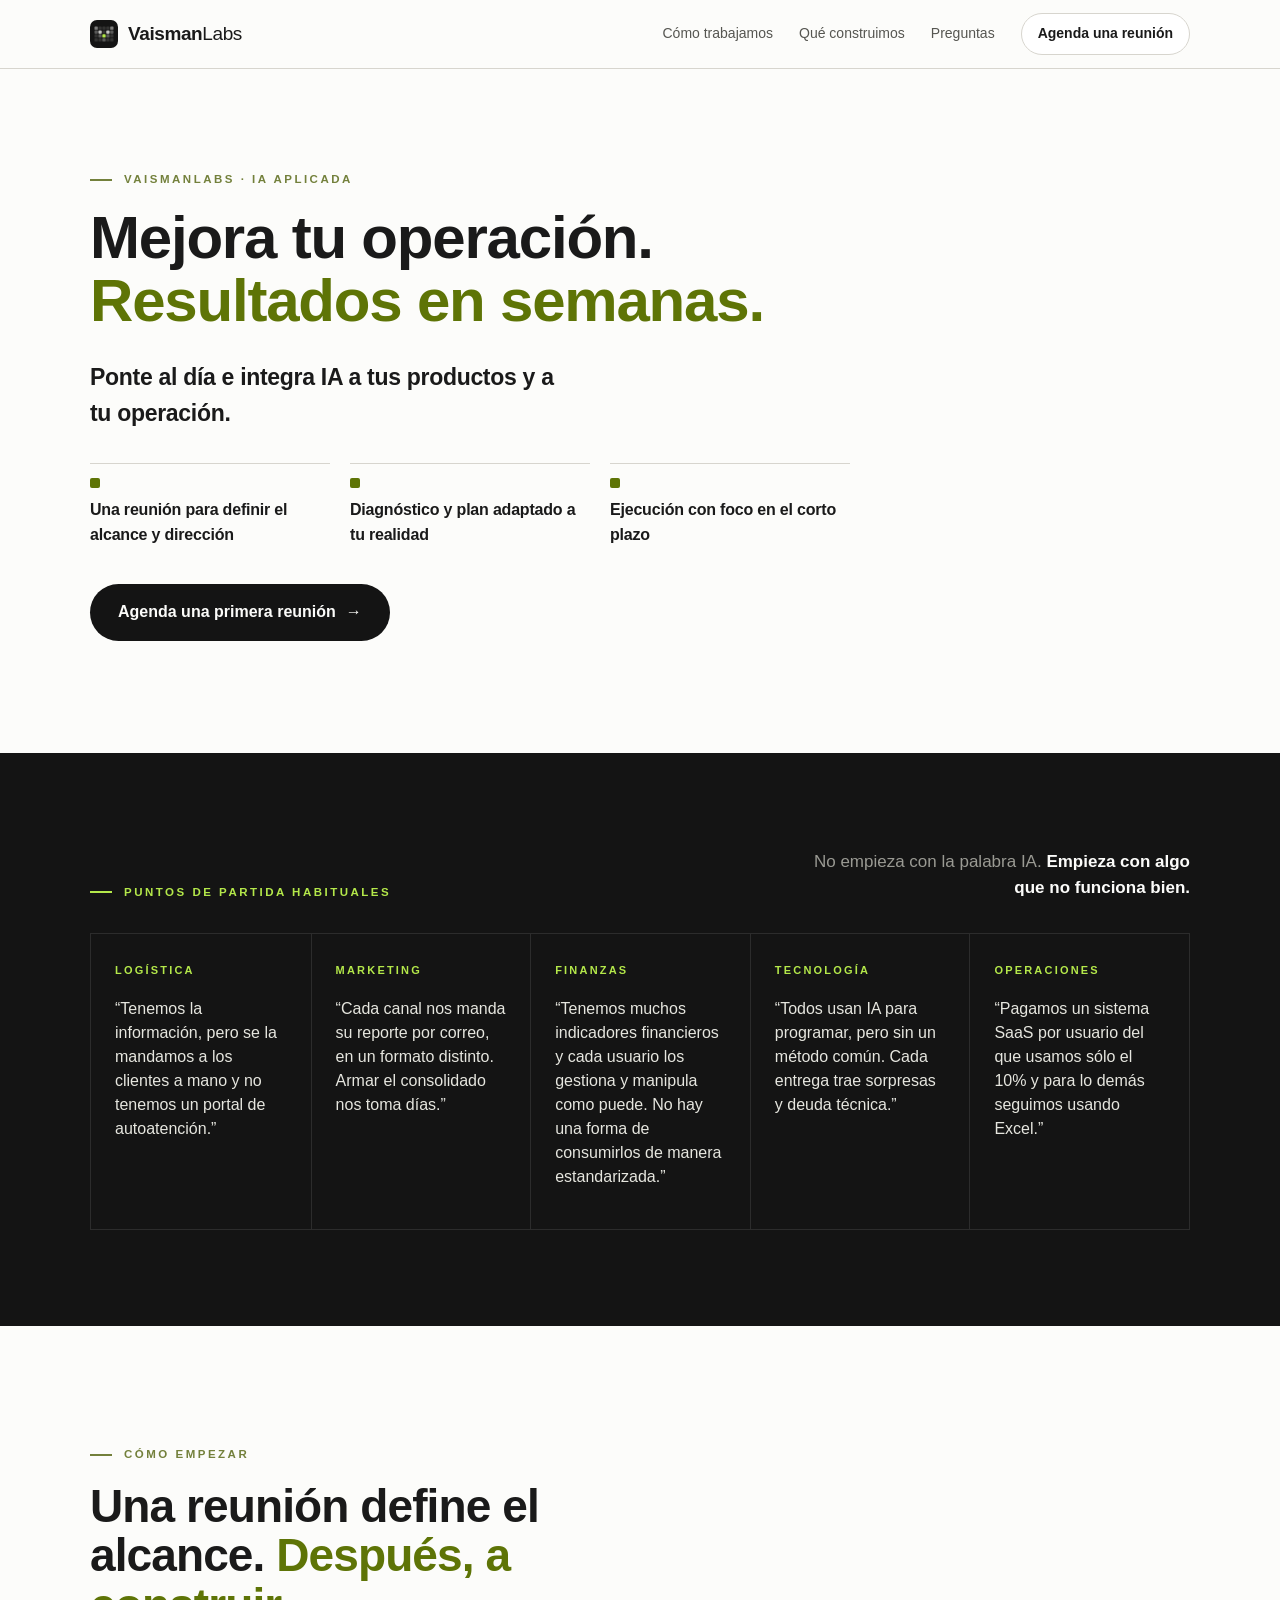
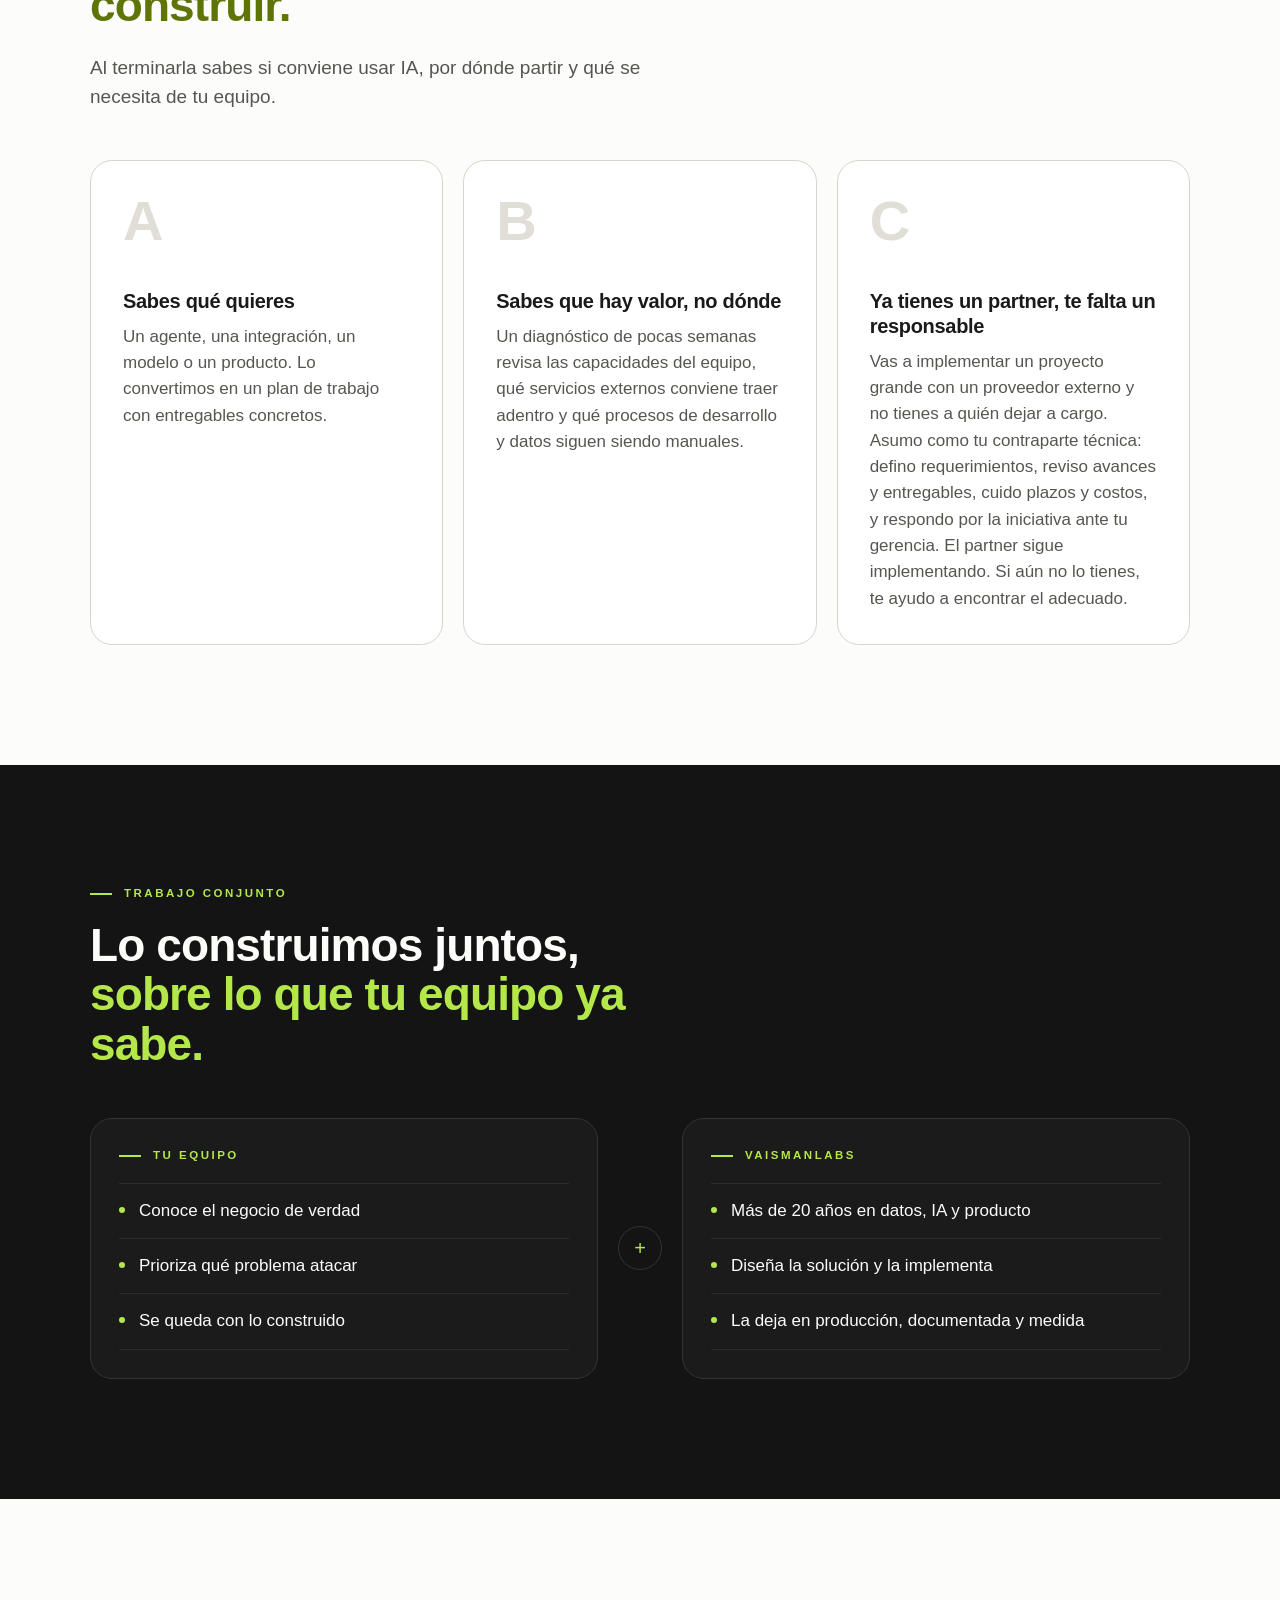
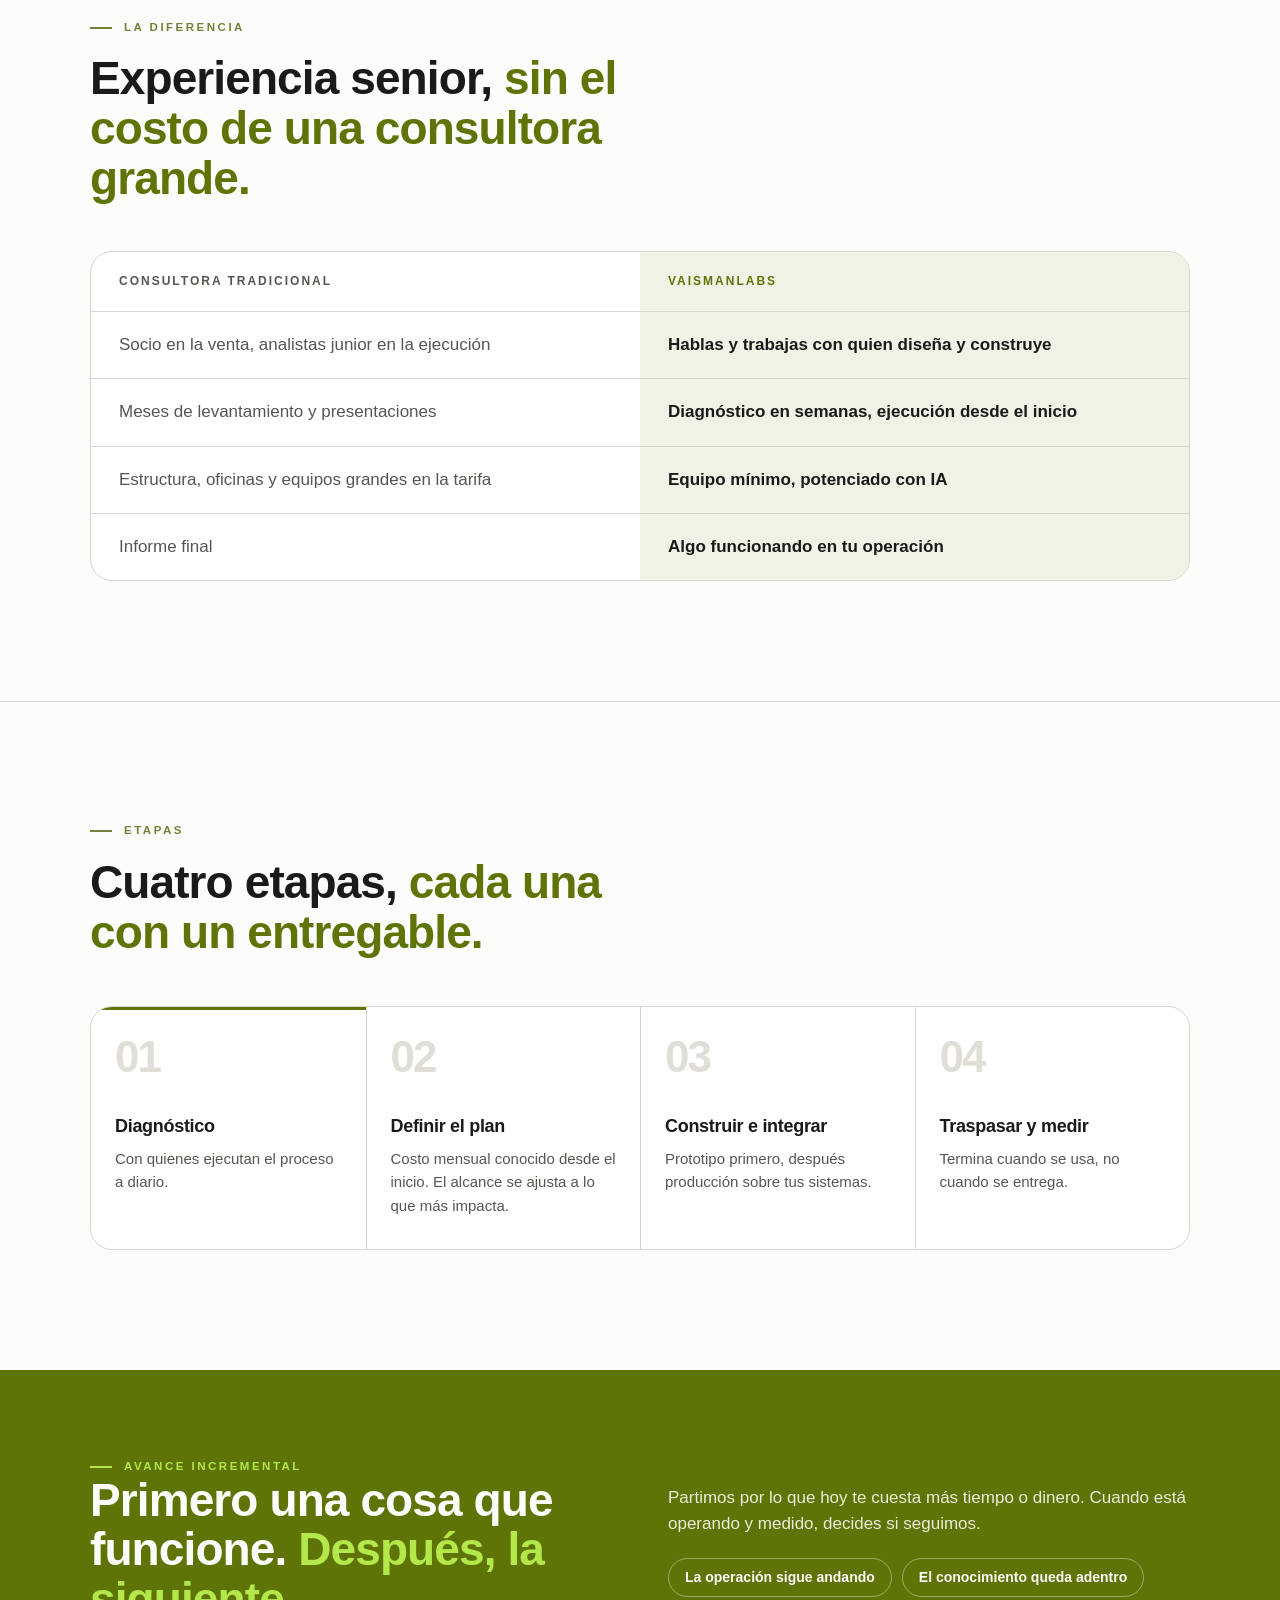
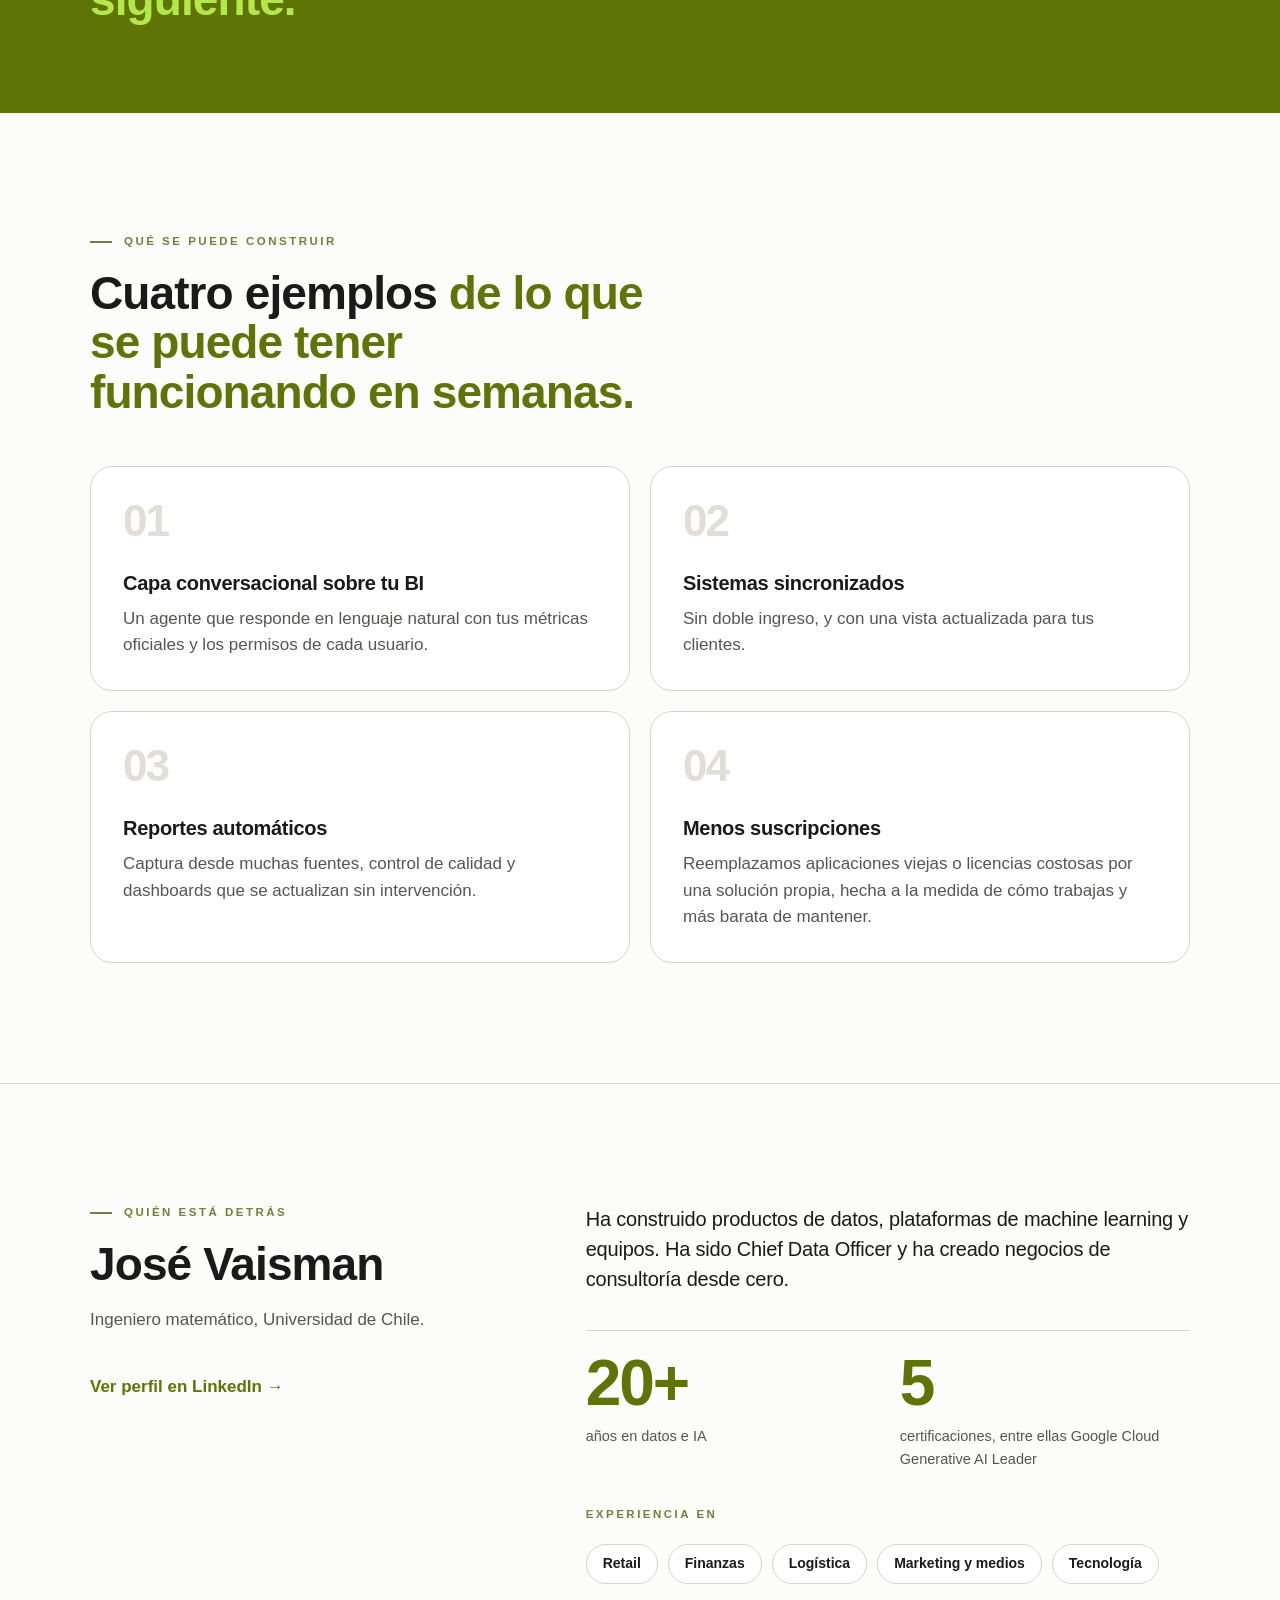
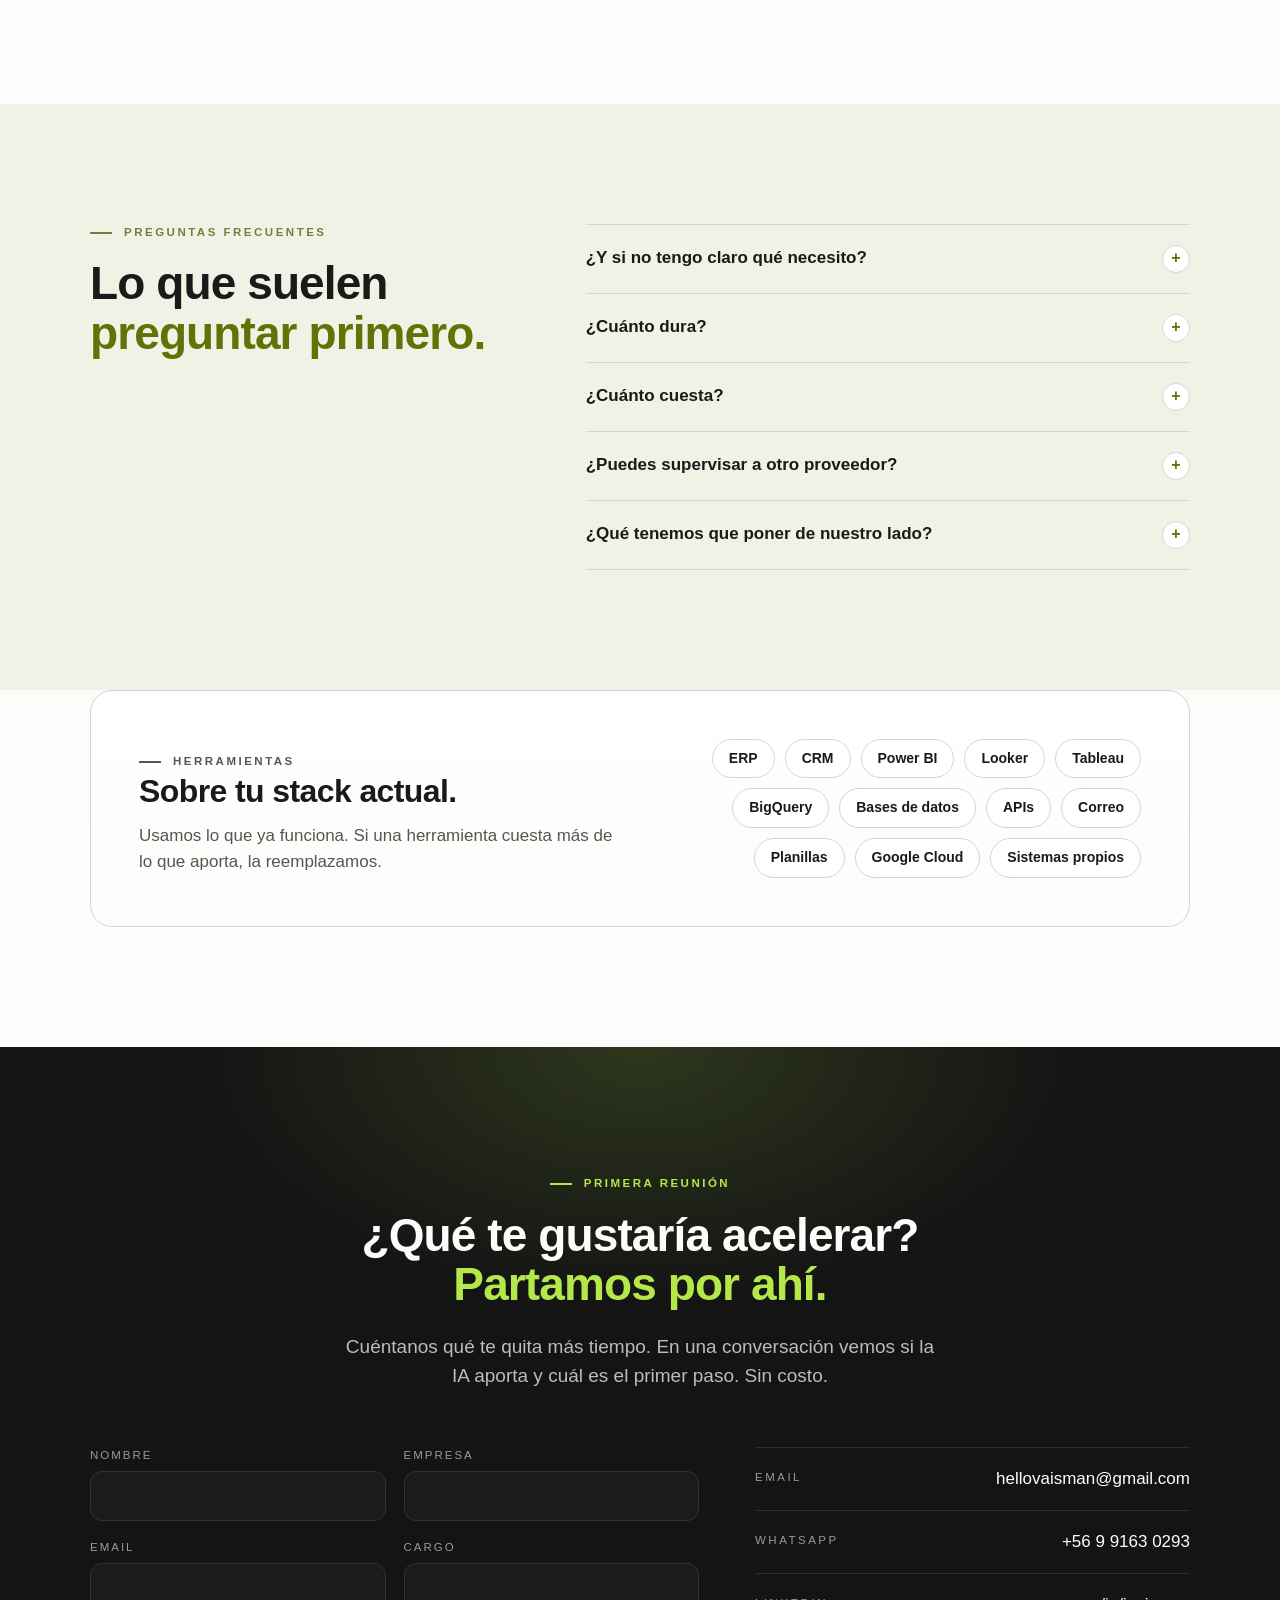
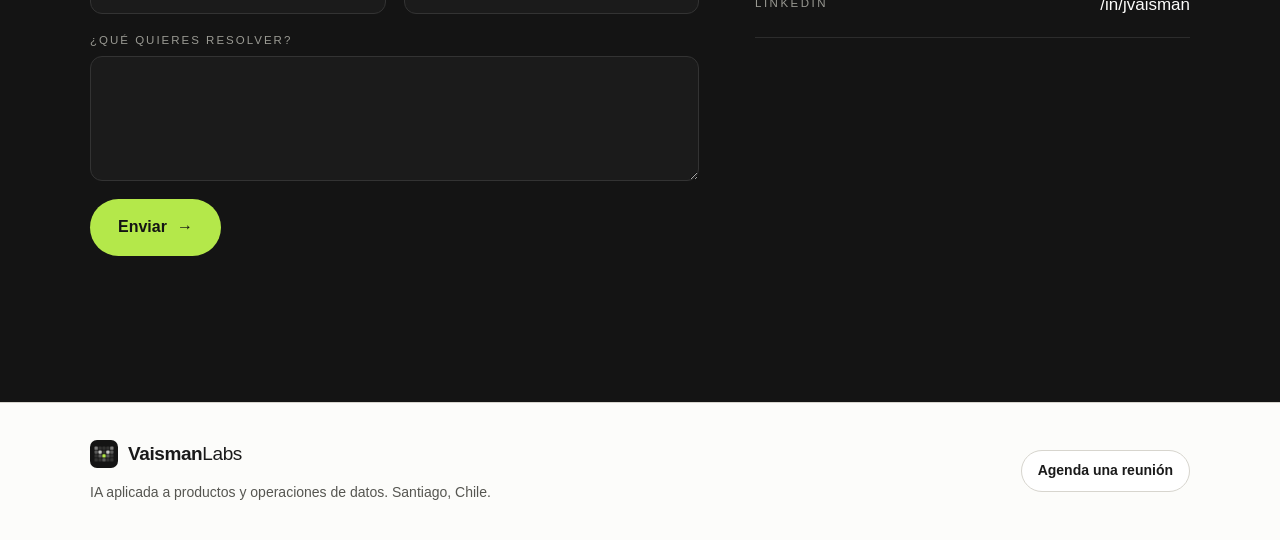
==== index.html @ 2f5ea59d "Shorten team bullet Co-Authored-By: Claude Opus 5.5 <noreply@anthropic.com> Claude-Session: https://" ====
<!doctype html>
<html lang="es">
<head>
  <meta charset="utf-8">
  <meta name="viewport" content="width=device-width, initial-scale=1">
  <title>VaismanLabs — IA para tus productos y operaciones de datos</title>
  <meta name="description" content="Menos trabajo manual, resultados en semanas. VaismanLabs implementa IA sobre tus productos y datos, junto a tu equipo.">
  <link rel="icon" href="favicon.svg" type="image/svg+xml">
  <link rel="icon" href="favicon-32.png" sizes="32x32" type="image/png">
  <link rel="apple-touch-icon" href="apple-touch-icon.png">
  <link rel="stylesheet" href="styles.css">
  <script>
    (function(c,l,a,r,i,t,y){
      c[a]=c[a]||function(){(c[a].q=c[a].q||[]).push(arguments)};
      t=l.createElement(r);t.async=1;t.src="https://www.clarity.ms/tag/"+i;
      y=l.getElementsByTagName(r)[0];y.parentNode.insertBefore(t,y);
    })(window, document, "clarity", "script", "yxtakv1l85");
  </script>
  <script async src="https://www.googletagmanager.com/gtag/js?id=G-5695V4EGE4"></script>
  <script>
    window.dataLayer = window.dataLayer || [];
    function gtag(){dataLayer.push(arguments);}
    gtag('js', new Date());
    gtag('config', 'G-5695V4EGE4');
  </script>
</head>
<body>
  <header class="top">
    <div class="wrap top-inner">
      <a href="#" class="logo" aria-label="VaismanLabs, inicio"><svg class="logo-mark" width="28" height="28" viewBox="0 0 64 64" aria-hidden="true"><rect width="64" height="64" rx="16" fill="#141414"/><g transform="translate(9 9) scale(0.71875)"><rect x="1.75" y="8" width="10.5" height="10.5" rx="2" fill="#FCFCFA" opacity="0.45"/><rect x="14.25" y="8" width="10.5" height="10.5" rx="2" fill="#FCFCFA" opacity="0.13"/><rect x="26.75" y="8" width="10.5" height="10.5" rx="2" fill="#FCFCFA" opacity="0.13"/><rect x="39.25" y="8" width="10.5" height="10.5" rx="2" fill="#FCFCFA" opacity="0.13"/><rect x="51.75" y="8" width="10.5" height="10.5" rx="2" fill="#FCFCFA" opacity="0.45"/><rect x="1.75" y="20.5" width="10.5" height="10.5" rx="2" fill="#FCFCFA" opacity="0.3"/><rect x="14.25" y="20.5" width="10.5" height="10.5" rx="2" fill="#FCFCFA" opacity="0.75"/><rect x="26.75" y="20.5" width="10.5" height="10.5" rx="2" fill="#FCFCFA" opacity="0.13"/><rect x="39.25" y="20.5" width="10.5" height="10.5" rx="2" fill="#FCFCFA" opacity="0.75"/><rect x="51.75" y="20.5" width="10.5" height="10.5" rx="2" fill="#FCFCFA" opacity="0.3"/><rect x="1.75" y="33" width="10.5" height="10.5" rx="2" fill="#FCFCFA" opacity="0.13"/><rect x="14.25" y="33" width="10.5" height="10.5" rx="2" fill="#FCFCFA" opacity="0.3"/><rect x="26.75" y="33" width="10.5" height="10.5" rx="2" fill="#B4E84A"/><rect x="39.25" y="33" width="10.5" height="10.5" rx="2" fill="#FCFCFA" opacity="0.3"/><rect x="51.75" y="33" width="10.5" height="10.5" rx="2" fill="#FCFCFA" opacity="0.13"/><rect x="1.75" y="45.5" width="10.5" height="10.5" rx="2" fill="#FCFCFA" opacity="0.13"/><rect x="14.25" y="45.5" width="10.5" height="10.5" rx="2" fill="#FCFCFA" opacity="0.13"/><rect x="26.75" y="45.5" width="10.5" height="10.5" rx="2" fill="#FCFCFA" opacity="0.3"/><rect x="39.25" y="45.5" width="10.5" height="10.5" rx="2" fill="#FCFCFA" opacity="0.13"/><rect x="51.75" y="45.5" width="10.5" height="10.5" rx="2" fill="#FCFCFA" opacity="0.13"/></g></svg><span><b>Vaisman</b>Labs</span></a>
      <nav>
        <a href="#como">Cómo trabajamos</a>
        <a href="#proyectos">Qué construimos</a>
        <a href="#preguntas">Preguntas</a>
        <a href="#contacto" class="pill">Agenda una reunión</a>
      </nav>
    </div>
  </header>

  <main>
    <!-- Hero -->
    <section class="hero">
      <div class="wrap hero-inner">
        <div>
          <p class="eyebrow">VaismanLabs · IA aplicada</p>
          <h1>Mejora tu operación. <span class="accent">Resultados en semanas.</span></h1>
          <p class="hero-sub">Ponte al día e integra IA a tus productos y a tu operación.</p>
          <ul class="facts">
            <li>Una reunión para definir el alcance y dirección</li>
            <li>Diagnóstico y plan adaptado a tu realidad</li>
            <li>Ejecución con foco en el corto plazo</li>
          </ul>
          <div class="hero-cta">
            <a href="#contacto" class="btn">Agenda una primera reunión <span aria-hidden="true">→</span></a>
          </div>
        </div>
      </div>
    </section>

    <!-- Puntos de partida -->
    <section class="dark band-quotes">
      <div class="wrap">
        <div class="quotes-head">
          <p class="eyebrow">Puntos de partida habituales</p>
          <p class="quotes-aside">No empieza con la palabra IA. <strong>Empieza con algo que no funciona bien.</strong></p>
        </div>
        <div class="quotes">
          <blockquote><p class="tag">Logística</p>“Tenemos la información, pero se la mandamos a los clientes a mano y no tenemos un portal de autoatención.”</blockquote>
          <blockquote><p class="tag">Marketing</p>“Cada canal nos manda su reporte por correo, en un formato distinto. Armar el consolidado nos toma días.”</blockquote>
          <blockquote><p class="tag">Finanzas</p>“Tenemos muchos indicadores financieros y cada usuario los gestiona y manipula como puede. No hay una forma de consumirlos de manera estandarizada.”</blockquote>
          <blockquote><p class="tag">Tecnología</p>“Todos usan IA para programar, pero sin un método común. Cada entrega trae sorpresas y deuda técnica.”</blockquote>
          <blockquote><p class="tag">Operaciones</p>“Pagamos un sistema SaaS por usuario del que usamos sólo el 10% y para lo demás seguimos usando Excel.”</blockquote>
        </div>
      </div>
    </section>

    <!-- Cómo empezar -->
    <section id="como" class="section">
      <div class="wrap">
        <p class="eyebrow">Cómo empezar</p>
        <h2>Una reunión define el alcance. <span class="accent">Después, a construir.</span></h2>
        <p class="lead">Al terminarla sabes si conviene usar IA, por dónde partir y qué se necesita de tu equipo.</p>
        <div class="two-cards three-cards">
          <article class="card">
            <span class="ghost">A</span>
            <h3>Sabes qué quieres</h3>
            <p>Un agente, una integración, un modelo o un producto. Lo convertimos en un plan de trabajo con entregables concretos.</p>
          </article>
          <article class="card">
            <span class="ghost">B</span>
            <h3>Sabes que hay valor, no dónde</h3>
            <p>Un diagnóstico de pocas semanas revisa las capacidades del equipo, qué servicios externos conviene traer adentro y qué procesos de desarrollo y datos siguen siendo manuales.</p>
          </article>
          <article class="card">
            <span class="ghost">C</span>
            <h3>Ya tienes un partner, te falta un responsable</h3>
            <p>Vas a implementar un proyecto grande con un proveedor externo y no tienes a quién dejar a cargo. Asumo como tu contraparte técnica: defino requerimientos, reviso avances y entregables, cuido plazos y costos, y respondo por la iniciativa ante tu gerencia. El partner sigue implementando. Si aún no lo tienes, te ayudo a encontrar el adecuado.</p>
          </article>
        </div>
      </div>
    </section>

    <!-- Trabajo conjunto -->
    <section class="dark section">
      <div class="wrap">
        <p class="eyebrow">Trabajo conjunto</p>
        <h2>Lo construimos juntos, <span class="accent">sobre lo que tu equipo ya sabe.</span></h2>
        <div class="duo">
          <div class="duo-card">
            <p class="eyebrow">Tu equipo</p>
            <ul>
              <li>Conoce el negocio de verdad</li>
              <li>Prioriza qué problema atacar</li>
              <li>Se queda con lo construido</li>
            </ul>
          </div>
          <span class="plus" aria-hidden="true">+</span>
          <div class="duo-card">
            <p class="eyebrow">VaismanLabs</p>
            <ul>
              <li>Más de 20 años en datos, IA y producto</li>
              <li>Diseña la solución y la implementa</li>
              <li>La deja en producción, documentada y medida</li>
            </ul>
          </div>
        </div>
      </div>
    </section>

    <!-- Diferencia -->
    <section class="section">
      <div class="wrap">
        <p class="eyebrow">La diferencia</p>
        <h2>Experiencia senior, <span class="accent">sin el costo de una consultora grande.</span></h2>
        <div class="compare" role="table" aria-label="Consultora tradicional comparada con VaismanLabs">
          <div class="compare-row compare-head" role="row"><span role="columnheader">Consultora tradicional</span><span role="columnheader">VaismanLabs</span></div>
          <div class="compare-row" role="row"><span role="cell" data-label="Consultora tradicional">Socio en la venta, analistas junior en la ejecución</span><span role="cell" data-label="VaismanLabs">Hablas y trabajas con quien diseña y construye</span></div>
          <div class="compare-row" role="row"><span role="cell" data-label="Consultora tradicional">Meses de levantamiento y presentaciones</span><span role="cell" data-label="VaismanLabs">Diagnóstico en semanas, ejecución desde el inicio</span></div>
          <div class="compare-row" role="row"><span role="cell" data-label="Consultora tradicional">Estructura, oficinas y equipos grandes en la tarifa</span><span role="cell" data-label="VaismanLabs">Equipo mínimo, potenciado con IA</span></div>
          <div class="compare-row" role="row"><span role="cell" data-label="Consultora tradicional">Informe final</span><span role="cell" data-label="VaismanLabs">Algo funcionando en tu operación</span></div>
        </div>
      </div>
    </section>

    <!-- Etapas -->
    <section class="section rule">
      <div class="wrap">
        <p class="eyebrow">Etapas</p>
        <h2>Cuatro etapas, <span class="accent">cada una con un entregable.</span></h2>
        <ol class="steps">
          <li><span class="ghost">01</span><h3>Diagnóstico</h3><p>Con quienes ejecutan el proceso a diario.</p></li>
          <li><span class="ghost">02</span><h3>Definir el plan</h3><p>Costo mensual conocido desde el inicio. El alcance se ajusta a lo que más impacta.</p></li>
          <li><span class="ghost">03</span><h3>Construir e integrar</h3><p>Prototipo primero, después producción sobre tus sistemas.</p></li>
          <li><span class="ghost">04</span><h3>Traspasar y medir</h3><p>Termina cuando se usa, no cuando se entrega.</p></li>
        </ol>
      </div>
    </section>

    <!-- Banda -->
    <section class="band">
      <div class="wrap band-grid">
        <div>
          <p class="eyebrow">Avance incremental</p>
          <h2>Primero una cosa que funcione. <span class="accent">Después, la siguiente.</span></h2>
        </div>
        <div>
          <p>Partimos por lo que hoy te cuesta más tiempo o dinero. Cuando está operando y medido, decides si seguimos.</p>
          <ul class="chips chips-light">
            <li>La operación sigue andando</li>
            <li>El conocimiento queda adentro</li>
          </ul>
        </div>
      </div>
    </section>

    <!-- Qué construimos -->
    <section id="proyectos" class="section">
      <div class="wrap">
        <p class="eyebrow">Qué se puede construir</p>
        <h2>Cuatro ejemplos <span class="accent">de lo que se puede tener funcionando en semanas.</span></h2>
        <div class="grid3 grid2x2">
          <article class="card">
            <span class="ghost">01</span>
            <h3>Capa conversacional sobre tu BI</h3>
            <p>Un agente que responde en lenguaje natural con tus métricas oficiales y los permisos de cada usuario.</p>
          </article>
          <article class="card">
            <span class="ghost">02</span>
            <h3>Sistemas sincronizados</h3>
            <p>Sin doble ingreso, y con una vista actualizada para tus clientes.</p>
          </article>
          <article class="card">
            <span class="ghost">03</span>
            <h3>Reportes automáticos</h3>
            <p>Captura desde muchas fuentes, control de calidad y dashboards que se actualizan sin intervención.</p>
          </article>
          <article class="card">
            <span class="ghost">04</span>
            <h3>Menos suscripciones</h3>
            <p>Reemplazamos aplicaciones viejas o licencias costosas por una solución propia, hecha a la medida de cómo trabajas y más barata de mantener.</p>
          </article>
        </div>
      </div>
    </section>

    <!-- Quién está detrás -->
    <section class="section rule">
      <div class="wrap about">
        <div>
          <p class="eyebrow">Quién está detrás</p>
          <h2>José Vaisman</h2>
          <p class="muted">Ingeniero matemático, Universidad de Chile.</p>
          <a class="text-link" href="https://www.linkedin.com/in/jvaisman" target="_blank" rel="noopener">Ver perfil en LinkedIn →</a>
        </div>
        <div>
          <p class="bio">Ha construido productos de datos, plataformas de machine learning y equipos. Ha sido Chief Data Officer y ha creado negocios de consultoría desde cero.</p>
          <div class="stats">
            <div><span class="big">20+</span><p>años en datos e IA</p></div>
            <div><span class="big">5</span><p>certificaciones, entre ellas Google Cloud Generative AI Leader</p></div>
          </div>
          <p class="eyebrow eyebrow-plain">Experiencia en</p>
          <ul class="chips">
            <li>Retail</li><li>Finanzas</li><li>Logística</li><li>Marketing y medios</li><li>Tecnología</li>
          </ul>
        </div>
      </div>
    </section>

    <!-- Preguntas -->
    <section id="preguntas" class="section soft">
      <div class="wrap faq-grid">
        <div>
          <p class="eyebrow">Preguntas frecuentes</p>
          <h2>Lo que suelen <span class="accent">preguntar primero.</span></h2>
        </div>
        <div class="faq">
          <details>
            <summary>¿Y si no tengo claro qué necesito?</summary>
            <p>Es un buen punto de partida. En la reunión lo convertimos en algo concreto, o proponemos un diagnóstico para encontrarlo.</p>
          </details>
          <details>
            <summary>¿Cuánto dura?</summary>
            <p>Semanas, no meses, y depende del alcance. Avanzamos por etapas; tú decides cuándo seguir y hacia dónde.</p>
          </details>
          <details>
            <summary>¿Cuánto cuesta?</summary>
            <p>Menos que una consultora tradicional, sin capas de gerencia ni equipos grandes y con IA en nuestro propio trabajo. Antes de empezar acordamos una tarifa mensual fija. La primera reunión no tiene costo.</p>
          </details>
          <details>
            <summary>¿Puedes supervisar a otro proveedor?</summary>
            <p>Sí. Si ya tienes un implementador, actúo como tu contraparte técnica: represento a tu empresa, valido lo que se entrega y me aseguro de que quede funcionando y con dueño. Si todavía no tienes uno, puedo ayudarte a encontrar el partner adecuado.</p>
          </details>
          <details>
            <summary>¿Qué tenemos que poner de nuestro lado?</summary>
            <p>Acceso a sistemas y datos, alguien que conozca el proceso y una persona que se haga cargo de lo construido.</p>
          </details>
        </div>
      </div>
    </section>

    <!-- Integraciones -->
    <section class="section-sm">
      <div class="wrap">
        <div class="card integrations">
          <div>
            <p class="eyebrow">Herramientas</p>
            <h3 class="h3-lg">Sobre tu stack actual.</h3>
            <p class="muted">Usamos lo que ya funciona. Si una herramienta cuesta más de lo que aporta, la reemplazamos.</p>
          </div>
          <ul class="chips">
            <li>ERP</li><li>CRM</li><li>Power BI</li><li>Looker</li><li>Tableau</li><li>BigQuery</li><li>Bases de datos</li><li>APIs</li><li>Correo</li><li>Planillas</li><li>Google Cloud</li><li>Sistemas propios</li>
          </ul>
        </div>
      </div>
    </section>

    <!-- Contacto -->
    <section id="contacto" class="dark final">
      <div class="wrap">
        <div class="final-head">
          <p class="eyebrow">Primera reunión</p>
          <h2>¿Qué te gustaría acelerar? <span class="accent">Partamos por ahí.</span></h2>
          <p class="lead lead-dark">Cuéntanos qué te quita más tiempo. En una conversación vemos si la IA aporta y cuál es el primer paso. Sin costo.</p>
        </div>
        <div class="contact">
          <form id="contact-form" class="form" action="https://formspree.io/f/maeqbard" method="POST">
            <div class="row">
              <label>Nombre<input type="text" name="name" required></label>
              <label>Empresa<input type="text" name="company"></label>
            </div>
            <div class="row">
              <label>Email<input type="email" name="email" required></label>
              <label>Cargo<input type="text" name="role"></label>
            </div>
            <label>¿Qué quieres resolver?<textarea name="message" rows="4" required></textarea></label>
            <input type="text" name="_gotcha" class="hp" tabindex="-1" autocomplete="off">
            <button type="submit" class="btn">Enviar <span aria-hidden="true">→</span></button>
            <p class="form-status" role="status" aria-live="polite"></p>
          </form>
          <ul class="contact-links">
            <li><span>Email</span><a href="mailto:hellovaisman@gmail.com">hellovaisman@gmail.com</a></li>
            <li><span>WhatsApp</span><a href="https://wa.me/56991630293" target="_blank" rel="noopener">+56 9 9163 0293</a></li>
            <li><span>LinkedIn</span><a href="https://www.linkedin.com/in/jvaisman" target="_blank" rel="noopener">/in/jvaisman</a></li>
          </ul>
        </div>
      </div>
    </section>
  </main>

  <footer class="footer">
    <div class="wrap footer-inner">
      <div>
        <span class="logo"><svg class="logo-mark" width="28" height="28" viewBox="0 0 64 64" aria-hidden="true"><rect width="64" height="64" rx="16" fill="#141414"/><g transform="translate(9 9) scale(0.71875)"><rect x="1.75" y="8" width="10.5" height="10.5" rx="2" fill="#FCFCFA" opacity="0.45"/><rect x="14.25" y="8" width="10.5" height="10.5" rx="2" fill="#FCFCFA" opacity="0.13"/><rect x="26.75" y="8" width="10.5" height="10.5" rx="2" fill="#FCFCFA" opacity="0.13"/><rect x="39.25" y="8" width="10.5" height="10.5" rx="2" fill="#FCFCFA" opacity="0.13"/><rect x="51.75" y="8" width="10.5" height="10.5" rx="2" fill="#FCFCFA" opacity="0.45"/><rect x="1.75" y="20.5" width="10.5" height="10.5" rx="2" fill="#FCFCFA" opacity="0.3"/><rect x="14.25" y="20.5" width="10.5" height="10.5" rx="2" fill="#FCFCFA" opacity="0.75"/><rect x="26.75" y="20.5" width="10.5" height="10.5" rx="2" fill="#FCFCFA" opacity="0.13"/><rect x="39.25" y="20.5" width="10.5" height="10.5" rx="2" fill="#FCFCFA" opacity="0.75"/><rect x="51.75" y="20.5" width="10.5" height="10.5" rx="2" fill="#FCFCFA" opacity="0.3"/><rect x="1.75" y="33" width="10.5" height="10.5" rx="2" fill="#FCFCFA" opacity="0.13"/><rect x="14.25" y="33" width="10.5" height="10.5" rx="2" fill="#FCFCFA" opacity="0.3"/><rect x="26.75" y="33" width="10.5" height="10.5" rx="2" fill="#B4E84A"/><rect x="39.25" y="33" width="10.5" height="10.5" rx="2" fill="#FCFCFA" opacity="0.3"/><rect x="51.75" y="33" width="10.5" height="10.5" rx="2" fill="#FCFCFA" opacity="0.13"/><rect x="1.75" y="45.5" width="10.5" height="10.5" rx="2" fill="#FCFCFA" opacity="0.13"/><rect x="14.25" y="45.5" width="10.5" height="10.5" rx="2" fill="#FCFCFA" opacity="0.13"/><rect x="26.75" y="45.5" width="10.5" height="10.5" rx="2" fill="#FCFCFA" opacity="0.3"/><rect x="39.25" y="45.5" width="10.5" height="10.5" rx="2" fill="#FCFCFA" opacity="0.13"/><rect x="51.75" y="45.5" width="10.5" height="10.5" rx="2" fill="#FCFCFA" opacity="0.13"/></g></svg><span><b>Vaisman</b>Labs</span></span>
        <p>IA aplicada a productos y operaciones de datos. Santiago, Chile.</p>
      </div>
      <a href="#contacto" class="pill pill-dark">Agenda una reunión</a>
    </div>
  </footer>

  <script>
    // Medición: GA4 + Clarity
    function track(name, params) {
      params = params || {};
      if (window.gtag) gtag('event', name, params);
      if (window.clarity) {
        clarity('event', name);
        Object.keys(params).forEach(function (k) { clarity('set', k, String(params[k])); });
      }
    }
    function sectionName(el) {
      if (el.closest('header')) return 'encabezado';
      if (el.closest('.hero')) return 'portada';
      if (el.closest('footer')) return 'pie';
      const s = el.closest('section');
      const e = s && s.querySelector('.eyebrow');
      return e ? e.textContent.trim() : 'otro';
    }
    document.addEventListener('click', function (e) {
      const a = e.target.closest('a');
      if (!a) return;
      const href = a.getAttribute('href') || '';
      if (href === '#contacto') track('cta_click', { location: sectionName(a) });
      else if (href.indexOf('wa.me') > -1) track('contact_click', { method: 'whatsapp', location: sectionName(a) });
      else if (href.indexOf('mailto:') === 0) track('contact_click', { method: 'email', location: sectionName(a) });
      else if (href.indexOf('linkedin.com') > -1) track('contact_click', { method: 'linkedin', location: sectionName(a) });
      else if (href.charAt(0) === '#' && a.closest('nav')) track('nav_click', { target: href.slice(1) || 'inicio' });
    });
    document.querySelectorAll('.faq details').forEach(function (d) {
      d.addEventListener('toggle', function () {
        if (d.open) track('faq_open', { question: d.querySelector('summary').textContent.trim() });
      });
    });
    if ('IntersectionObserver' in window) {
      const seen = new Set();
      const io = new IntersectionObserver(function (entries) {
        entries.forEach(function (en) {
          if (!en.isIntersecting) return;
          const name = sectionName(en.target.querySelector('.eyebrow') || en.target);
          io.unobserve(en.target);
          if (seen.has(name)) return;
          seen.add(name);
          track('section_view', { section: name });
        });
      }, { threshold: 0.4 });
      document.querySelectorAll('main > section').forEach(function (s) { io.observe(s); });
    }
    let formStarted = false;
    document.getElementById('contact-form').addEventListener('input', function () {
      if (!formStarted) { formStarted = true; track('form_start', { form: 'contacto' }); }
    });
  </script>
  <script>
    const form = document.getElementById('contact-form');
    const status = form.querySelector('.form-status');
    form.addEventListener('submit', async (e) => {
      e.preventDefault();
      const btn = form.querySelector('button');
      btn.disabled = true;
      status.className = 'form-status';
      status.textContent = 'Enviando…';
      try {
        const res = await fetch(form.action, {
          method: 'POST',
          body: new FormData(form),
          headers: { Accept: 'application/json' }
        });
        if (!res.ok) throw new Error();
        form.reset();
        status.classList.add('ok');
        status.textContent = 'Gracias. Te respondemos pronto.';
        track('generate_lead', { form: 'contacto' });
      } catch {
        status.classList.add('error');
        status.textContent = 'No se pudo enviar. Escríbenos por WhatsApp o email.';
      } finally {
        btn.disabled = false;
      }
    });
  </script>
</body>
</html>
---- styles.css ----
/* VaismanLabs — Grafito Editorial */
:root {
  --grafito: #141414;
  --papel: #FCFCFA;
  --blanco: #FFFFFF;
  --tinta: #1A1A1A;
  --cuerpo: #565651;
  --filete: #D7D5CE;
  --fantasma: #E0DED7;
  --lima: #B4E84A;          /* solo sobre oscuro */
  --oliva: #73803B;
  --oliva-profundo: #5E7406;
  --destacado: #F1F2E6;
  --linea-oscura: #2C2C2C;
  --gris-oscuro: #9A9A93;
  --radius: 22px;
}

* { box-sizing: border-box; }
html { scroll-behavior: smooth; }
body {
  margin: 0;
  font-family: Arial, Helvetica, sans-serif;
  background: var(--papel);
  color: var(--tinta);
  font-size: 17px;
  line-height: 1.55;
}
a { color: inherit; }
.wrap { max-width: 1180px; margin: 0 auto; padding: 0 clamp(16px, 4vw, 40px); }

h1, h2, h3 { margin: 0; font-weight: 700; }
h1 { font-size: clamp(36px, 4.8vw, 60px); line-height: 1.04; letter-spacing: -1.2px; }
h2 { font-size: clamp(30px, 4vw, 46px); line-height: 1.08; letter-spacing: -0.9px; max-width: 22ch; }
h3 { font-size: 20px; letter-spacing: -0.3px; line-height: 1.25; }
.h3-lg { font-size: clamp(24px, 3vw, 32px); letter-spacing: -0.6px; }
.accent { color: var(--oliva-profundo); }
.dark .accent, .final .accent { color: var(--lima); }
.muted { color: var(--cuerpo); }

.eyebrow {
  display: flex; align-items: center; gap: 12px;
  margin: 0 0 18px;
  font-size: 11.5px; font-weight: 700; letter-spacing: 2.5px; text-transform: uppercase;
  color: var(--oliva);
}
.eyebrow::before { content: ""; width: 22px; height: 2px; background: currentColor; flex: none; }
.eyebrow-plain::before { display: none; }
.dark .eyebrow, .final .eyebrow { color: var(--lima); }

.lead { font-size: 19px; color: var(--cuerpo); max-width: 600px; margin: 22px 0 0; }
.lead-dark { color: #bdbdb6; }

/* Botones */
.btn {
  display: inline-flex; align-items: center; gap: 10px;
  background: var(--grafito); color: var(--papel);
  padding: 16px 28px; border-radius: 999px; border: 0;
  font: inherit; font-weight: 700; font-size: 16px; text-decoration: none; cursor: pointer;
  transition: transform .2s ease, background .2s ease;
}
.btn:hover { transform: translateY(-2px); background: #000; }
.dark .btn, .final .btn { background: var(--lima); color: var(--grafito); }
.dark .btn:hover, .final .btn:hover { background: #c4f060; }
.pill {
  display: inline-flex; align-items: center; gap: 8px;
  border: 1px solid var(--filete); border-radius: 999px; padding: 9px 16px;
  font-size: 14px; font-weight: 700; text-decoration: none; background: var(--blanco);
}
.pill:hover { border-color: var(--tinta); }
.text-link { display: inline-block; margin-top: 24px; font-weight: 700; color: var(--oliva-profundo); text-decoration: none; }

/* Header */
.top { position: sticky; top: 0; z-index: 20; background: rgba(252,252,250,.92); backdrop-filter: blur(10px); border-bottom: 1px solid var(--filete); }
.top-inner { display: flex; align-items: center; justify-content: space-between; height: 68px; }
.logo { display: inline-flex; align-items: center; gap: 10px; font-weight: 400; font-size: 19px; letter-spacing: -0.4px; text-decoration: none; }
.logo b { font-weight: 700; }
.logo-mark { flex: none; }
.top nav { display: flex; align-items: center; gap: 26px; }
.top nav a:not(.pill) { font-size: 14px; color: var(--cuerpo); text-decoration: none; }
.top nav a:not(.pill):hover { color: var(--tinta); }

/* Hero */
.hero { padding: clamp(56px, 8vw, 104px) 0 clamp(64px, 9vw, 112px); }
.hero-inner h1 { max-width: 22ch; }
.hero-inner h1 .accent { display: block; }
.hero-sub { font-size: clamp(19px, 2vw, 23px); font-weight: 700; letter-spacing: -0.3px; margin: 28px 0 12px; max-width: 38ch; }
.hero-text { color: var(--cuerpo); max-width: 52ch; margin: 0; }
.facts { list-style: none; margin: 32px 0 0; padding: 0; display: grid; grid-template-columns: repeat(3, minmax(0, 1fr)); gap: 20px; max-width: 760px; }
.facts li { border-top: 1px solid var(--filete); padding-top: 14px; font-weight: 700; font-size: 16px; letter-spacing: -0.2px; }
.facts li::before { content: ""; display: block; width: 10px; height: 10px; border-radius: 2px; background: var(--oliva-profundo); margin-bottom: 10px; }
.hero-cta { display: flex; align-items: center; gap: 20px; margin-top: 36px; flex-wrap: wrap; }
.small { font-size: 13px; color: var(--cuerpo); margin: 0; line-height: 1.4; }

/* Secciones */
.section { padding: clamp(72px, 10vw, 120px) 0; }
.section-sm { padding: 0 0 clamp(72px, 10vw, 120px); }
.rule { border-top: 1px solid var(--filete); }
.soft { background: var(--destacado); }
.dark { background: var(--grafito); color: var(--papel); }

/* Citas */
.band-quotes { padding: clamp(64px, 8vw, 96px) 0; }
.quotes-head { display: flex; justify-content: space-between; align-items: flex-end; gap: 24px; flex-wrap: wrap; margin-bottom: 32px; }
.quotes-head .eyebrow { margin: 0; }
.quotes-aside { margin: 0; color: var(--gris-oscuro); max-width: 380px; text-align: right; }
.quotes-aside strong { color: var(--papel); }
.quotes { display: grid; grid-template-columns: repeat(5, 1fr); border: 1px solid var(--linea-oscura); }
.quotes blockquote { margin: 0; padding: 28px 24px 40px; font-size: 16px; line-height: 1.5; color: #e6e6df; }
.quotes blockquote + blockquote { border-left: 1px solid var(--linea-oscura); }
.tag { margin: 0 0 18px; font-size: 11px; letter-spacing: 2.2px; text-transform: uppercase; font-weight: 700; color: var(--lima); }

/* Tarjetas */
.card {
  position: relative; background: var(--blanco); border: 1px solid var(--filete);
  border-radius: var(--radius); padding: 32px;
}
.card h3 { margin-bottom: 10px; }
.card p { color: var(--cuerpo); margin: 0; }
.ghost { display: block; font-size: 56px; font-weight: 700; line-height: 1; letter-spacing: -2px; color: var(--fantasma); margin-bottom: 40px; }
.card-note { margin-top: 18px !important; padding-top: 14px; border-top: 1px solid var(--filete); color: var(--oliva-profundo) !important; font-weight: 700; font-size: 15px; }
.two-cards { display: grid; grid-template-columns: 1fr 1fr; gap: 20px; margin-top: 48px; }
.three-cards { grid-template-columns: repeat(3, 1fr); }
.grid3 { display: grid; grid-template-columns: repeat(3, 1fr); gap: 20px; margin-top: 48px; }
.grid2x2 { grid-template-columns: repeat(2, 1fr); }
.grid3 .ghost { font-size: 44px; margin-bottom: 28px; }

/* Primera reunión */
.meeting { display: grid; grid-template-columns: 1fr 1fr; gap: 56px; align-items: center; }
.list-card { box-shadow: 0 30px 60px -40px rgba(20,20,20,.25); }
.list-card ol { list-style: none; margin: 0; padding: 0; border-top: 1px solid var(--filete); }
.list-card li { display: grid; grid-template-columns: 44px 1fr; padding: 20px 0; border-bottom: 1px solid var(--filete); }
.list-card li > span { font-size: 12px; font-weight: 700; color: var(--oliva); padding-top: 4px; }
.list-card strong { font-size: 18px; letter-spacing: -0.2px; }
.list-card li p { margin: 6px 0 0; font-size: 15px; }

/* Codo a codo */
.duo { display: grid; grid-template-columns: 1fr auto 1fr; gap: 20px; align-items: center; margin-top: 48px; }
.duo-card { border: 1px solid #333; background: #1b1b1b; border-radius: var(--radius); padding: 28px; }
.duo-card ul { list-style: none; margin: 0; padding: 0; border-top: 1px solid var(--linea-oscura); }
.duo-card li { padding: 14px 0 14px 20px; border-bottom: 1px solid var(--linea-oscura); position: relative; }
.duo-card li::before { content: ""; position: absolute; left: 0; top: 23px; width: 6px; height: 6px; border-radius: 50%; background: var(--lima); }
.plus { width: 44px; height: 44px; border-radius: 50%; border: 1px solid #333; display: grid; place-items: center; color: var(--lima); font-size: 20px; }
.duo-note { color: var(--gris-oscuro); margin: 28px 0 0; max-width: 680px; }

/* Pasos */
.steps { list-style: none; margin: 48px 0 0; padding: 0; display: grid; grid-template-columns: repeat(4, 1fr); border: 1px solid var(--filete); border-radius: var(--radius); overflow: hidden; background: var(--blanco); }
.steps li { padding: 28px 24px 32px; }
.steps li + li { border-left: 1px solid var(--filete); }
.steps li:first-child { box-shadow: inset 0 3px 0 var(--oliva-profundo); }
.steps .ghost { font-size: 44px; margin-bottom: 36px; }
.steps h3 { font-size: 18px; margin-bottom: 10px; }
.steps p { color: var(--cuerpo); font-size: 15px; margin: 0; }

/* Banda */
.band { background: var(--oliva-profundo); color: var(--papel); padding: clamp(56px, 7vw, 88px) 0; }
.band .eyebrow { color: var(--lima); }
.band .accent { color: var(--lima); }
.band-grid { display: grid; grid-template-columns: 1fr 1fr; gap: 56px; align-items: center; }
.band p { margin: 0; color: #e9eedb; }

/* Chips */
.chips { list-style: none; margin: 20px 0 0; padding: 0; display: flex; flex-wrap: wrap; gap: 10px; }
.chips li { border: 1px solid var(--filete); background: var(--blanco); border-radius: 999px; padding: 8px 16px; font-size: 14px; font-weight: 700; }
.chips-light li { background: transparent; border-color: rgba(252,252,250,.4); color: var(--papel); }

/* Quién */
.about { display: grid; grid-template-columns: 5fr 7fr; gap: 64px; align-items: start; }
.bio { font-size: 20px; line-height: 1.5; letter-spacing: -0.2px; margin: 0; }
.stats { display: grid; grid-template-columns: repeat(2, 1fr); gap: 24px; margin: 36px 0 36px; border-top: 1px solid var(--filete); }
.stats div { padding-top: 20px; }
.big { display: block; font-size: clamp(44px, 5vw, 64px); font-weight: 700; line-height: 1; letter-spacing: -2px; color: var(--oliva-profundo); }
.stats p { margin: 10px 0 0; font-size: 14.5px; color: var(--cuerpo); }

/* FAQ */
.faq-grid { display: grid; grid-template-columns: 5fr 7fr; gap: 64px; align-items: start; }
.faq { border-top: 1px solid var(--filete); }
.faq details { border-bottom: 1px solid var(--filete); padding: 20px 0; }
.faq summary { cursor: pointer; font-weight: 700; font-size: 17px; list-style: none; display: flex; justify-content: space-between; gap: 16px; }
.faq summary::-webkit-details-marker { display: none; }
.faq summary::after { content: "+"; flex: none; width: 26px; height: 26px; border-radius: 50%; border: 1px solid var(--filete); display: grid; place-items: center; font-size: 16px; color: var(--oliva-profundo); background: var(--blanco); }
.faq details[open] summary::after { content: "–"; }
.faq details p { color: var(--cuerpo); margin: 12px 40px 0 0; }

/* Integraciones */
.integrations { display: grid; grid-template-columns: 1fr 1fr; gap: 40px; align-items: center; padding: clamp(28px, 4vw, 48px); background: linear-gradient(180deg, var(--blanco), var(--papel)); }
.integrations .chips { justify-content: flex-end; margin: 0; }
.integrations p { margin-top: 12px; }

/* Cierre */
.final { position: relative; overflow: hidden; padding: clamp(80px, 10vw, 128px) 0; background: var(--grafito); color: var(--papel); }
.final::before { content: ""; position: absolute; left: 50%; top: -260px; width: 900px; height: 520px; transform: translateX(-50%); background: radial-gradient(closest-side, rgba(180,232,74,.16), transparent); pointer-events: none; }
.final-head { text-align: center; max-width: 760px; margin: 0 auto; position: relative; }
.final-head .eyebrow { justify-content: center; }
.final-head h2 { margin: 0 auto; }
.final-head .lead { margin: 22px auto 0; }
.contact { position: relative; display: grid; grid-template-columns: 7fr 5fr; gap: 56px; margin-top: 56px; align-items: start; }
.form { display: grid; gap: 18px; }
.row { display: grid; grid-template-columns: 1fr 1fr; gap: 18px; }
.form label { display: grid; gap: 6px; font-size: 11.5px; text-transform: uppercase; letter-spacing: 2px; color: var(--gris-oscuro); }
.form input, .form textarea {
  font: inherit; font-size: 16px; color: var(--papel); background: #1b1b1b;
  border: 1px solid #333; border-radius: 12px; padding: 12px 14px;
}
.form input:focus, .form textarea:focus { outline: none; border-color: var(--lima); }
.form .btn { justify-self: start; }
.form .btn:disabled { opacity: .6; cursor: default; }
.hp { display: none; }
.form-status { margin: 0; font-size: 14px; }
.form-status.ok { color: var(--lima); }
.form-status.error { color: #ff8a7a; }
.contact-links { list-style: none; margin: 0; padding: 0; border-top: 1px solid var(--linea-oscura); }
.contact-links li { display: flex; justify-content: space-between; gap: 16px; padding: 18px 0; border-bottom: 1px solid var(--linea-oscura); }
.contact-links span { font-size: 11.5px; text-transform: uppercase; letter-spacing: 2.5px; color: var(--gris-oscuro); padding-top: 3px; }
.contact-links a { text-decoration: none; }
.contact-links a:hover { color: var(--lima); }

/* Footer */
.footer { padding: 36px 0; border-top: 1px solid var(--filete); }
.footer-inner { display: flex; justify-content: space-between; align-items: center; gap: 20px; flex-wrap: wrap; }
.footer p { margin: 6px 0 0; font-size: 14px; color: var(--cuerpo); }

/* Responsive */

/* Comparación */
.compare { margin-top: 48px; border: 1px solid var(--filete); border-radius: var(--radius); overflow: hidden; background: var(--blanco); }
.compare-row { display: grid; grid-template-columns: 1fr 1fr; }
.compare-row > * { padding: 20px 28px; border-top: 1px solid var(--filete); }
.compare-row > :first-child { color: var(--cuerpo); }
.compare-row > :last-child { background: var(--destacado); font-weight: 700; }
.compare-head > * { border-top: 0; font-size: 12px; font-weight: 700; letter-spacing: 2px; text-transform: uppercase; }
.compare-head > :last-child { color: var(--oliva-profundo); }

@media (max-width: 980px) {
  .three-cards { grid-template-columns: 1fr; }
  .top nav a:not(.pill) { display: none; }
  .meeting, .band-grid, .about, .faq-grid, .integrations, .contact { grid-template-columns: 1fr; gap: 40px; }
  .quotes { grid-template-columns: 1fr 1fr; }
  .quotes blockquote:nth-child(odd) { border-left: 0; }
  .quotes blockquote:nth-child(n+3) { border-top: 1px solid var(--linea-oscura); }
  .steps { grid-template-columns: 1fr 1fr; }
  .steps li:nth-child(3) { border-left: 0; }
  .steps li:nth-child(n+3) { border-top: 1px solid var(--filete); }
  .grid3 { grid-template-columns: 1fr 1fr; }
  .integrations .chips { justify-content: flex-start; }
}
@media (max-width: 640px) {
  .compare-head { display: none; }
  .compare-row { grid-template-columns: 1fr; border-top: 1px solid var(--filete); }
  .compare-row:nth-child(2) { border-top: 0; }
  .compare-row > * { border-top: 0; padding: 14px 20px; }
  .compare-row > *::before { content: attr(data-label); display: block; font-size: 11px; font-weight: 700; letter-spacing: 1.5px; text-transform: uppercase; margin-bottom: 4px; color: var(--cuerpo); }
  .compare-row > :last-child::before { color: var(--oliva-profundo); }
  .facts { grid-template-columns: 1fr; gap: 0; }
  .facts li { padding: 12px 0; }
  .quotes, .steps, .grid3, .two-cards, .row, .stats { grid-template-columns: 1fr; }
  .quotes blockquote + blockquote { border-left: 0; border-top: 1px solid var(--linea-oscura); }
  .steps li + li { border-left: 0; border-top: 1px solid var(--filete); }
  .duo { grid-template-columns: 1fr; }
  .plus { justify-self: center; }
  .card { padding: 24px; }
  .quotes-aside { text-align: left; }
  .pill { padding: 8px 12px; font-size: 13px; }
}
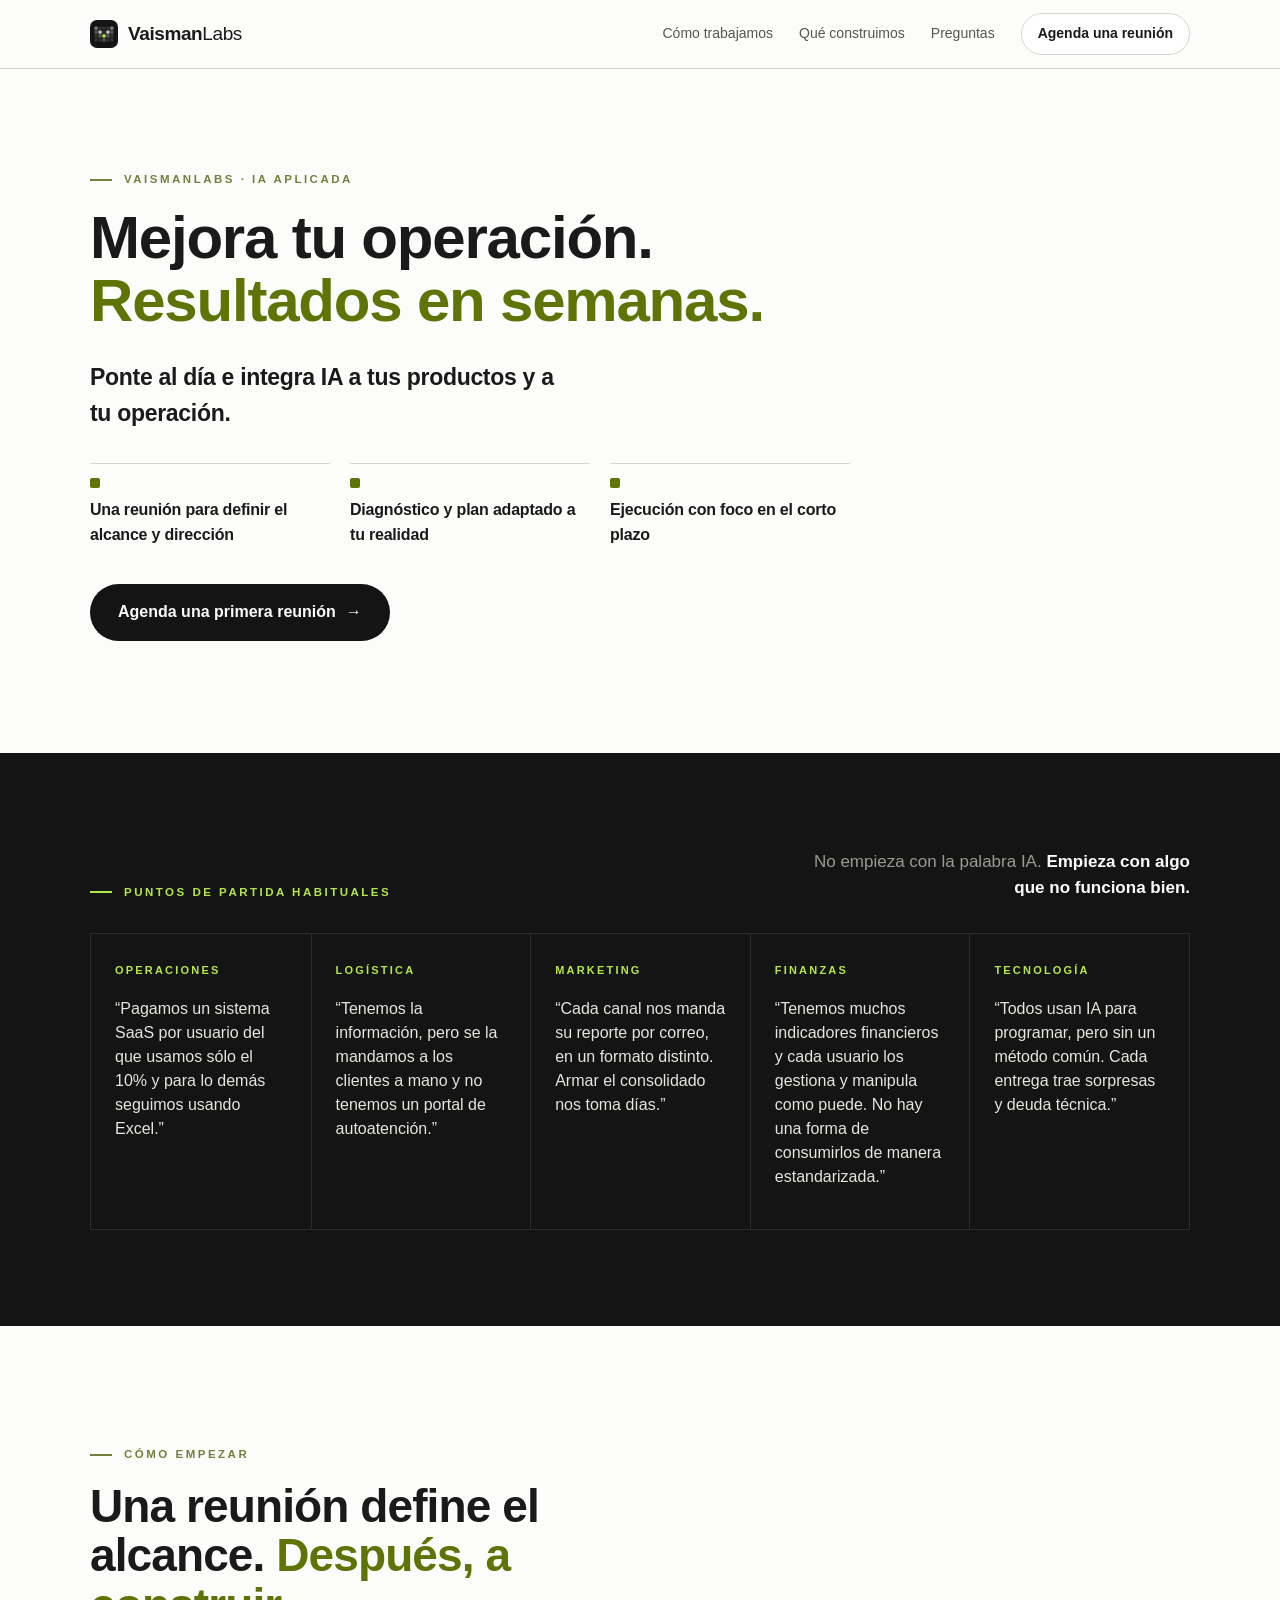
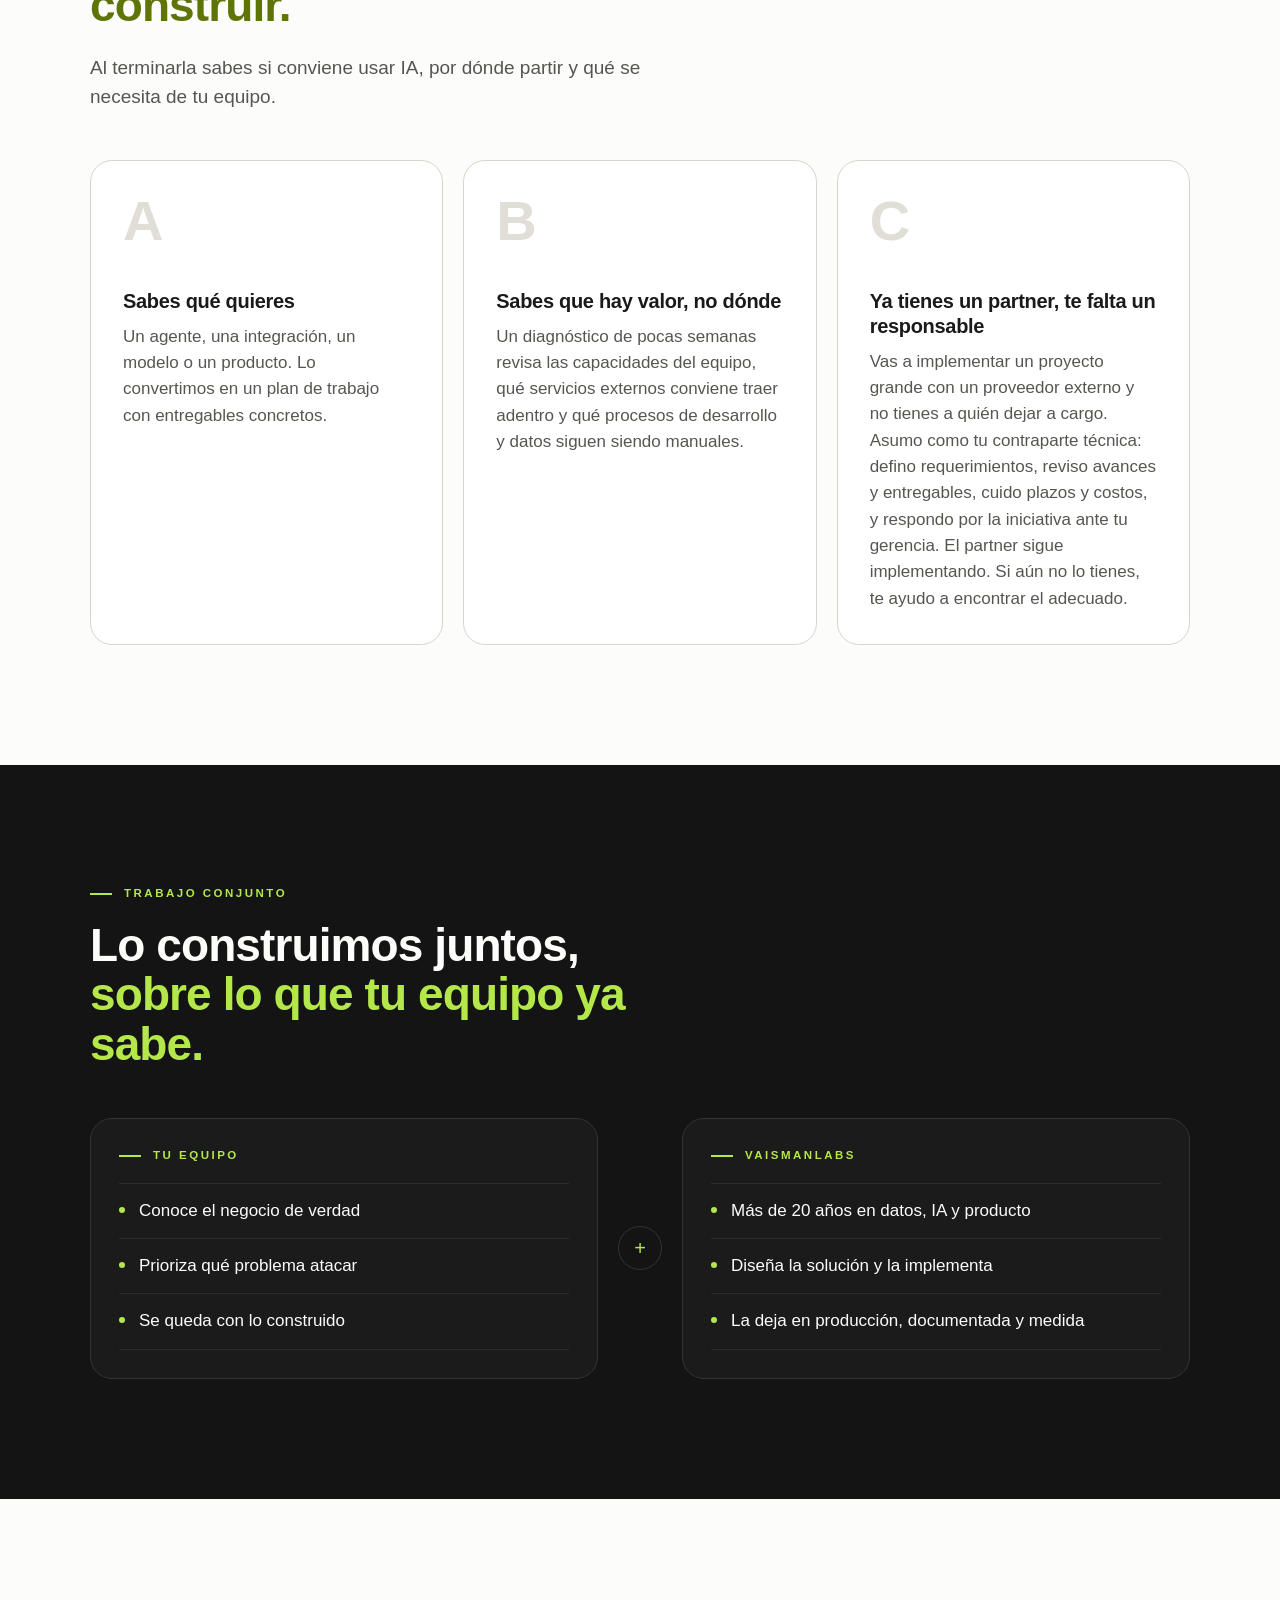
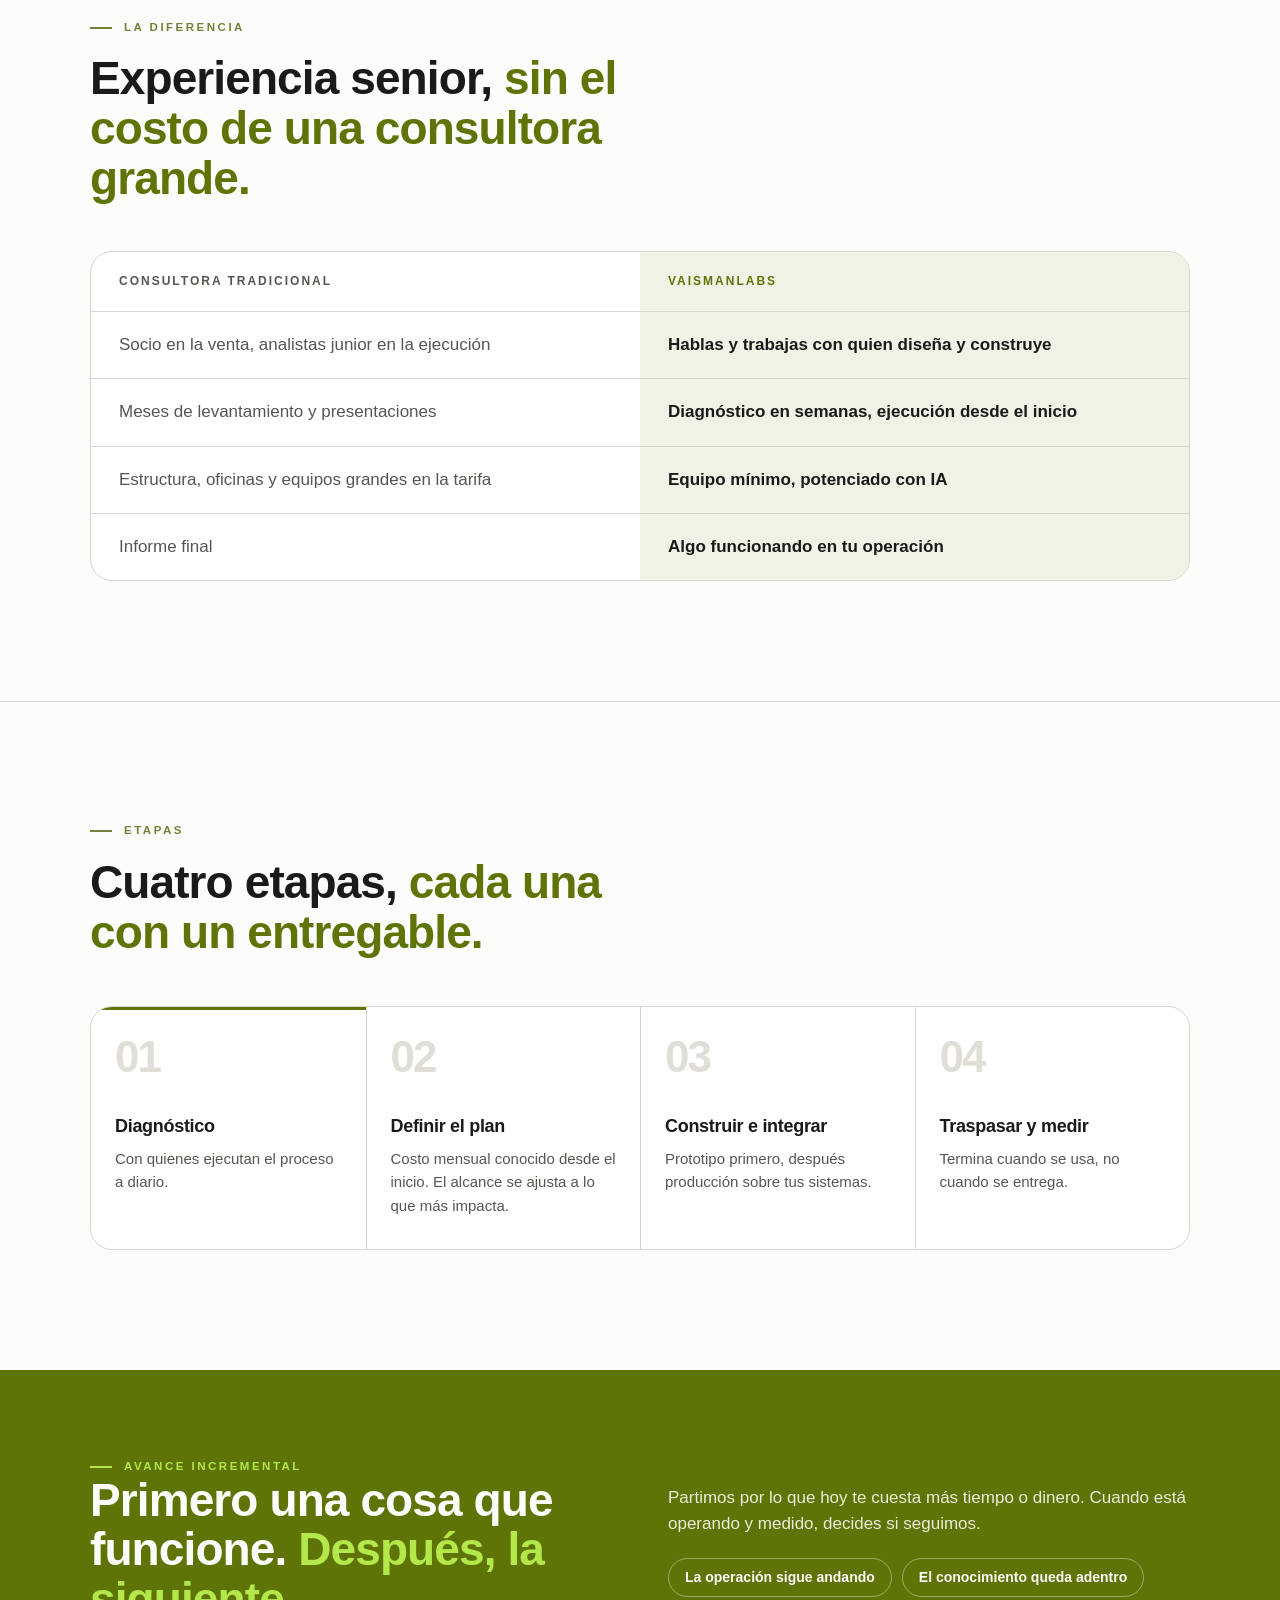
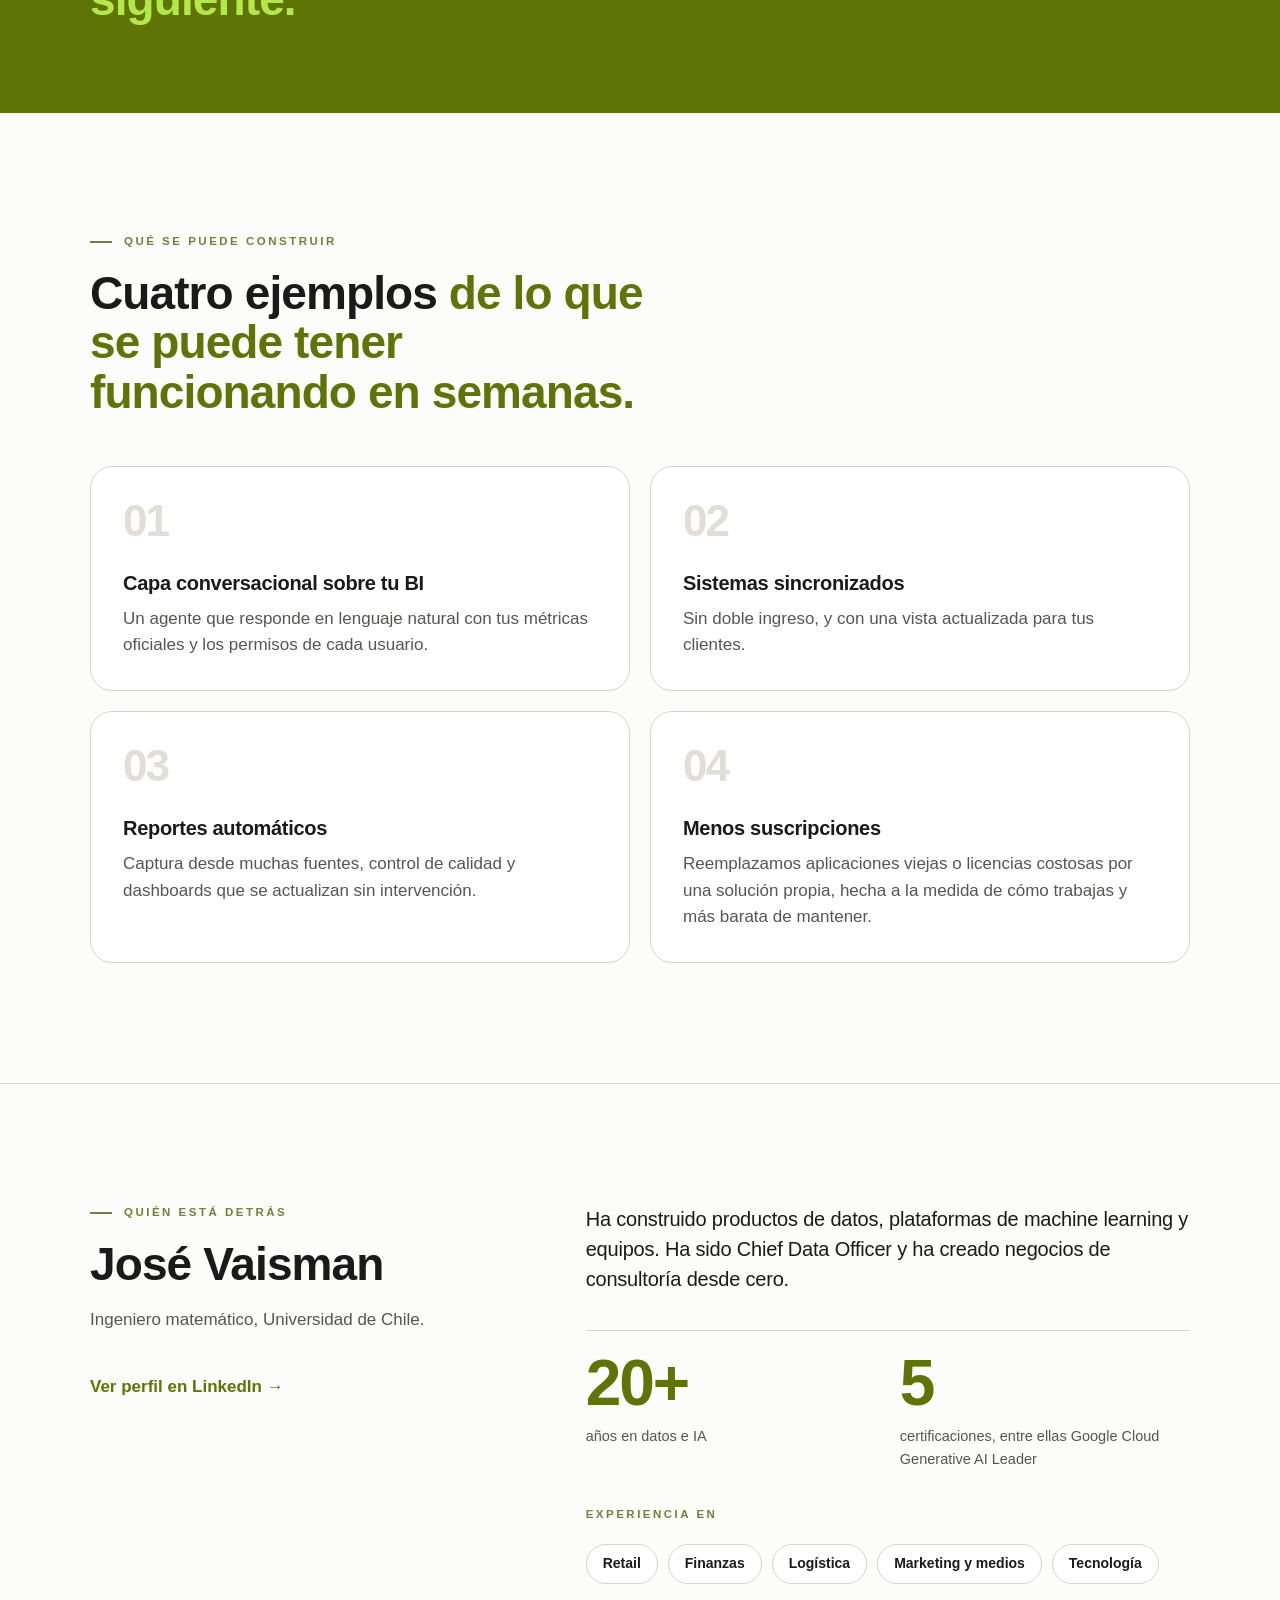
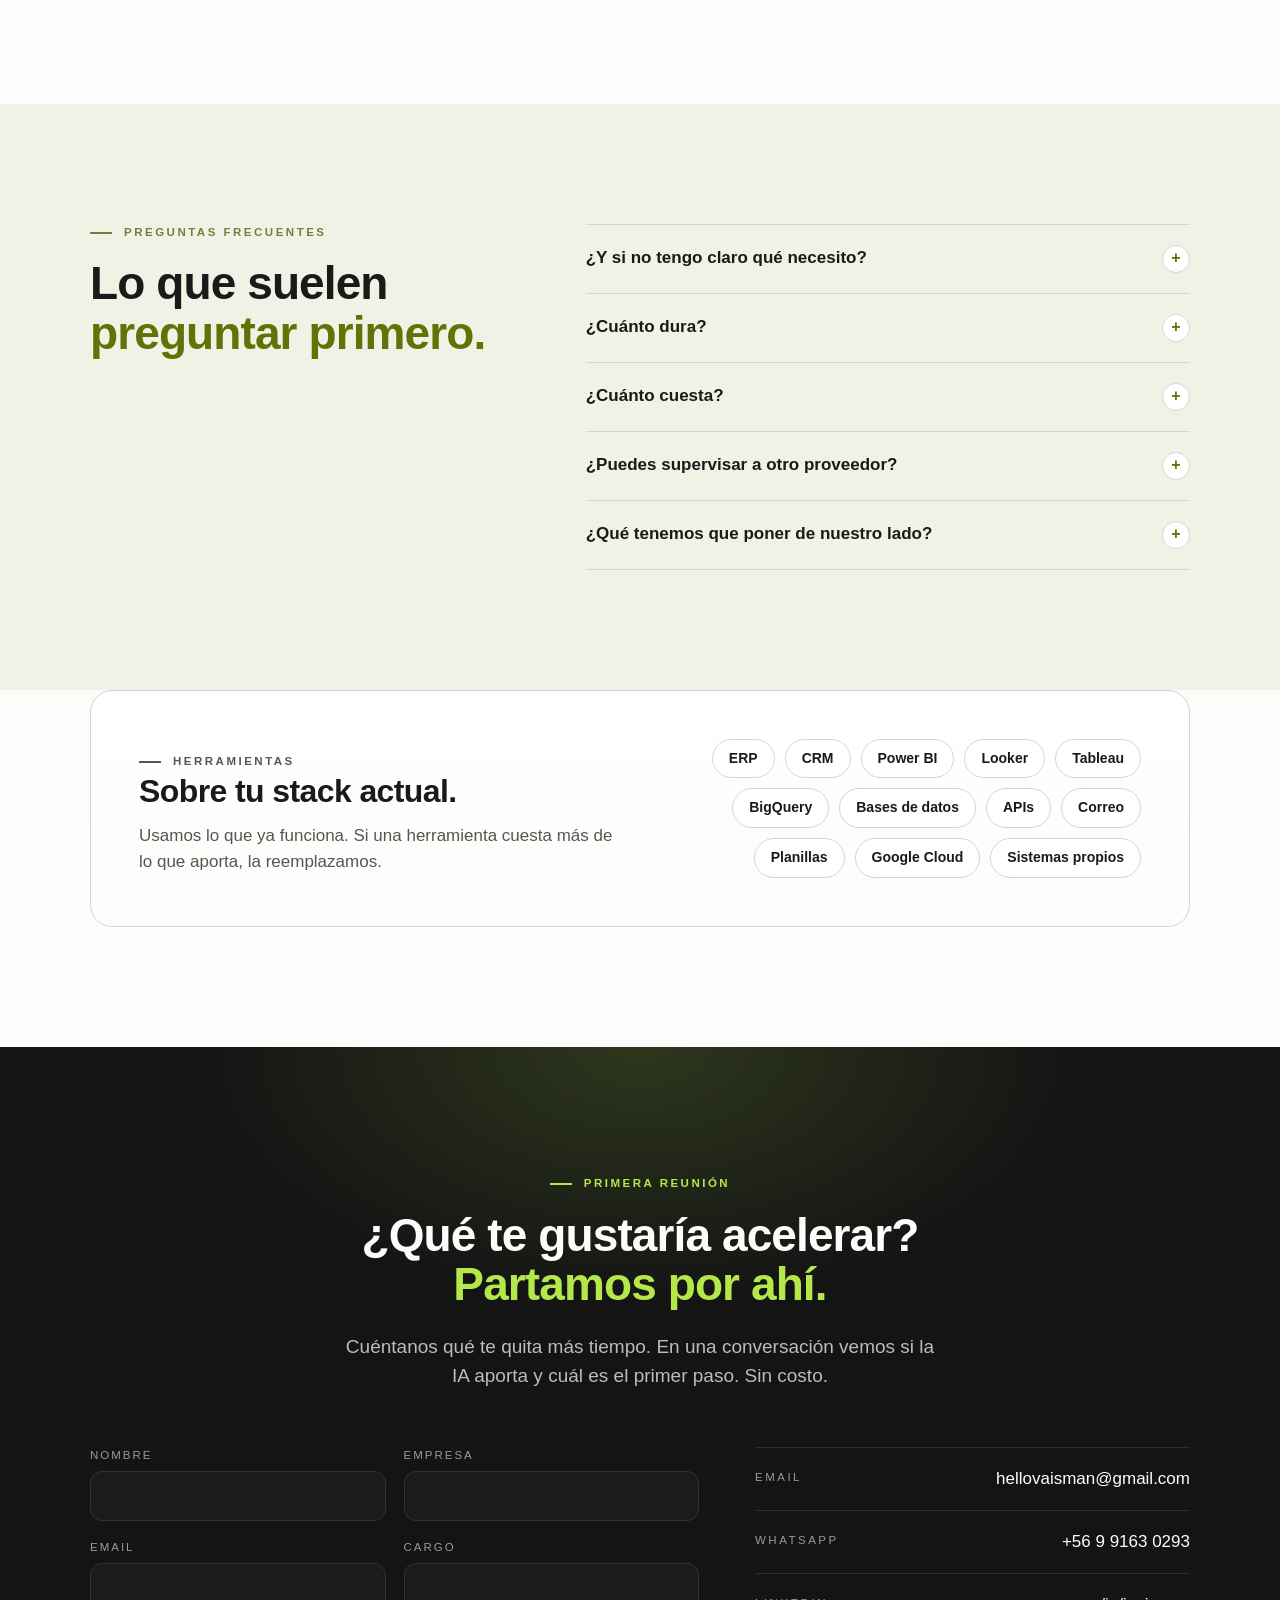
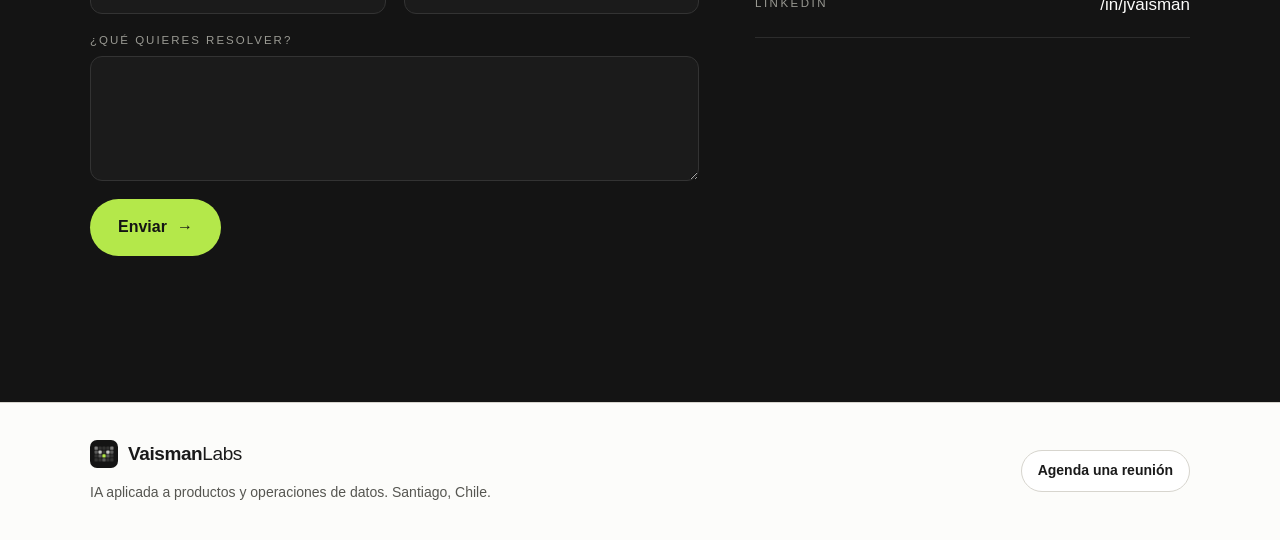
==== commit b66c48e9: "Move operations quote first Co-Authored-By: Claude Opus 5.5 <noreply@anthropic.com> Claude-Session: " ====
--- a/index.html
+++ b/index.html
@@ -65,11 +65,11 @@
           <p class="quotes-aside">No empieza con la palabra IA. <strong>Empieza con algo que no funciona bien.</strong></p>
         </div>
         <div class="quotes">
+          <blockquote><p class="tag">Operaciones</p>“Pagamos un sistema SaaS por usuario del que usamos sólo el 10% y para lo demás seguimos usando Excel.”</blockquote>
           <blockquote><p class="tag">Logística</p>“Tenemos la información, pero se la mandamos a los clientes a mano y no tenemos un portal de autoatención.”</blockquote>
           <blockquote><p class="tag">Marketing</p>“Cada canal nos manda su reporte por correo, en un formato distinto. Armar el consolidado nos toma días.”</blockquote>
           <blockquote><p class="tag">Finanzas</p>“Tenemos muchos indicadores financieros y cada usuario los gestiona y manipula como puede. No hay una forma de consumirlos de manera estandarizada.”</blockquote>
           <blockquote><p class="tag">Tecnología</p>“Todos usan IA para programar, pero sin un método común. Cada entrega trae sorpresas y deuda técnica.”</blockquote>
-          <blockquote><p class="tag">Operaciones</p>“Pagamos un sistema SaaS por usuario del que usamos sólo el 10% y para lo demás seguimos usando Excel.”</blockquote>
         </div>
       </div>
     </section>
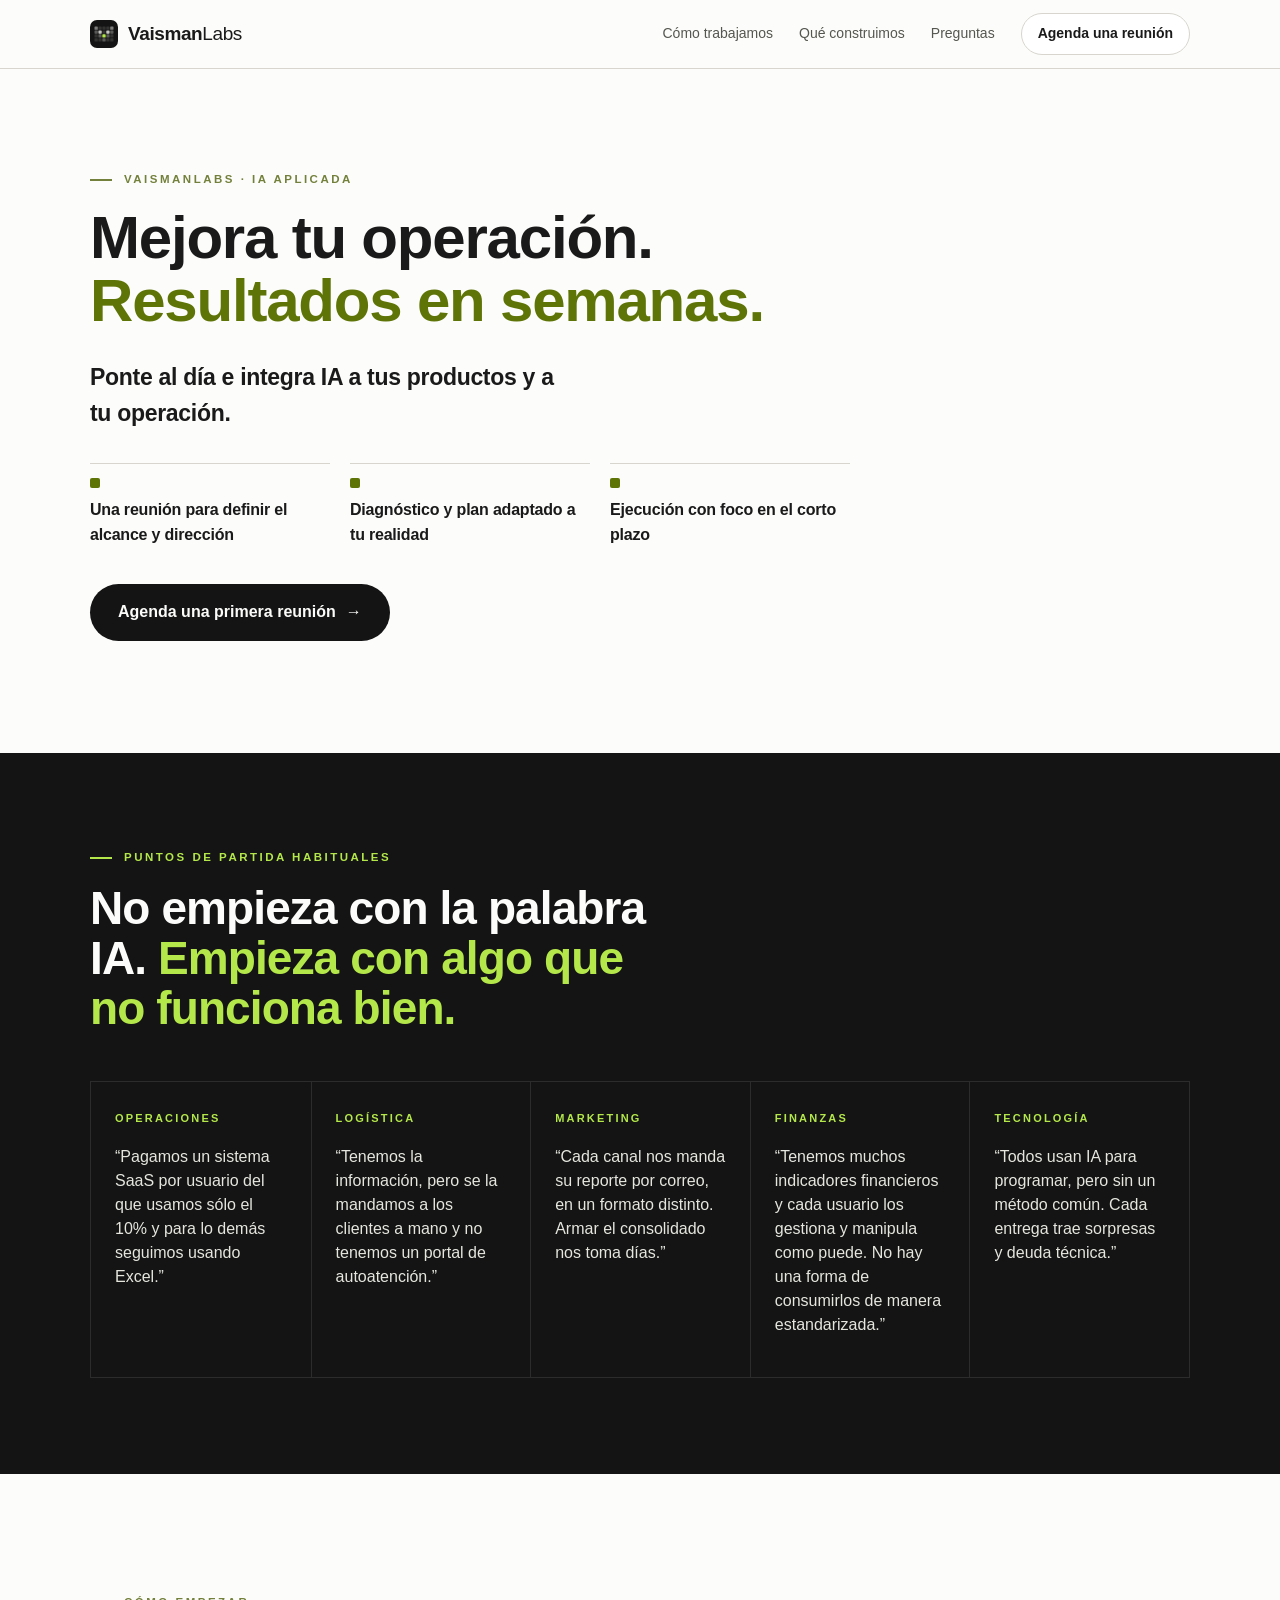
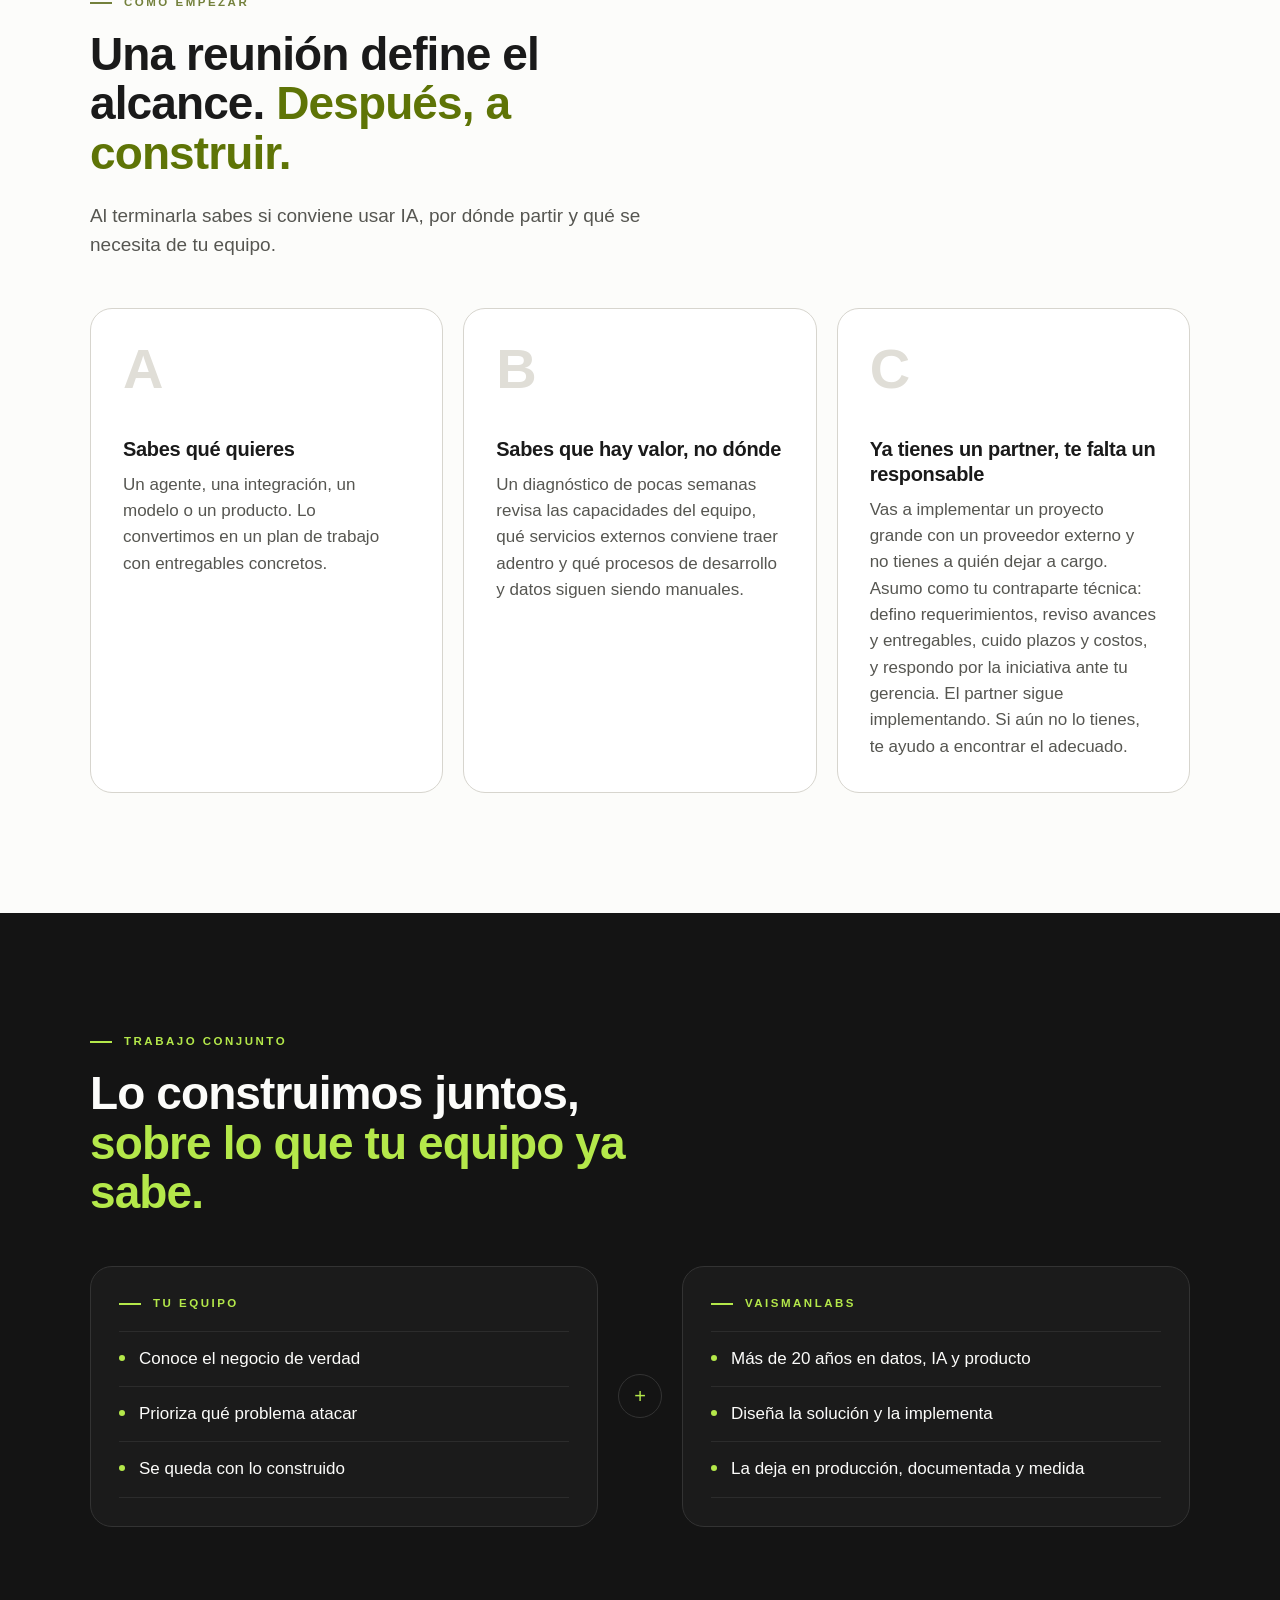
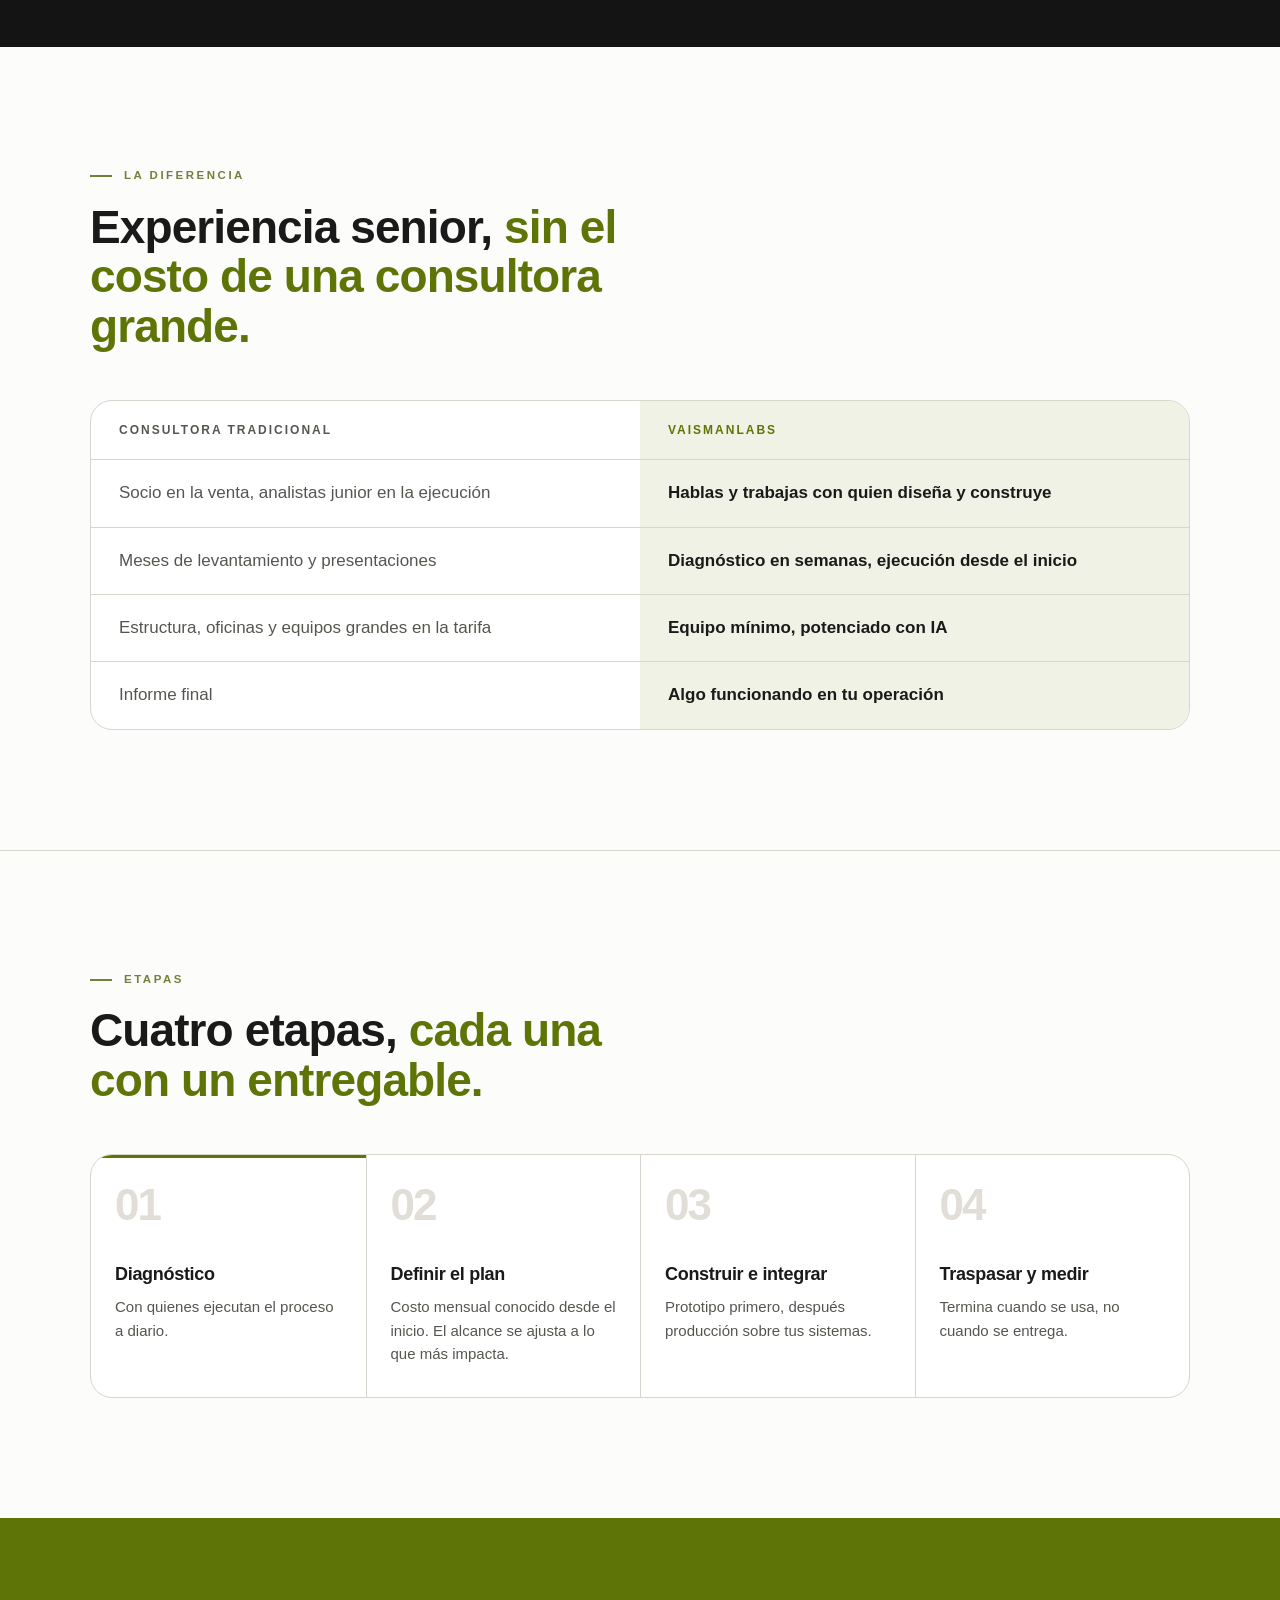
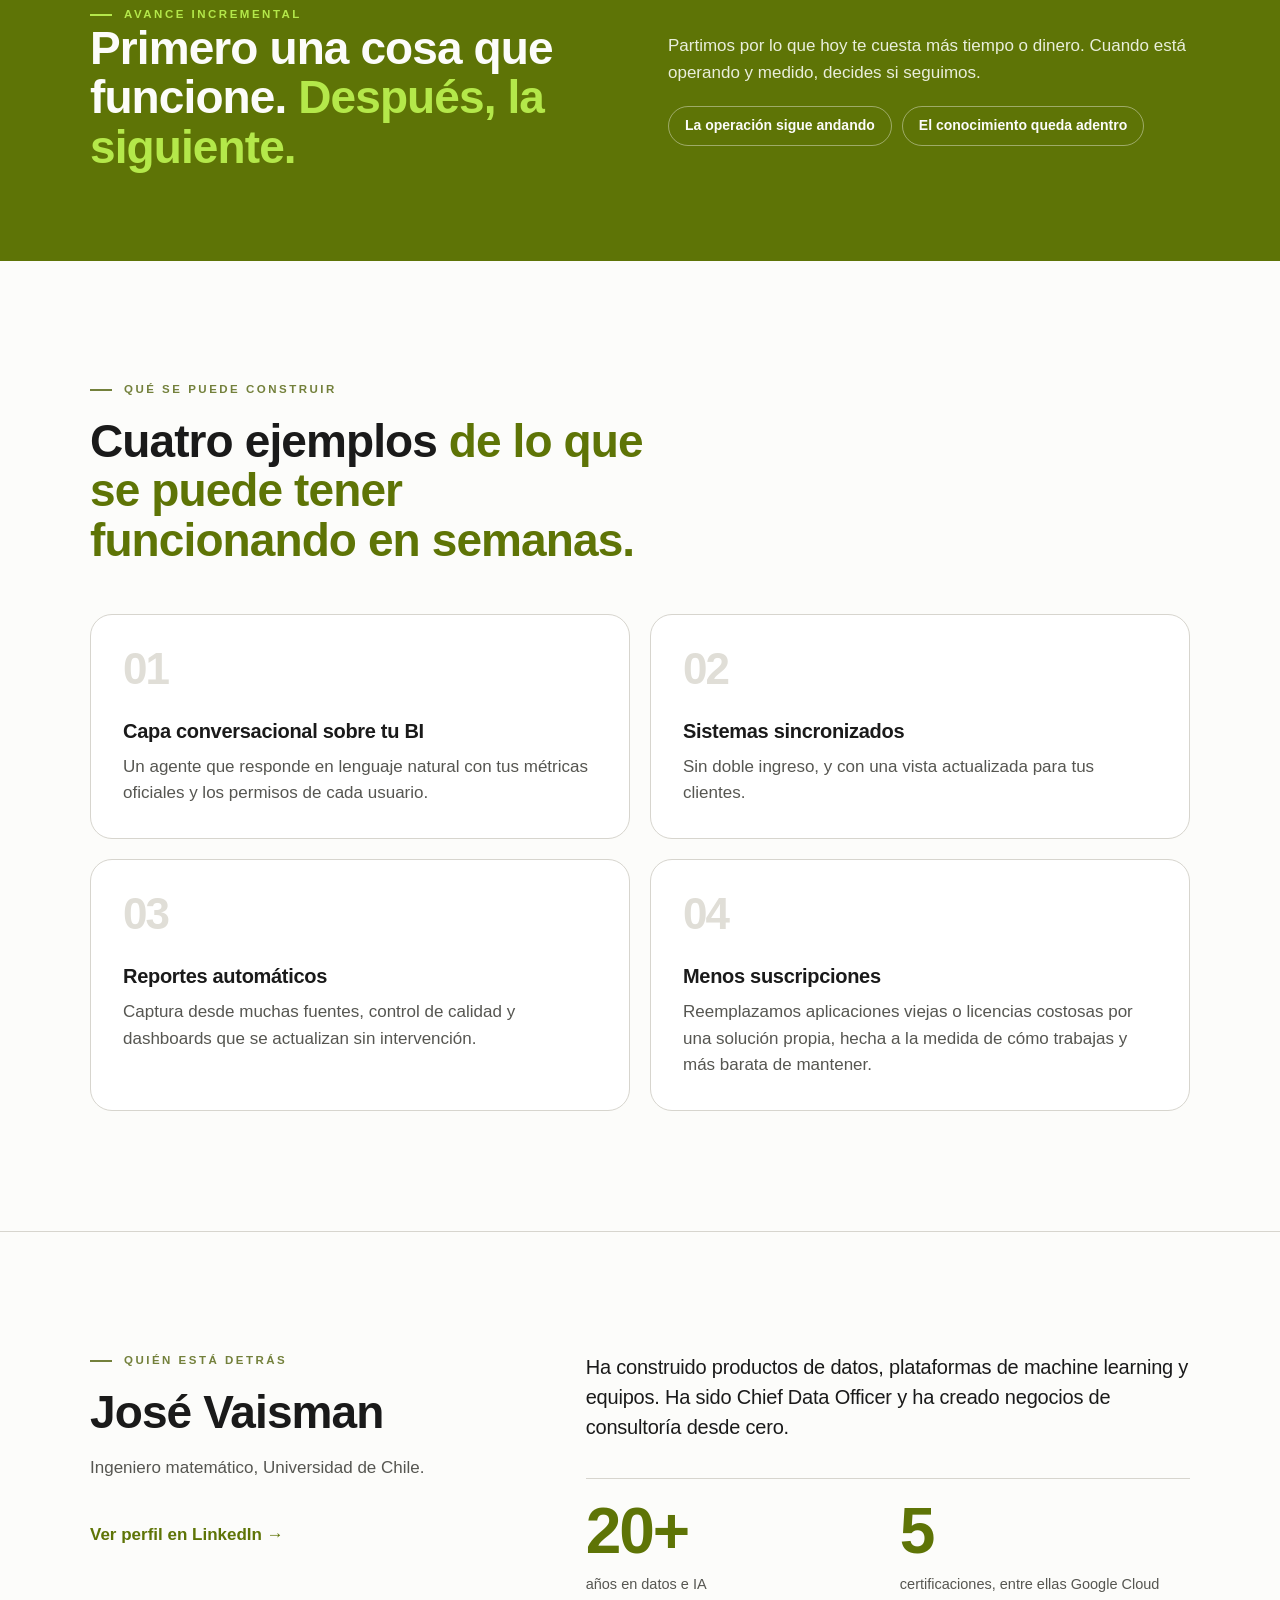
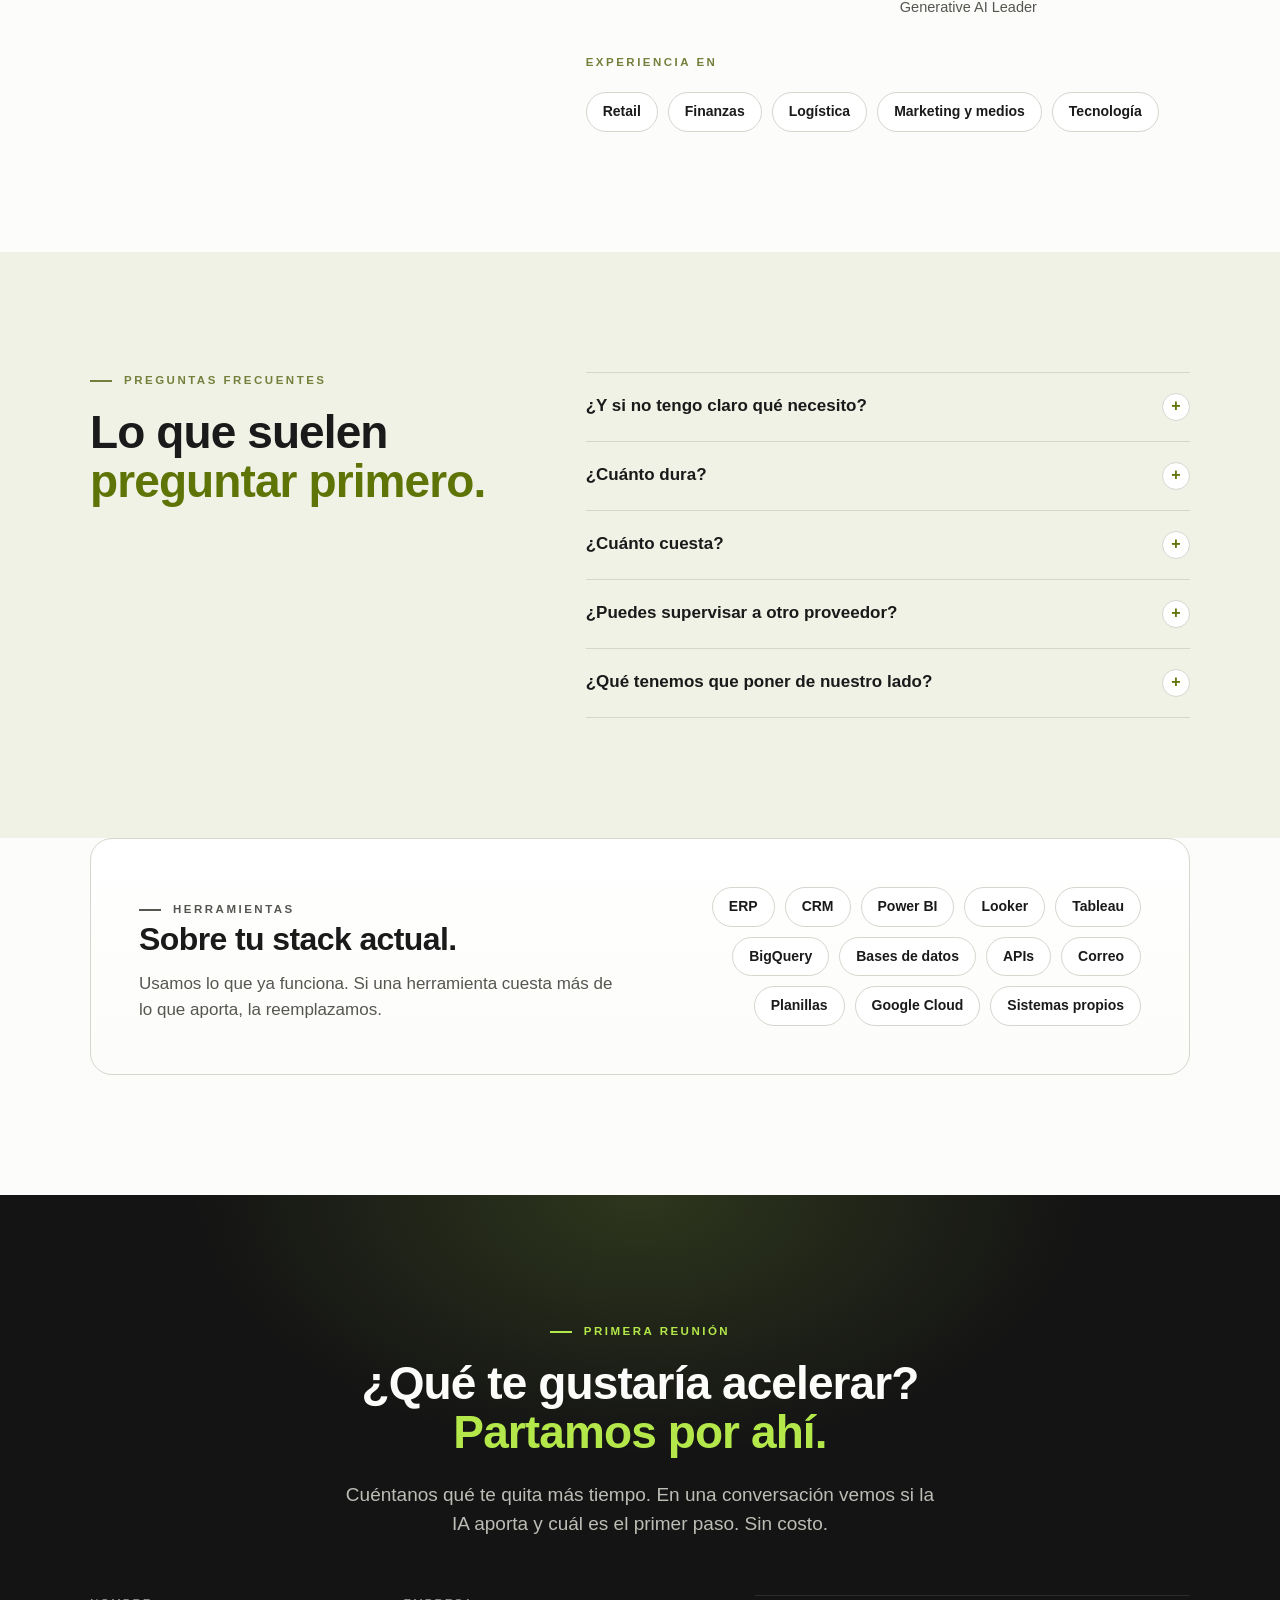
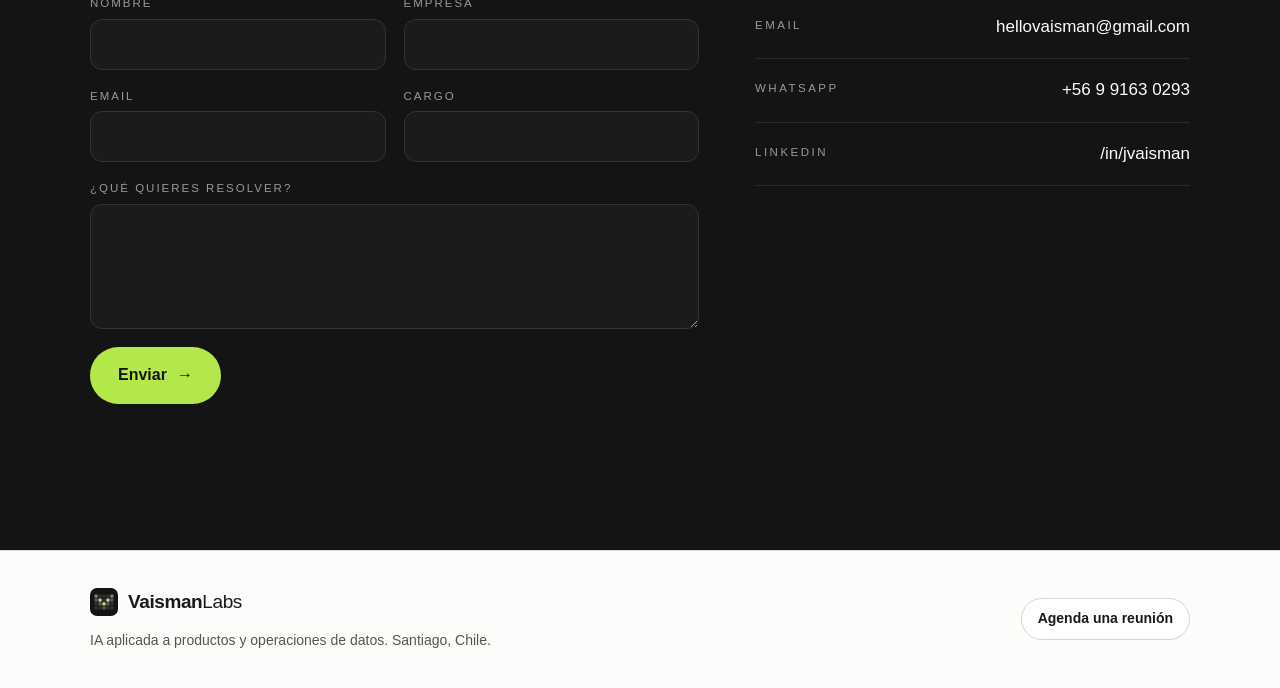
==== commit 0e4aed90: "Turn quotes aside into section headline Co-Authored-By: Claude Opus 5.5 <noreply@anthropic.com> Clau" ====
--- a/index.html
+++ b/index.html
@@ -60,10 +60,8 @@
     <!-- Puntos de partida -->
     <section class="dark band-quotes">
       <div class="wrap">
-        <div class="quotes-head">
-          <p class="eyebrow">Puntos de partida habituales</p>
-          <p class="quotes-aside">No empieza con la palabra IA. <strong>Empieza con algo que no funciona bien.</strong></p>
-        </div>
+        <p class="eyebrow">Puntos de partida habituales</p>
+        <h2>No empieza con la palabra IA. <span class="accent">Empieza con algo que no funciona bien.</span></h2>
         <div class="quotes">
           <blockquote><p class="tag">Operaciones</p>“Pagamos un sistema SaaS por usuario del que usamos sólo el 10% y para lo demás seguimos usando Excel.”</blockquote>
           <blockquote><p class="tag">Logística</p>“Tenemos la información, pero se la mandamos a los clientes a mano y no tenemos un portal de autoatención.”</blockquote>
--- a/styles.css
+++ b/styles.css
@@ -101,6 +101,7 @@
 
 /* Citas */
 .band-quotes { padding: clamp(64px, 8vw, 96px) 0; }
+.band-quotes .quotes { margin-top: 48px; }
 .quotes-head { display: flex; justify-content: space-between; align-items: flex-end; gap: 24px; flex-wrap: wrap; margin-bottom: 32px; }
 .quotes-head .eyebrow { margin: 0; }
 .quotes-aside { margin: 0; color: var(--gris-oscuro); max-width: 380px; text-align: right; }
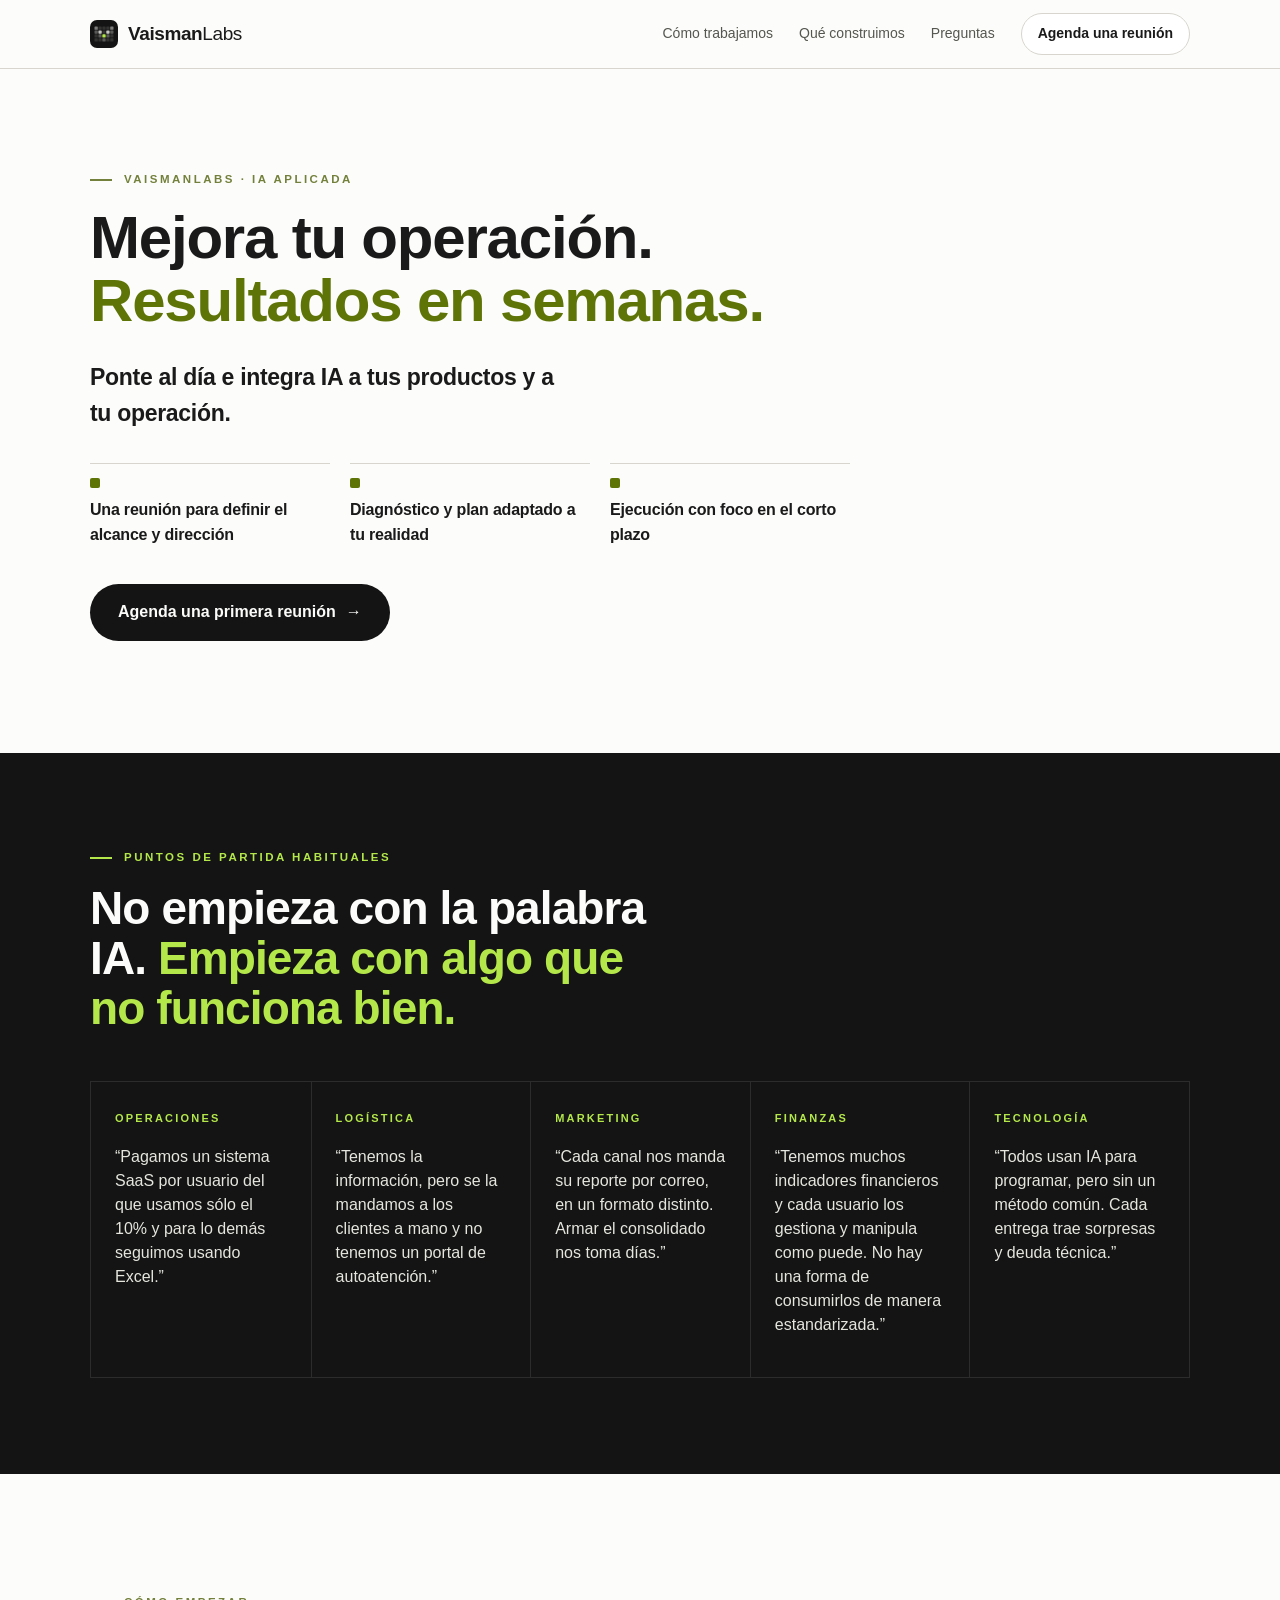
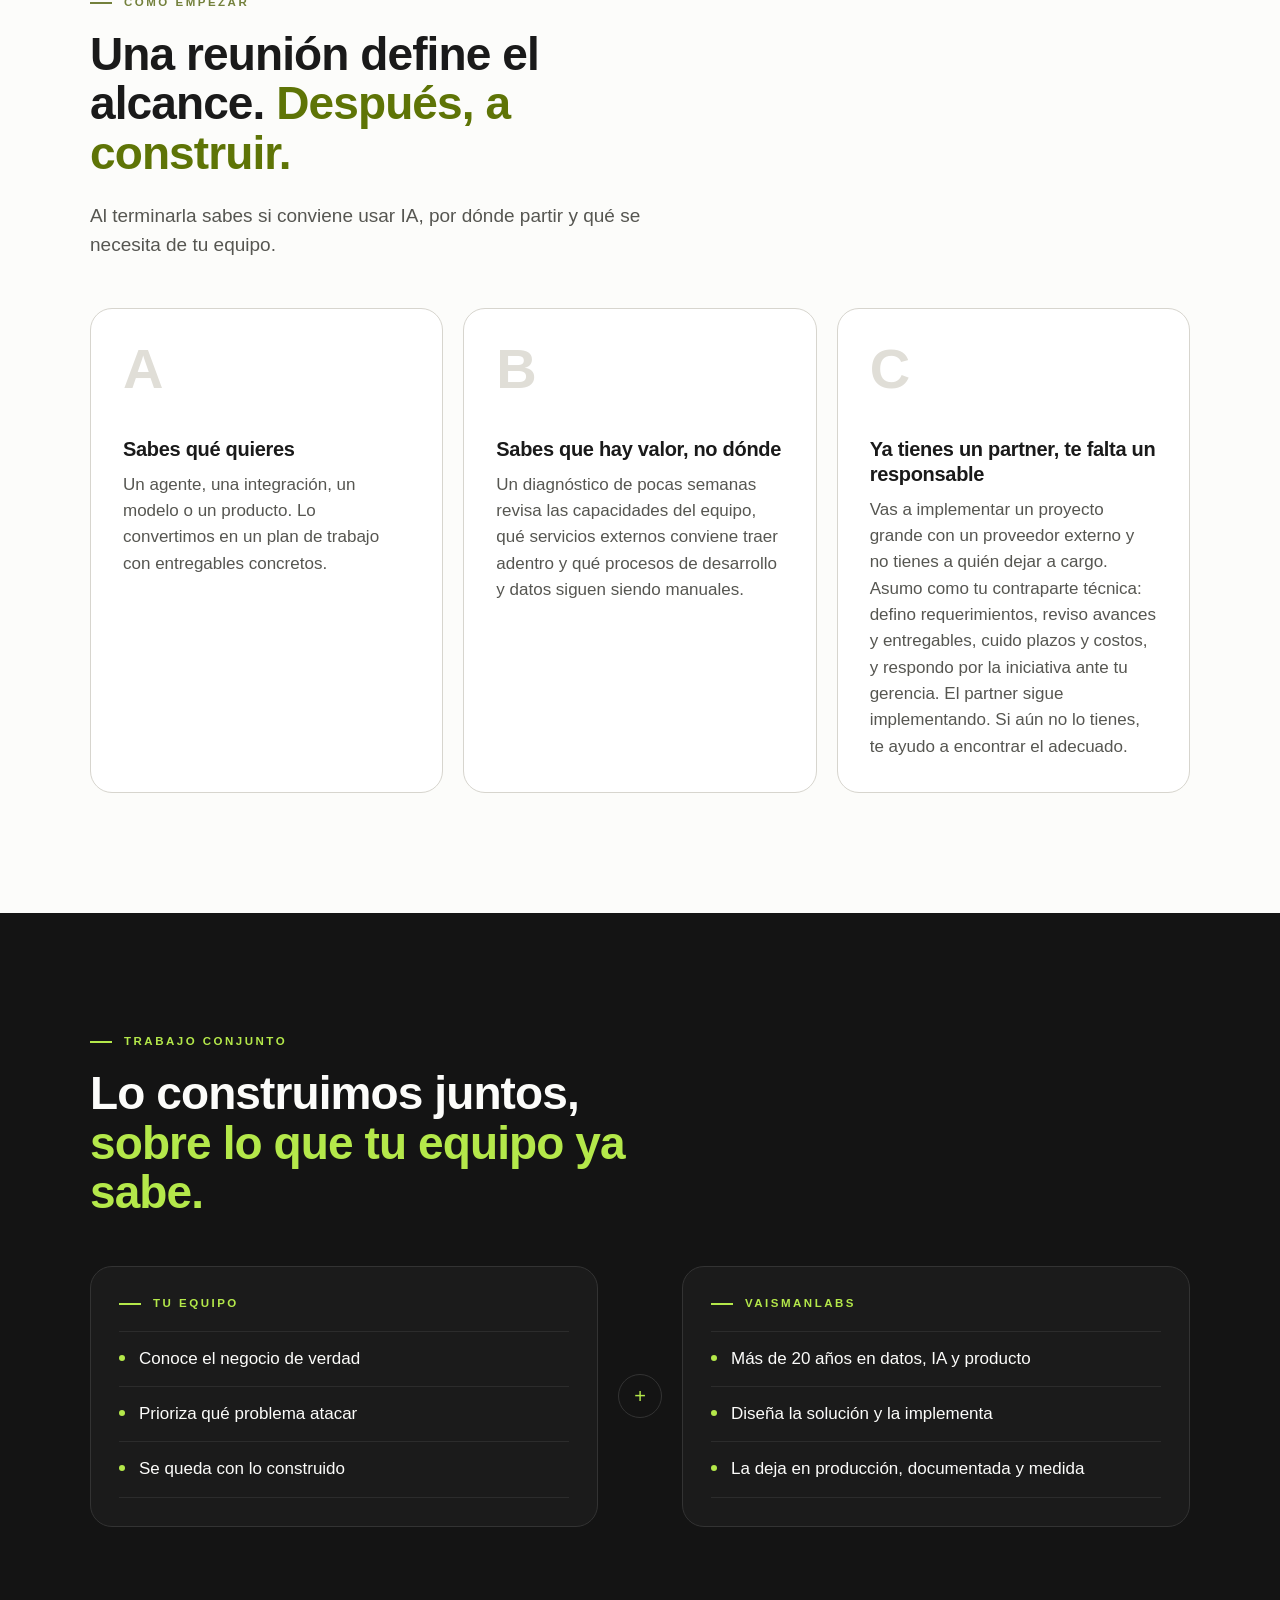
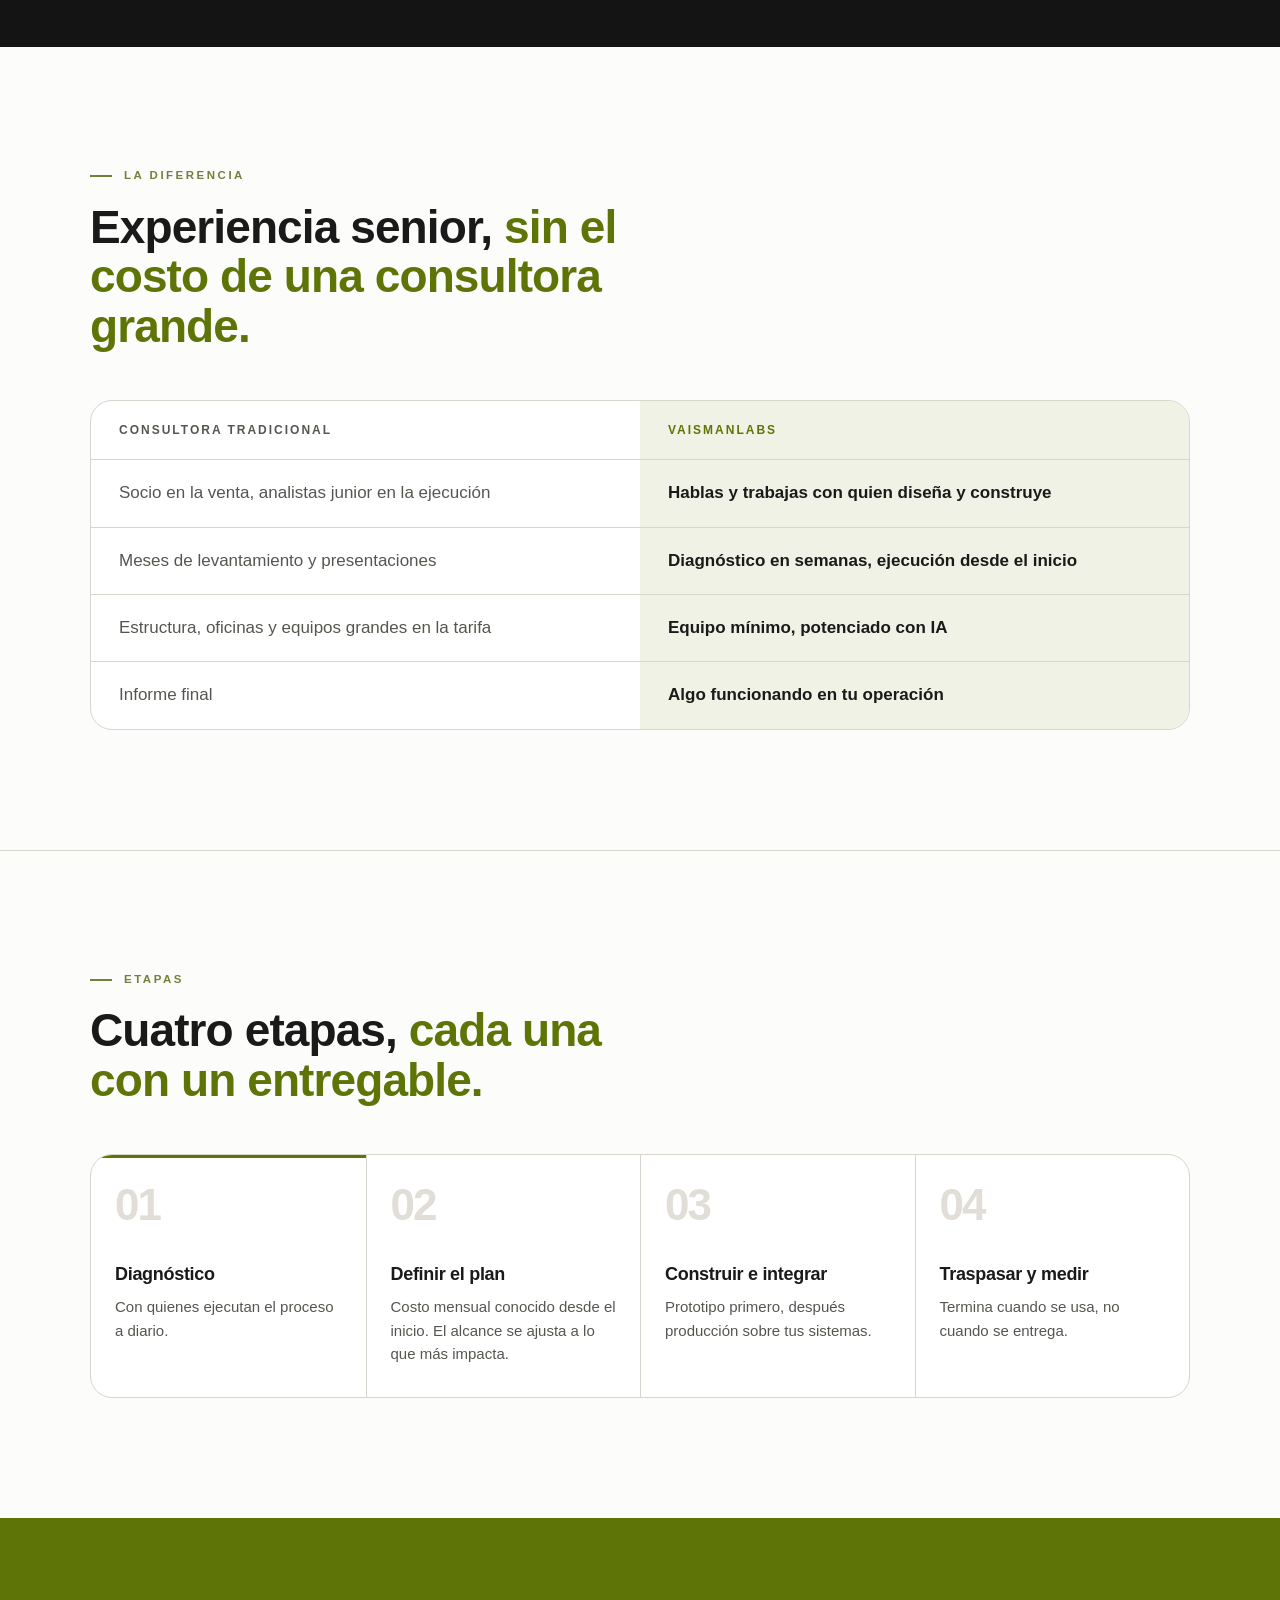
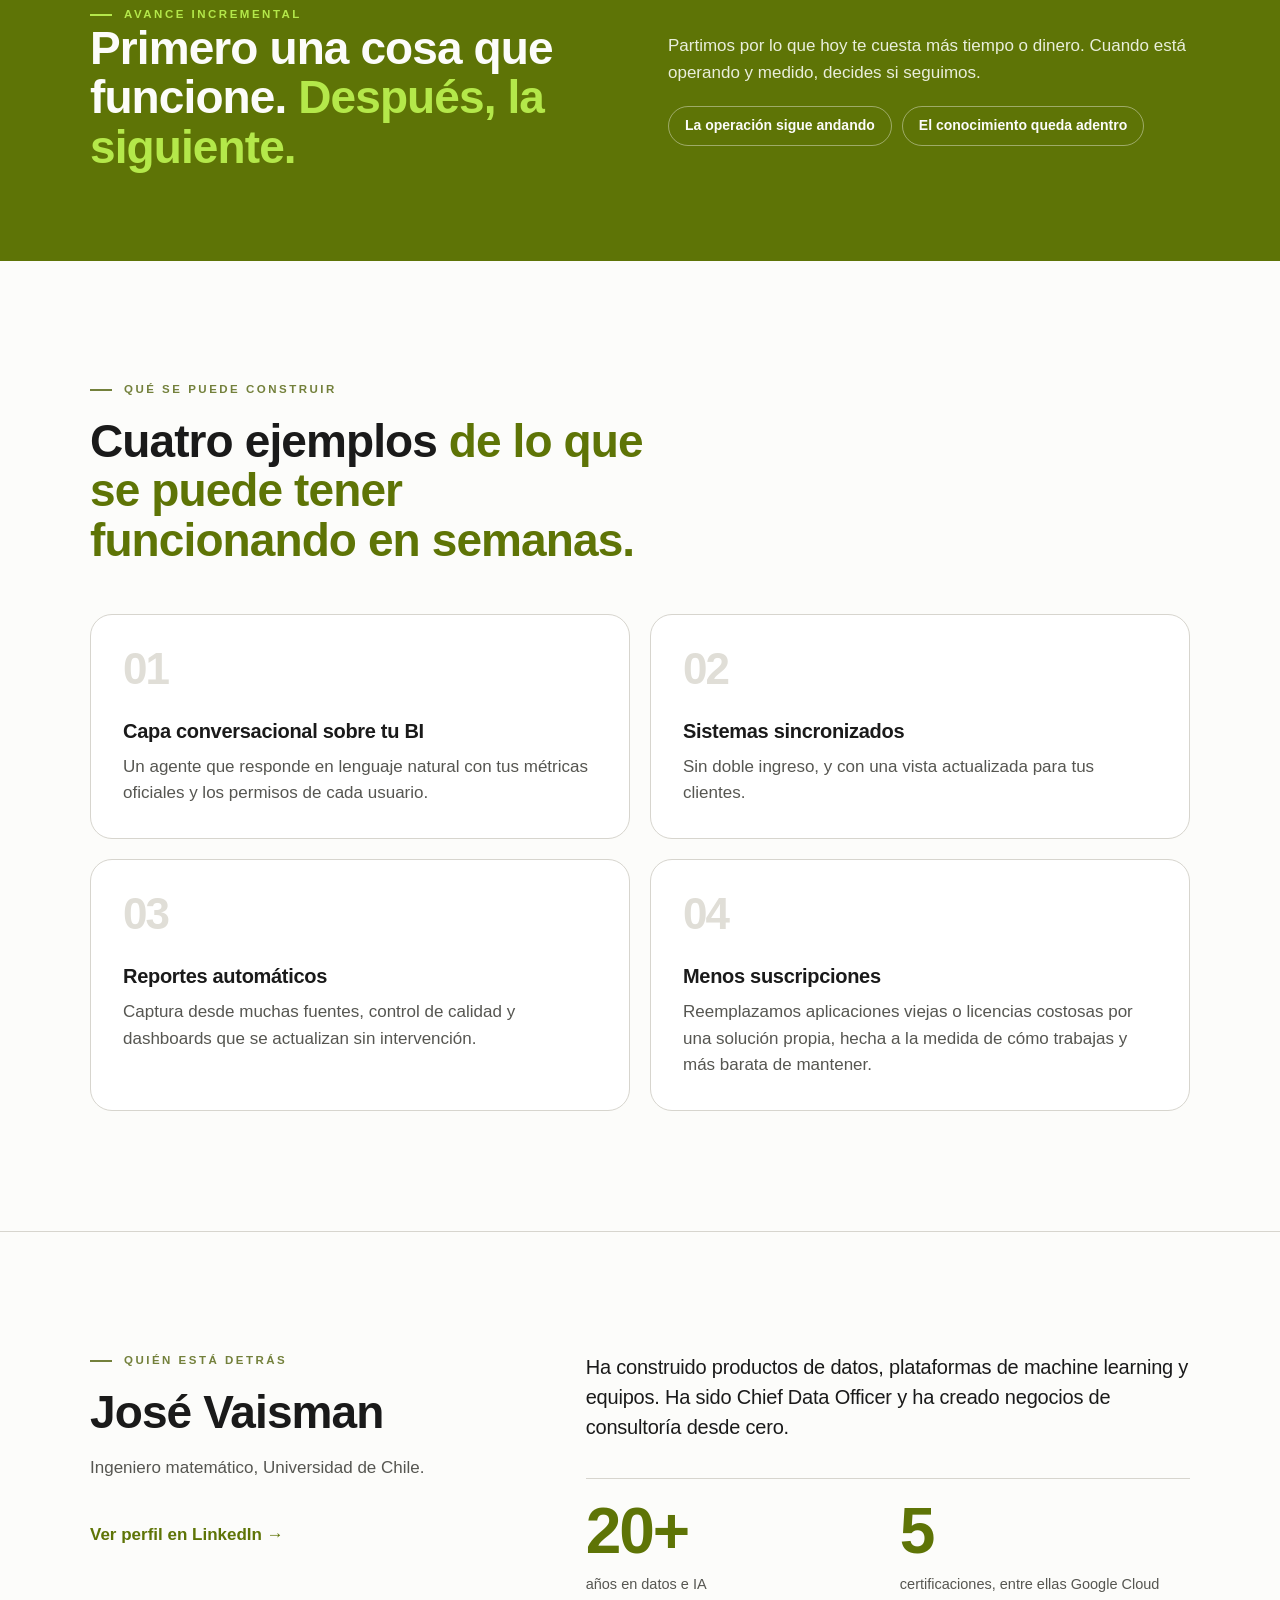
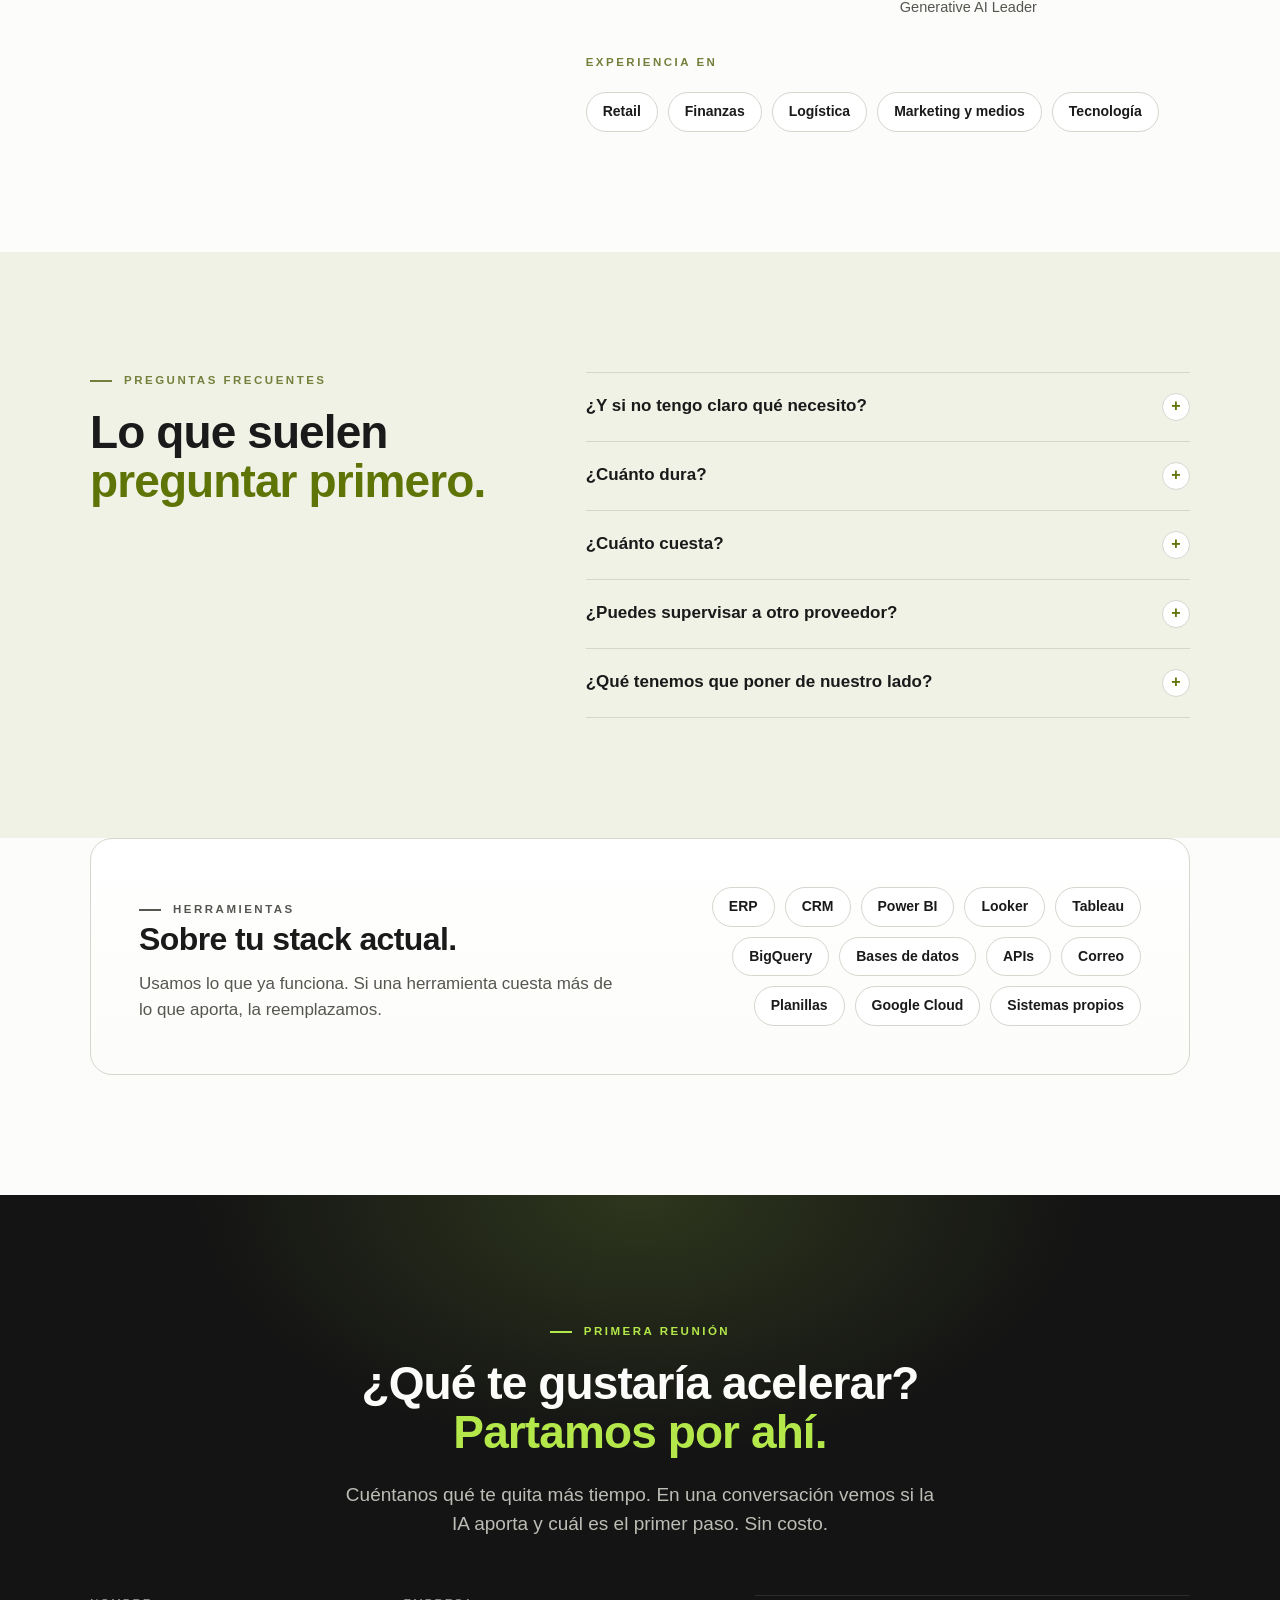
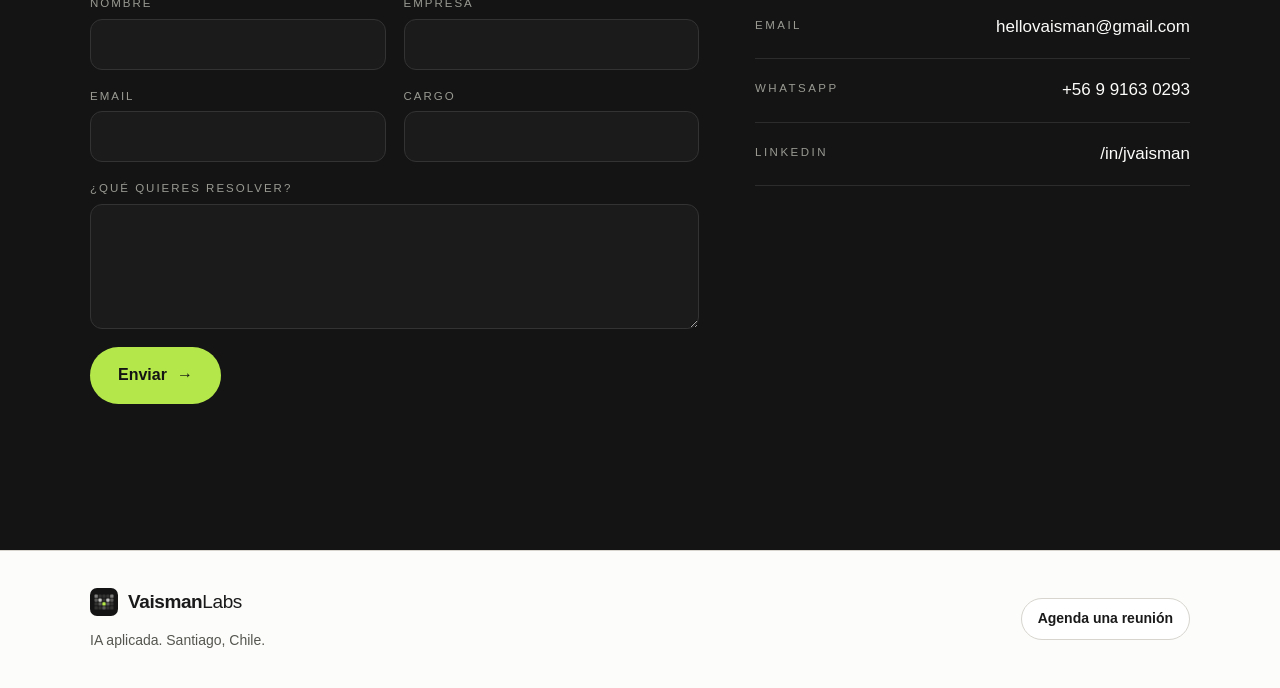
==== commit b2c5cbac: "Shorten footer tagline Co-Authored-By: Claude Opus 5.5 <noreply@anthropic.com> Claude-Session: https" ====
--- a/index.html
+++ b/index.html
@@ -309,7 +309,7 @@
     <div class="wrap footer-inner">
       <div>
         <span class="logo"><svg class="logo-mark" width="28" height="28" viewBox="0 0 64 64" aria-hidden="true"><rect width="64" height="64" rx="16" fill="#141414"/><g transform="translate(9 9) scale(0.71875)"><rect x="1.75" y="8" width="10.5" height="10.5" rx="2" fill="#FCFCFA" opacity="0.45"/><rect x="14.25" y="8" width="10.5" height="10.5" rx="2" fill="#FCFCFA" opacity="0.13"/><rect x="26.75" y="8" width="10.5" height="10.5" rx="2" fill="#FCFCFA" opacity="0.13"/><rect x="39.25" y="8" width="10.5" height="10.5" rx="2" fill="#FCFCFA" opacity="0.13"/><rect x="51.75" y="8" width="10.5" height="10.5" rx="2" fill="#FCFCFA" opacity="0.45"/><rect x="1.75" y="20.5" width="10.5" height="10.5" rx="2" fill="#FCFCFA" opacity="0.3"/><rect x="14.25" y="20.5" width="10.5" height="10.5" rx="2" fill="#FCFCFA" opacity="0.75"/><rect x="26.75" y="20.5" width="10.5" height="10.5" rx="2" fill="#FCFCFA" opacity="0.13"/><rect x="39.25" y="20.5" width="10.5" height="10.5" rx="2" fill="#FCFCFA" opacity="0.75"/><rect x="51.75" y="20.5" width="10.5" height="10.5" rx="2" fill="#FCFCFA" opacity="0.3"/><rect x="1.75" y="33" width="10.5" height="10.5" rx="2" fill="#FCFCFA" opacity="0.13"/><rect x="14.25" y="33" width="10.5" height="10.5" rx="2" fill="#FCFCFA" opacity="0.3"/><rect x="26.75" y="33" width="10.5" height="10.5" rx="2" fill="#B4E84A"/><rect x="39.25" y="33" width="10.5" height="10.5" rx="2" fill="#FCFCFA" opacity="0.3"/><rect x="51.75" y="33" width="10.5" height="10.5" rx="2" fill="#FCFCFA" opacity="0.13"/><rect x="1.75" y="45.5" width="10.5" height="10.5" rx="2" fill="#FCFCFA" opacity="0.13"/><rect x="14.25" y="45.5" width="10.5" height="10.5" rx="2" fill="#FCFCFA" opacity="0.13"/><rect x="26.75" y="45.5" width="10.5" height="10.5" rx="2" fill="#FCFCFA" opacity="0.3"/><rect x="39.25" y="45.5" width="10.5" height="10.5" rx="2" fill="#FCFCFA" opacity="0.13"/><rect x="51.75" y="45.5" width="10.5" height="10.5" rx="2" fill="#FCFCFA" opacity="0.13"/></g></svg><span><b>Vaisman</b>Labs</span></span>
-        <p>IA aplicada a productos y operaciones de datos. Santiago, Chile.</p>
+        <p>IA aplicada. Santiago, Chile.</p>
       </div>
       <a href="#contacto" class="pill pill-dark">Agenda una reunión</a>
     </div>
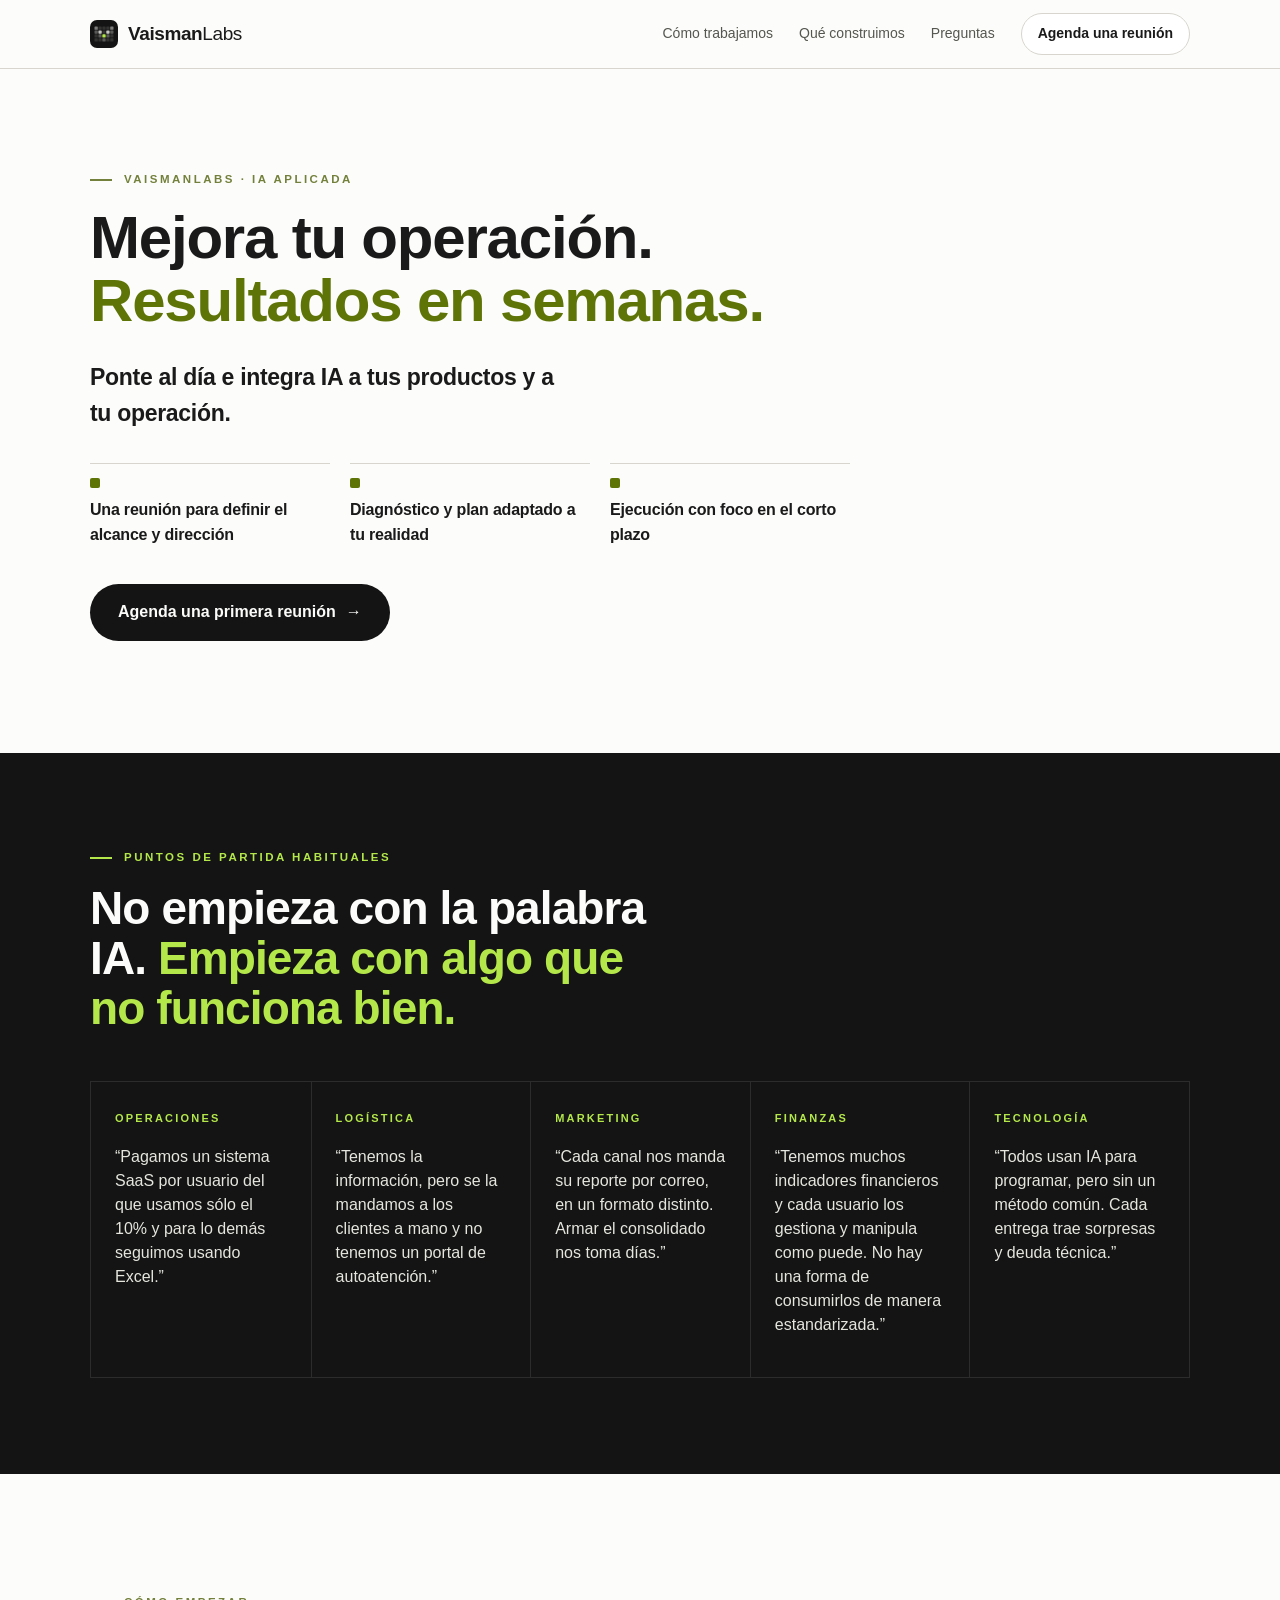
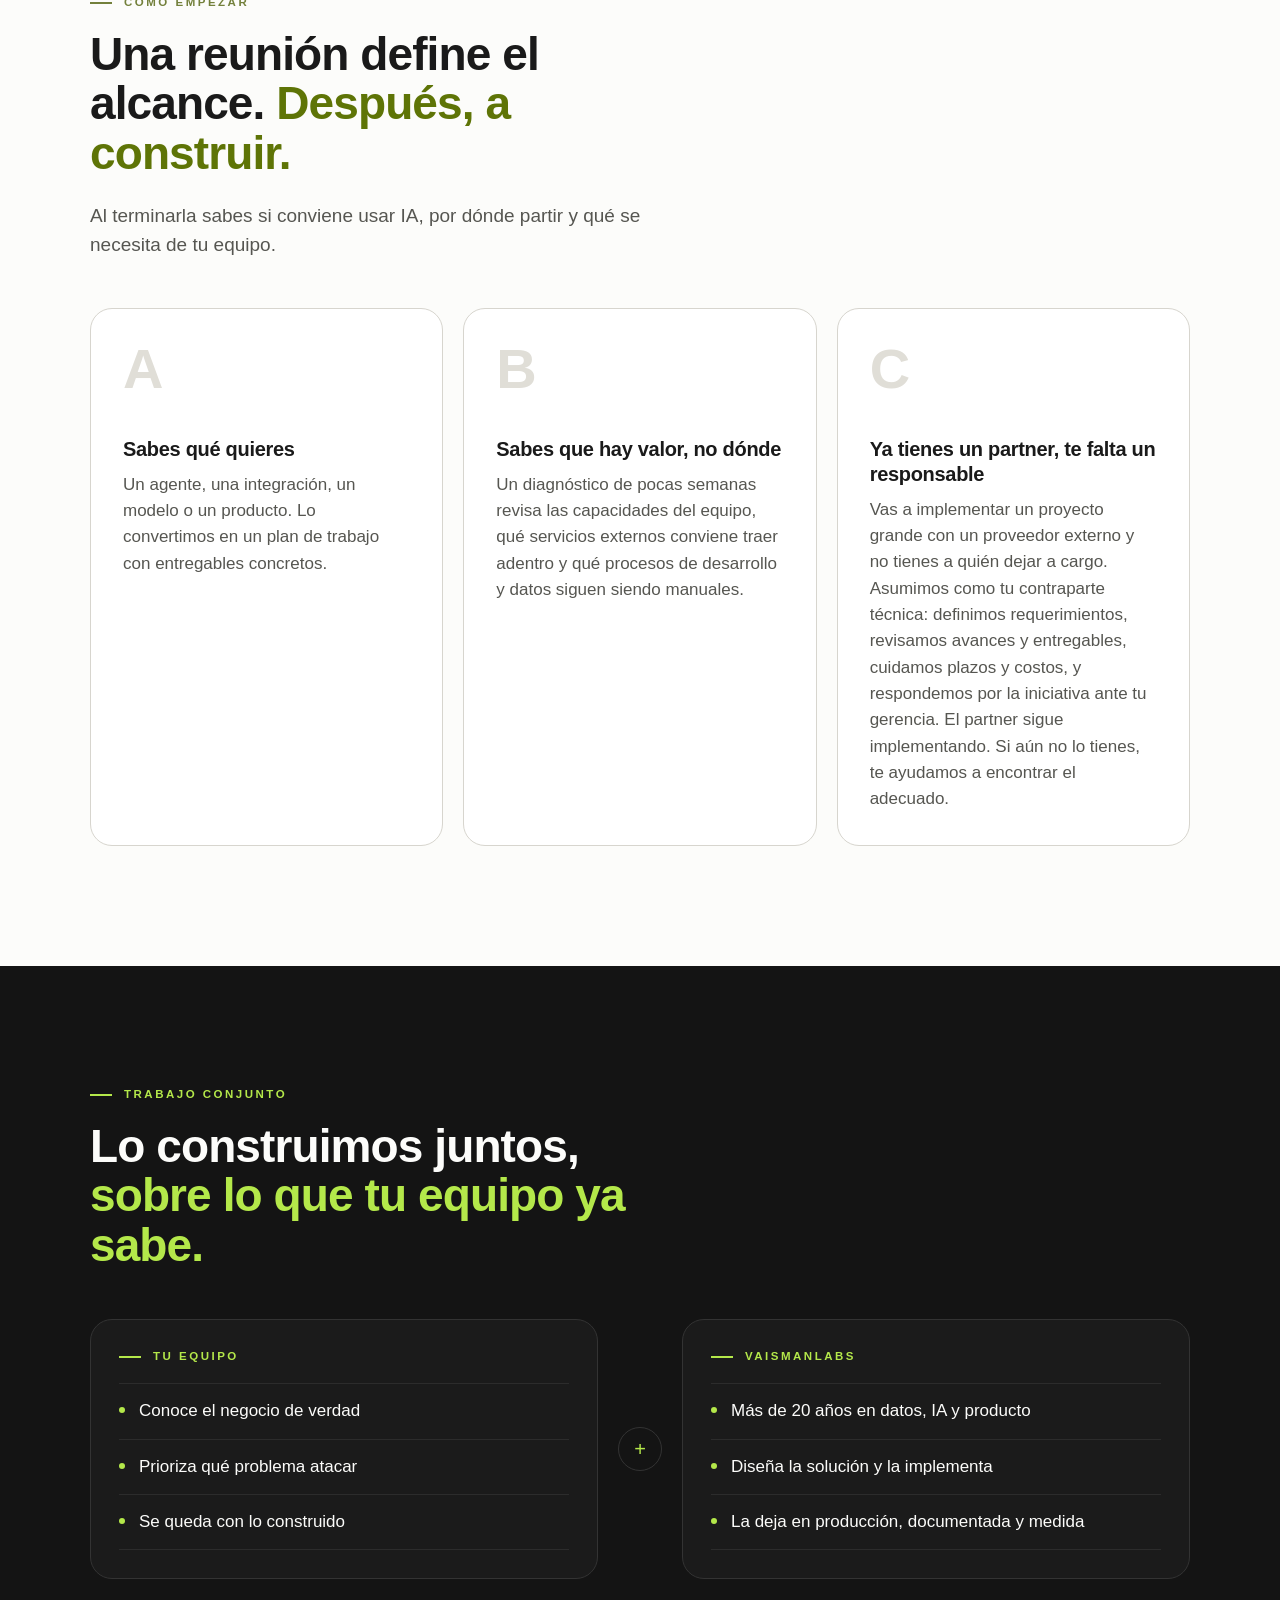
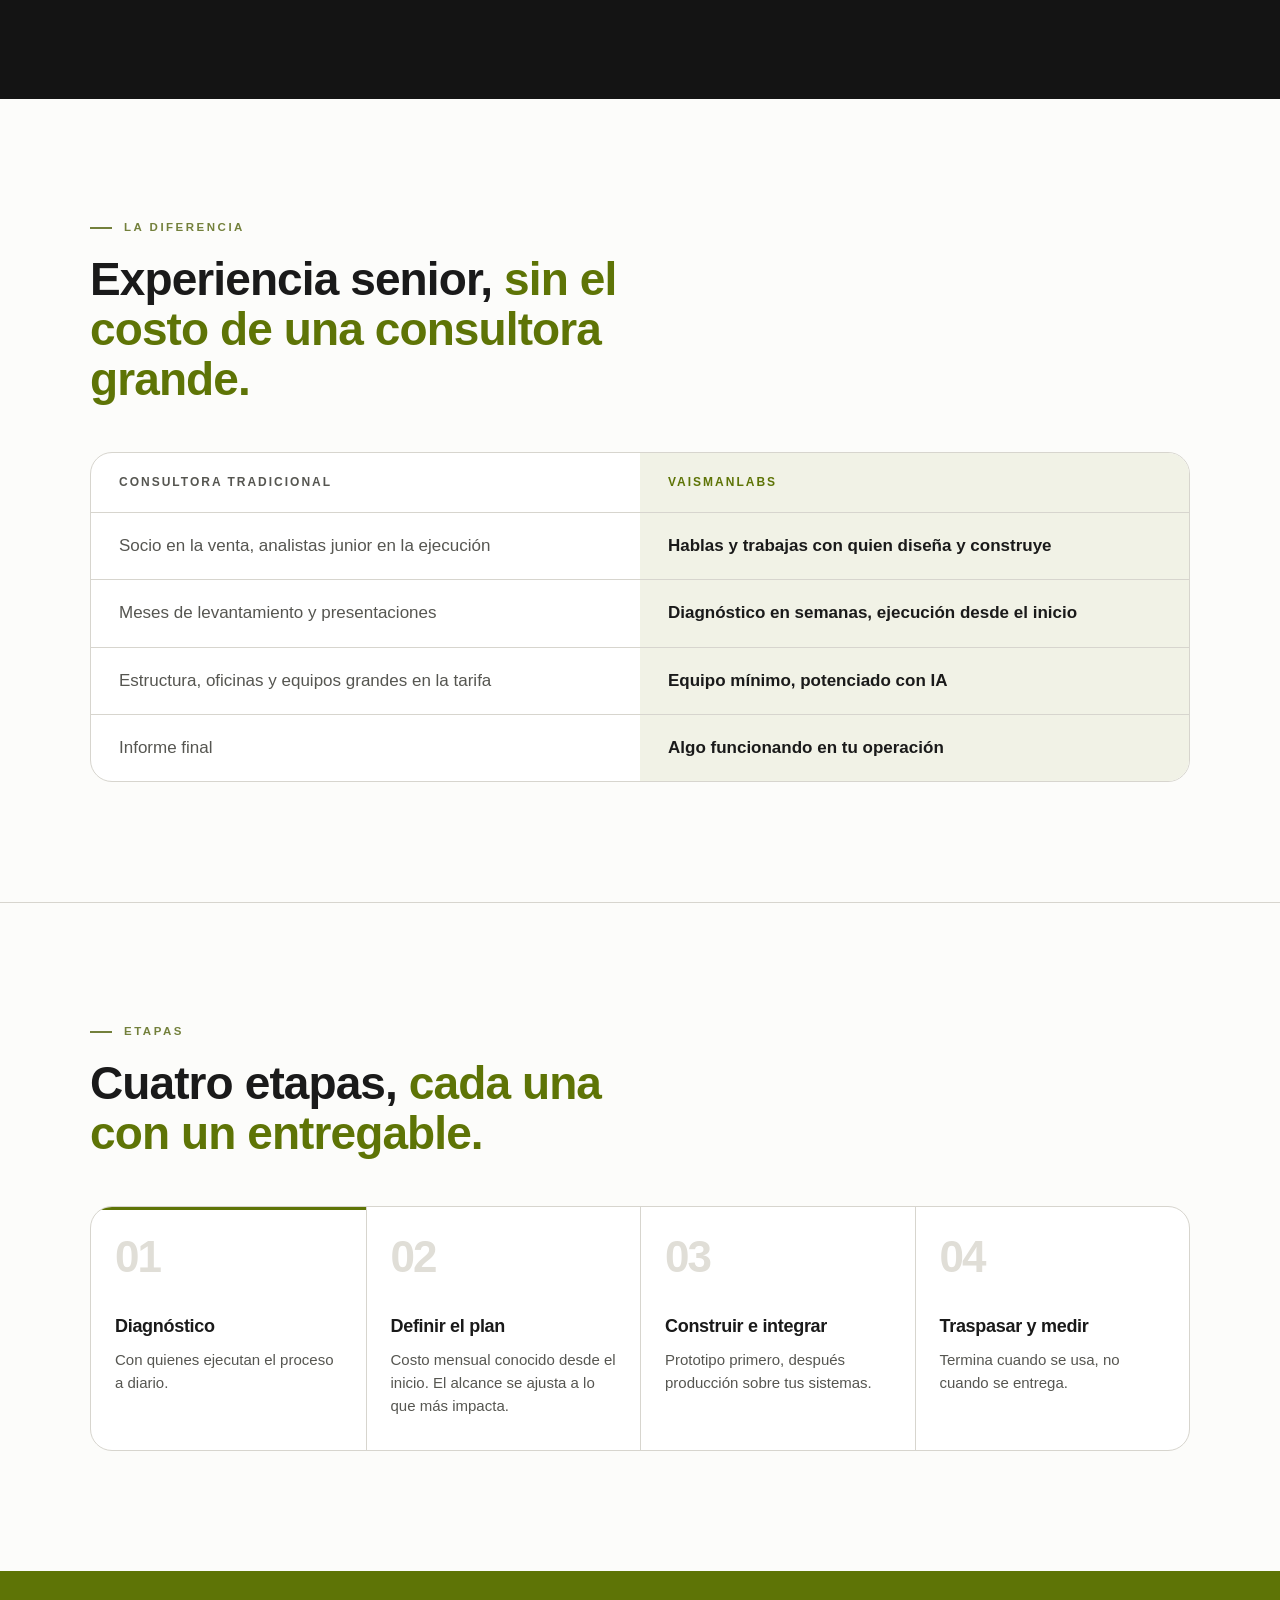
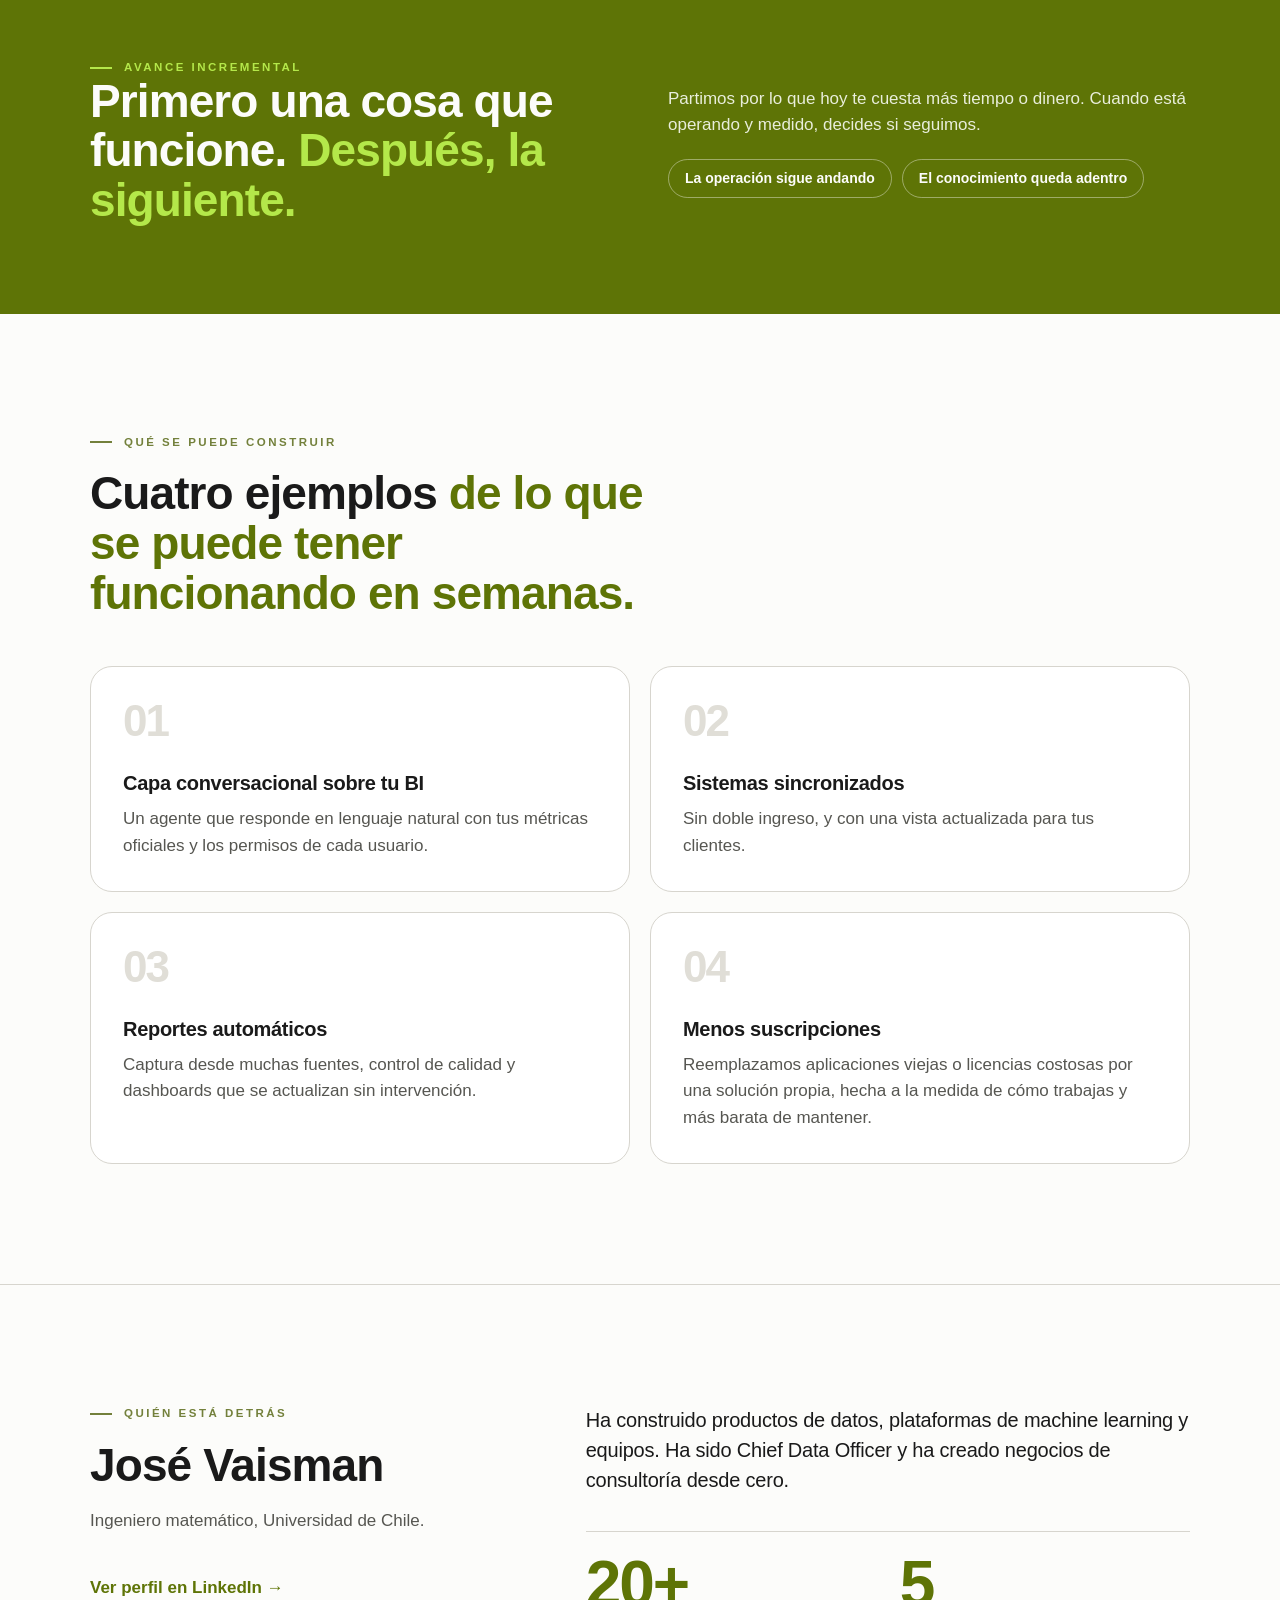
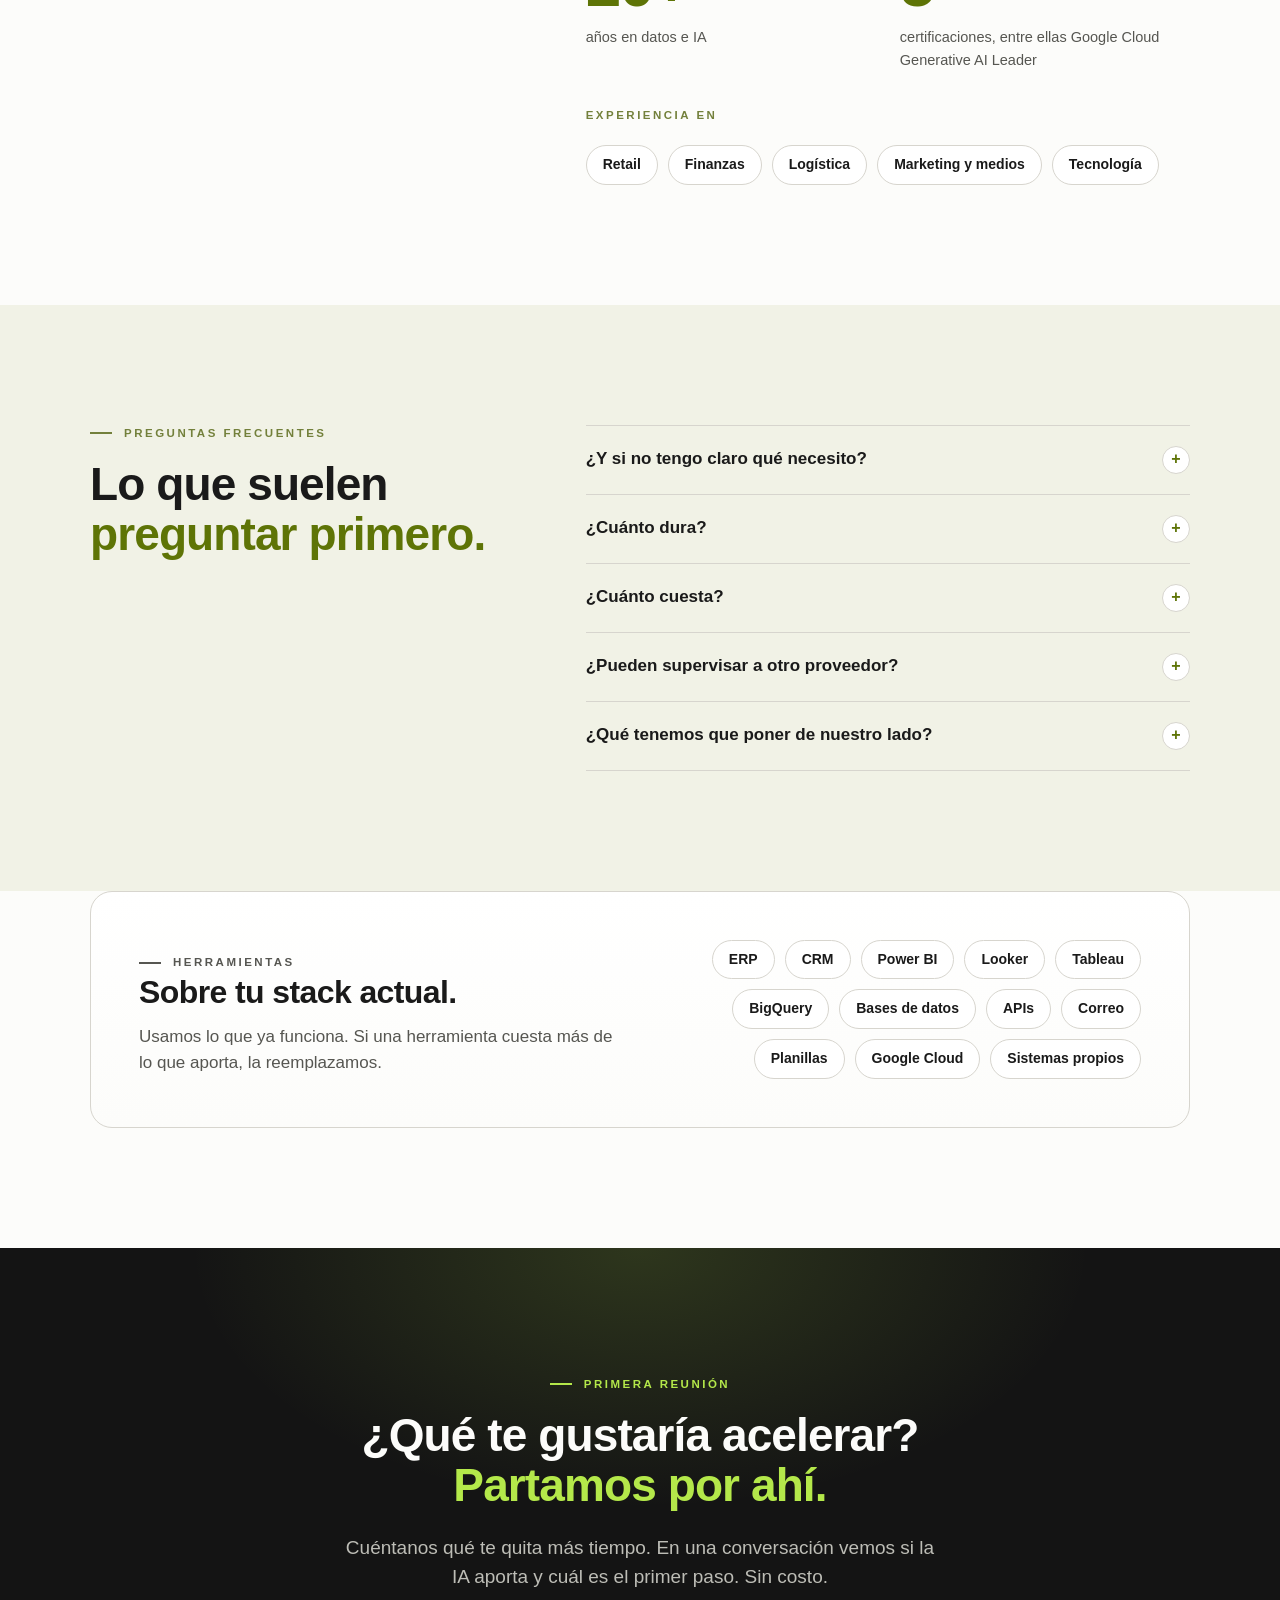
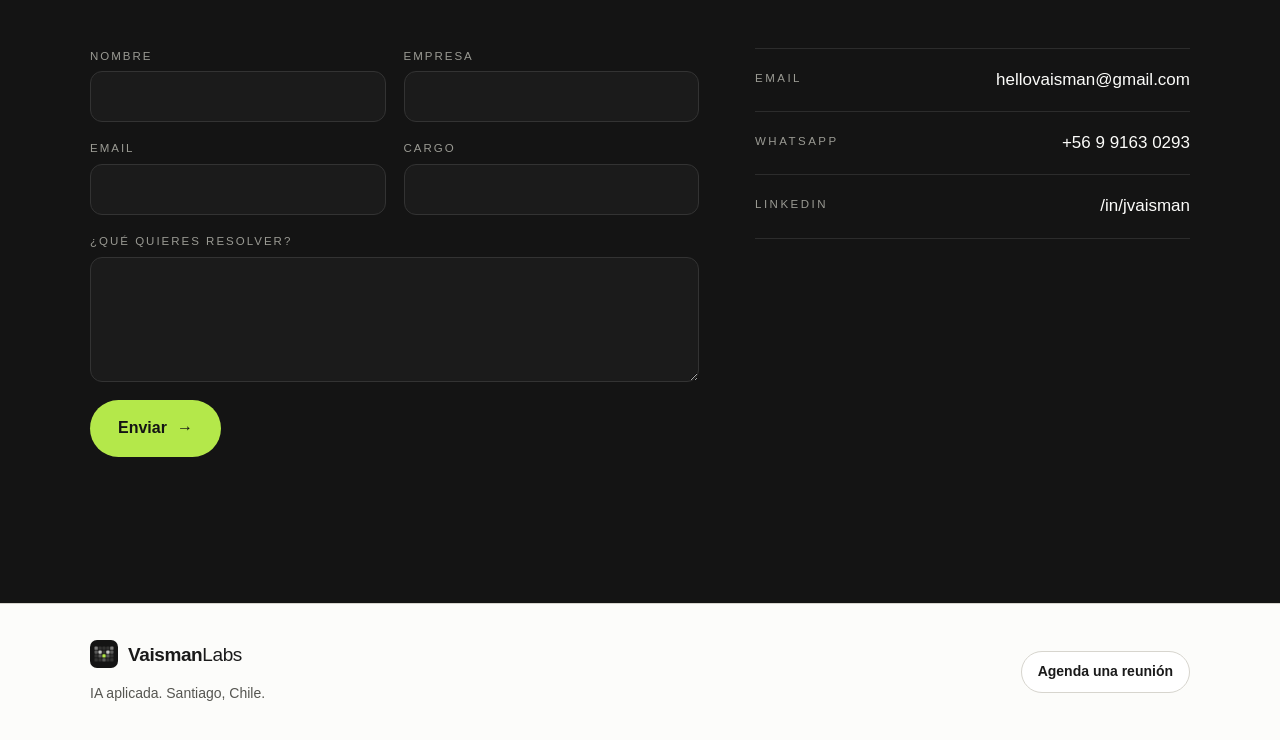
==== commit e17277bc: "Use plural voice in card C and supervision FAQ Co-Authored-By: Claude Opus 5.5 <noreply@anthropic.co" ====
--- a/index.html
+++ b/index.html
@@ -92,7 +92,7 @@
           <article class="card">
             <span class="ghost">C</span>
             <h3>Ya tienes un partner, te falta un responsable</h3>
-            <p>Vas a implementar un proyecto grande con un proveedor externo y no tienes a quién dejar a cargo. Asumo como tu contraparte técnica: defino requerimientos, reviso avances y entregables, cuido plazos y costos, y respondo por la iniciativa ante tu gerencia. El partner sigue implementando. Si aún no lo tienes, te ayudo a encontrar el adecuado.</p>
+            <p>Vas a implementar un proyecto grande con un proveedor externo y no tienes a quién dejar a cargo. Asumimos como tu contraparte técnica: definimos requerimientos, revisamos avances y entregables, cuidamos plazos y costos, y respondemos por la iniciativa ante tu gerencia. El partner sigue implementando. Si aún no lo tienes, te ayudamos a encontrar el adecuado.</p>
           </article>
         </div>
       </div>
@@ -245,8 +245,8 @@
             <p>Menos que una consultora tradicional, sin capas de gerencia ni equipos grandes y con IA en nuestro propio trabajo. Antes de empezar acordamos una tarifa mensual fija. La primera reunión no tiene costo.</p>
           </details>
           <details>
-            <summary>¿Puedes supervisar a otro proveedor?</summary>
-            <p>Sí. Si ya tienes un implementador, actúo como tu contraparte técnica: represento a tu empresa, valido lo que se entrega y me aseguro de que quede funcionando y con dueño. Si todavía no tienes uno, puedo ayudarte a encontrar el partner adecuado.</p>
+            <summary>¿Pueden supervisar a otro proveedor?</summary>
+            <p>Sí. Si ya tienes un implementador, actuamos como tu contraparte técnica: representamos a tu empresa, validamos lo que se entrega y nos aseguramos de que quede funcionando y con dueño. Si todavía no tienes uno, podemos ayudarte a encontrar el partner adecuado.</p>
           </details>
           <details>
             <summary>¿Qué tenemos que poner de nuestro lado?</summary>
